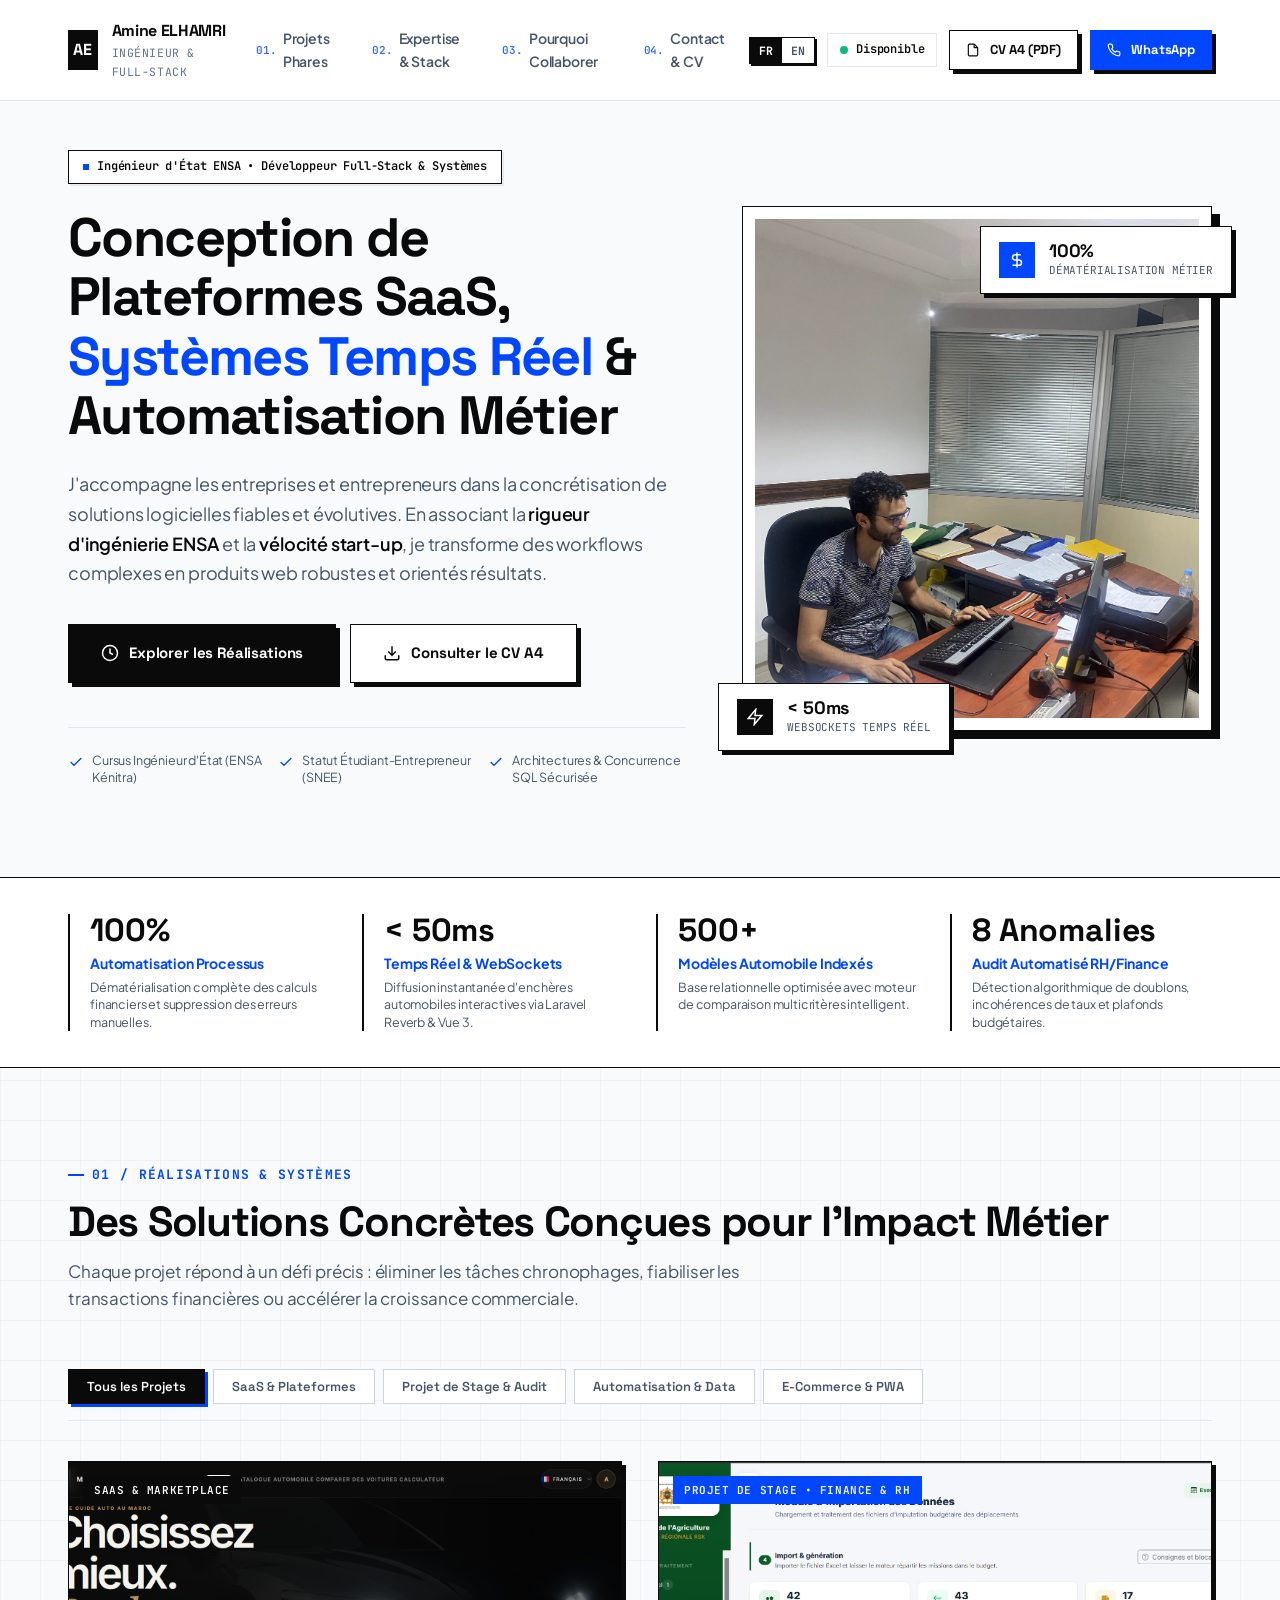
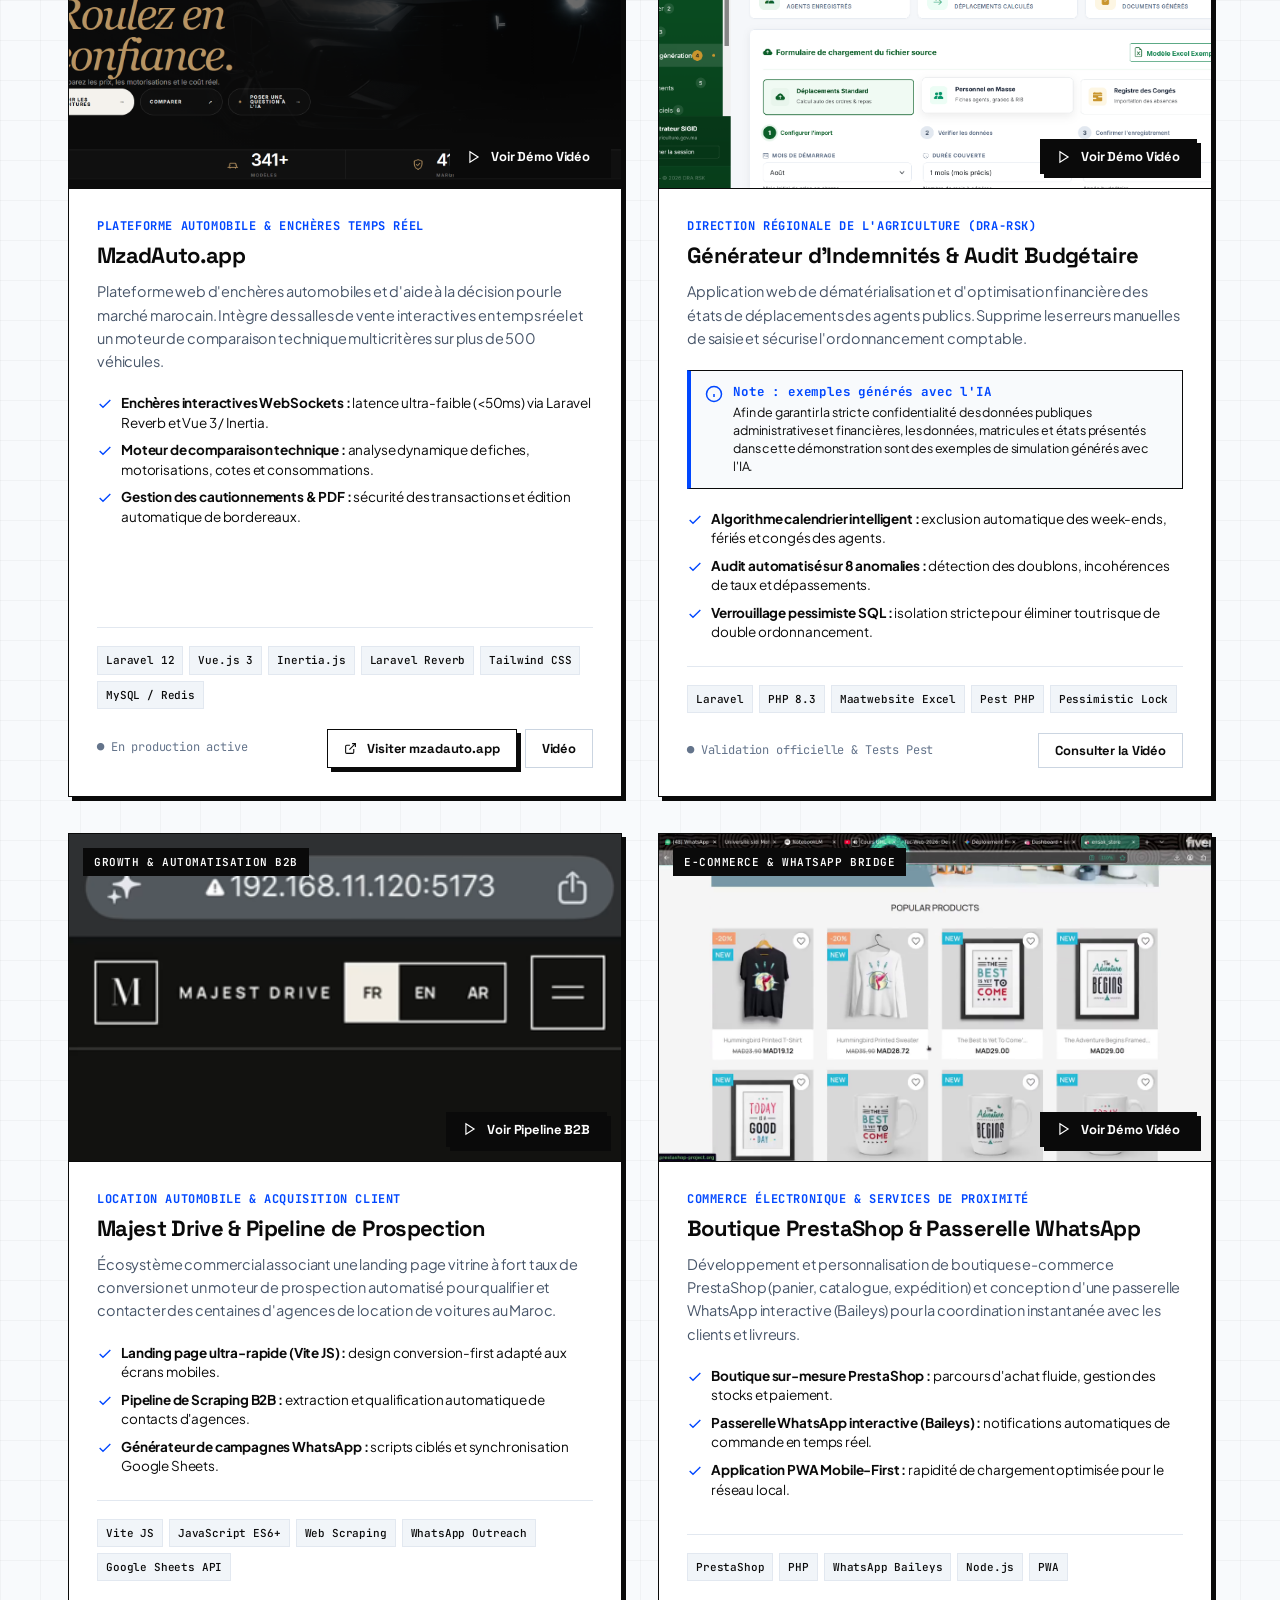
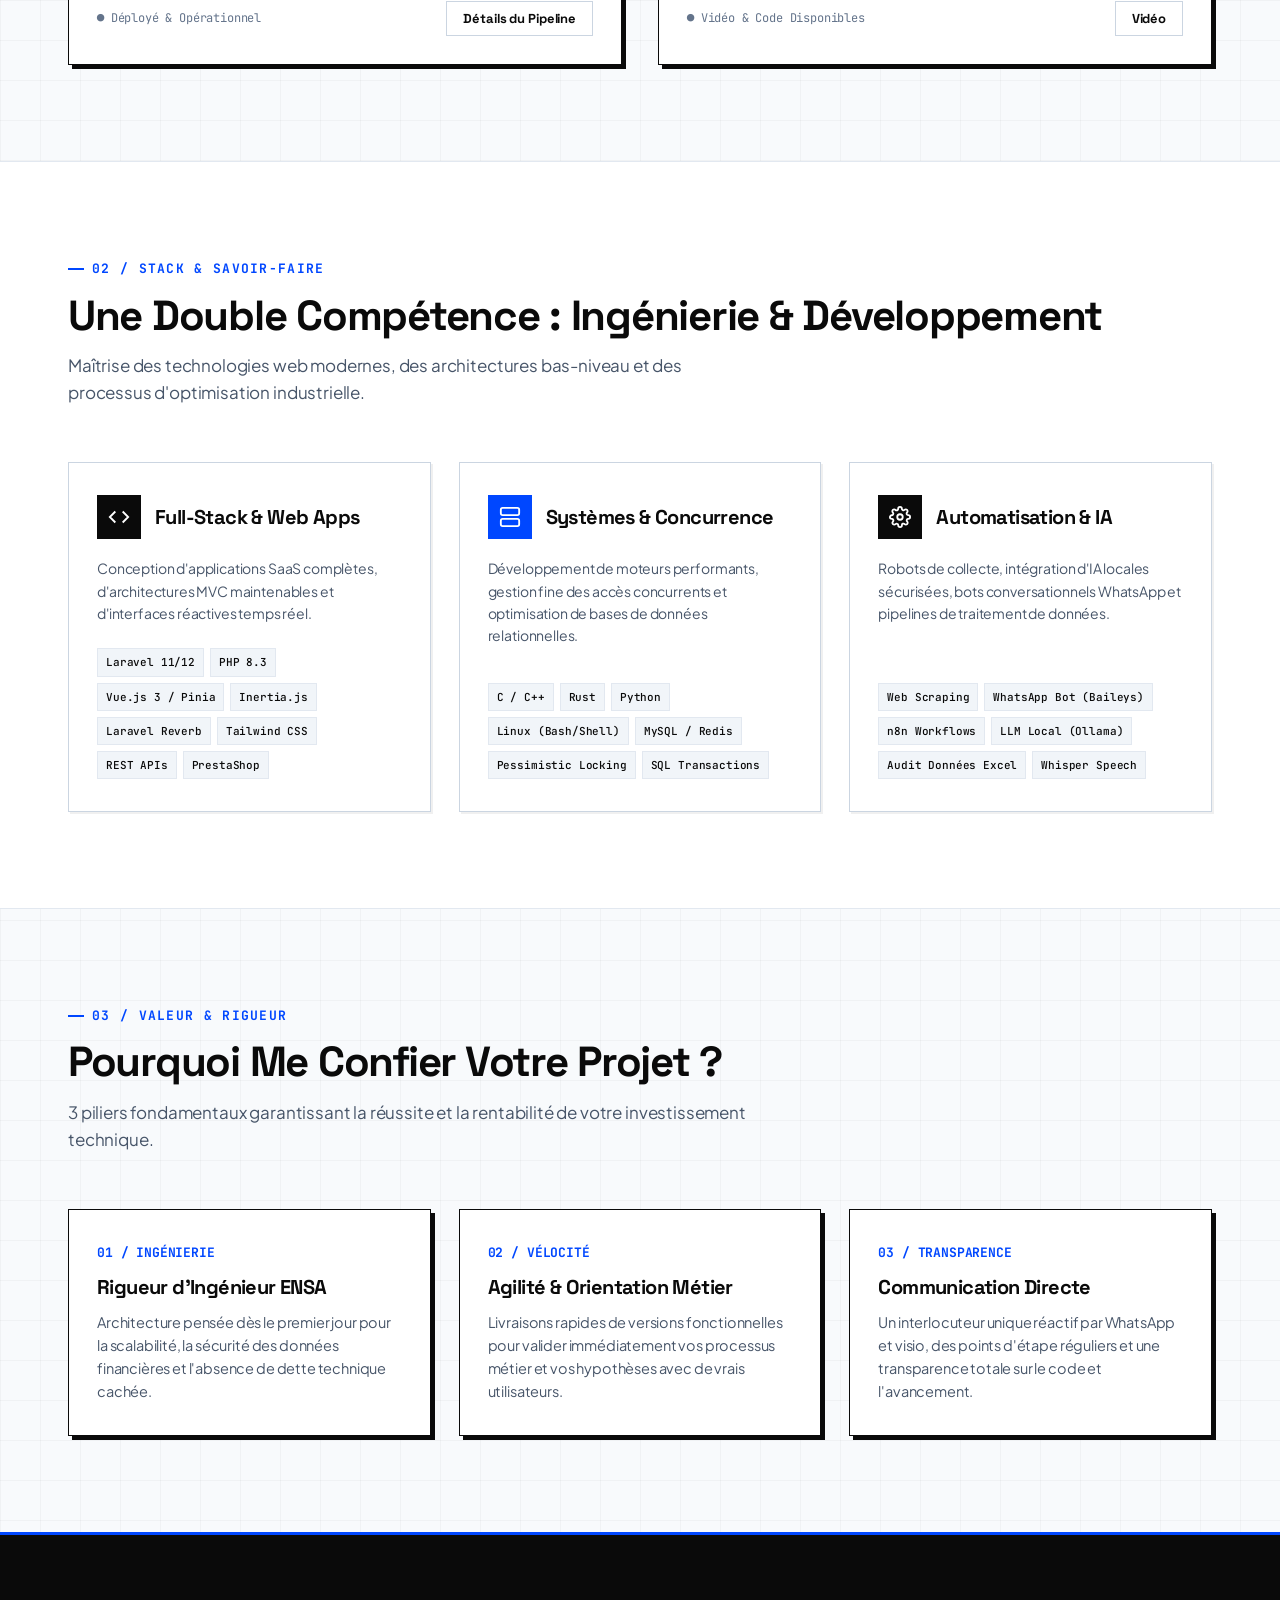
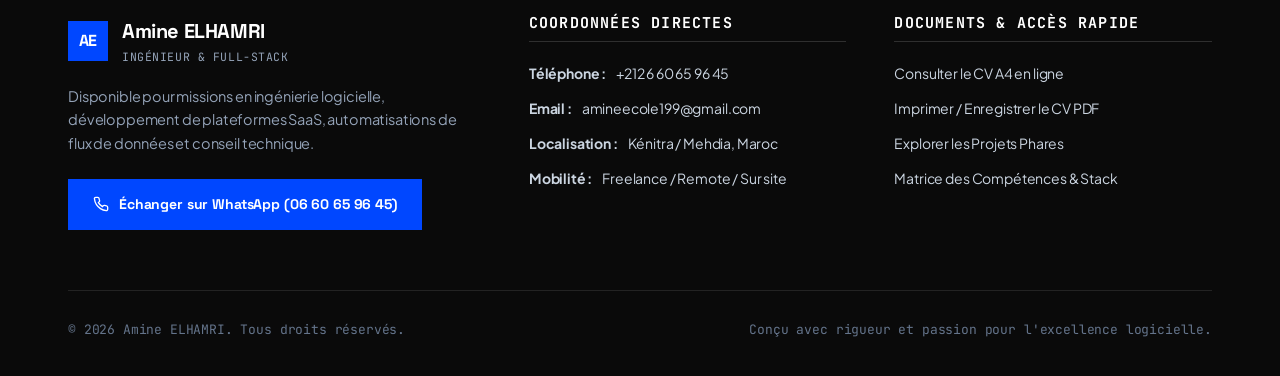
==== index.html @ a4103bb6 "feat: initial commit - Amine ELHAMRI modern light portfolio (90deg duotone, bilingual FR/EN)" ====
<!DOCTYPE html>
<html lang="fr" id="htmlRoot">
<head>
  <meta charset="UTF-8">
  <meta name="viewport" content="width=device-width, initial-scale=1.0">
  <title id="metaTitle">Amine ELHAMRI — Ingénieur d'État & Développeur Full-Stack</title>
  <meta name="description" id="metaDesc" content="Portfolio d'Amine ELHAMRI - Ingénieur en Génie Informatique & Industriel (ENSA). Conception de plateformes SaaS, architectures temps réel, applications web et automatisation de processus métier.">
  
  <!-- Typography -->
  <link rel="preconnect" href="https://fonts.googleapis.com">
  <link rel="preconnect" href="https://fonts.gstatic.com" crossorigin>
  <link href="https://fonts.googleapis.com/css2?family=JetBrains+Mono:wght@400;500;600;700&family=Plus+Jakarta+Sans:wght@300;400;500;600;700;800&family=Space+Grotesk:wght@500;600;700&display=swap" rel="stylesheet">
  
  <link rel="stylesheet" href="style.css?v=20260818">
</head>
<body class="grid-canvas">

  <!-- ==========================================================================
       NAVIGATION BAR (90° ARCHITECTURAL & BILINGUAL)
       ========================================================================== -->
  <header class="navbar" id="navbar">
    <div class="container nav-container">
      
      <!-- Brand Identity -->
      <a href="#" class="brand-logo">
        <div class="logo-symbol">AE</div>
        <div class="brand-info">
          <span class="brand-name">Amine ELHAMRI</span>
          <span class="brand-title" data-i18n="brand_title">Ingénieur & Full-Stack</span>
        </div>
      </a>

      <!-- Navigation Links -->
      <nav>
        <ul class="nav-menu">
          <li>
            <a href="#projets" class="nav-link">
              <span class="nav-num">01.</span> <span data-i18n="nav_projects">Projets Phares</span>
            </a>
          </li>
          <li>
            <a href="#expertise" class="nav-link">
              <span class="nav-num">02.</span> <span data-i18n="nav_skills">Expertise & Stack</span>
            </a>
          </li>
          <li>
            <a href="#valeur" class="nav-link">
              <span class="nav-num">03.</span> <span data-i18n="nav_why">Pourquoi Collaborer</span>
            </a>
          </li>
          <li>
            <a href="#contact" class="nav-link">
              <span class="nav-num">04.</span> <span data-i18n="nav_contact">Contact & CV</span>
            </a>
          </li>
        </ul>
      </nav>

      <!-- Nav Actions -->
      <div class="nav-actions">
        <!-- Language Switcher 90° -->
        <div class="lang-switcher-90" aria-label="Langue / Language Switcher">
          <button id="langFR" class="lang-btn active" title="Version Française">FR</button>
          <button id="langEN" class="lang-btn" title="English Version">EN</button>
        </div>

        <div class="status-indicator">
          <span class="status-dot"></span>
          <span data-i18n="status_avail">Disponible</span>
        </div>
        <a id="navCvLink" href="cv.html" class="btn btn-sm btn-outline">
          <svg width="14" height="14" viewBox="0 0 24 24" fill="none" stroke="currentColor" stroke-width="2"><path d="M14 2H6a2 2 0 0 0-2 2v16a2 2 0 0 0 2 2h12a2 2 0 0 0 2-2V8z"/><polyline points="14 2 14 8 20 8"/></svg>
          <span data-i18n="nav_cv_btn">CV A4 (PDF)</span>
        </a>
        <a href="https://wa.me/212660659645?text=Bonjour%20Amine,%20j'ai%20consulté%20votre%20portfolio%20et%20je%20souhaite%20échanger%20sur%20un%20projet." target="_blank" class="btn btn-sm btn-blue">
          <svg width="14" height="14" viewBox="0 0 24 24" fill="none" stroke="currentColor" stroke-width="2"><path d="M22 16.92v3a2 2 0 0 1-2.18 2 19.79 19.79 0 0 1-8.63-3.07 19.5 19.5 0 0 1-6-6 19.79 19.79 0 0 1-3.07-8.67A2 2 0 0 1 4.11 2h3a2 2 0 0 1 2 1.72 12.84 12.84 0 0 0 .7 2.81 2 2 0 0 1-.45 2.11L8.09 9.91a16 16 0 0 0 6 6l1.27-1.27a2 2 0 0 1 2.11-.45 12.84 12.84 0 0 0 2.81.7A2 2 0 0 1 22 16.92z"/></svg>
          <span>WhatsApp</span>
        </a>
      </div>

    </div>
  </header>

  <!-- ==========================================================================
       HERO SECTION (AIRY, IMPACTFUL, ARCHITECTURAL)
       ========================================================================== -->
  <section class="hero-section">
    <div class="container hero-grid">
      
      <div class="hero-text-col">
        <div class="hero-tag">
          <span class="dot"></span>
          <span data-i18n="hero_tag">Ingénieur d'État ENSA • Développeur Full-Stack & Systèmes</span>
        </div>

        <h1 class="hero-title" data-i18n="hero_title">
          Conception de Plateformes SaaS, <span class="highlight">Systèmes Temps Réel</span> & Automatisation Métier
        </h1>

        <p class="hero-description" data-i18n="hero_desc">
          J'accompagne les entreprises et entrepreneurs dans la concrétisation de solutions logicielles fiables et évolutives. En associant la <strong>rigueur d'ingénierie ENSA</strong> et la <strong>vélocité start-up</strong>, je transforme des workflows complexes en produits web robustes et orientés résultats.
        </p>

        <div class="hero-actions">
          <a href="#projets" class="btn btn-primary btn-lg">
            <svg width="18" height="18" viewBox="0 0 24 24" fill="none" stroke="currentColor" stroke-width="2"><circle cx="12" cy="12" r="10"/><polyline points="12 6 12 12 16 14"/></svg>
            <span data-i18n="hero_btn_projects">Explorer les Réalisations</span>
          </a>
          <a id="heroCvBtn" href="cv.html" class="btn btn-outline btn-lg">
            <svg width="18" height="18" viewBox="0 0 24 24" fill="none" stroke="currentColor" stroke-width="2"><path d="M21 15v4a2 2 0 0 1-2 2H5a2 2 0 0 1-2-2v-4"/><polyline points="7 10 12 15 17 10"/><line x1="12" y1="15" x2="12" y2="3"/></svg>
            <span data-i18n="hero_btn_cv">Consulter le CV A4</span>
          </a>
        </div>

        <div class="hero-credentials">
          <div class="credential-item">
            <svg width="16" height="16" viewBox="0 0 24 24" fill="none" stroke="currentColor" stroke-width="2"><polyline points="20 6 9 17 4 12"/></svg>
            <span data-i18n="cred_ensa">Cursus Ingénieur d'État (ENSA Kénitra)</span>
          </div>
          <div class="credential-item">
            <svg width="16" height="16" viewBox="0 0 24 24" fill="none" stroke="currentColor" stroke-width="2"><polyline points="20 6 9 17 4 12"/></svg>
            <span data-i18n="cred_snee">Statut Étudiant-Entrepreneur (SNEE)</span>
          </div>
          <div class="credential-item">
            <svg width="16" height="16" viewBox="0 0 24 24" fill="none" stroke="currentColor" stroke-width="2"><polyline points="20 6 9 17 4 12"/></svg>
            <span data-i18n="cred_sql">Architectures & Concurrence SQL Sécurisée</span>
          </div>
        </div>
      </div>

      <!-- Hero Visual / Sharp 90° Frame -->
      <div class="hero-visual">
        <div class="hero-portrait-card">
          
          <div class="portrait-frame-90">
            <div class="portrait-img-box">
              <img src="assets/img/photo_pro_web.webp" alt="Amine ELHAMRI" onerror="this.src='assets/img/photo_pro.png'">
            </div>
          </div>

          <!-- Floating Sharp Stat Badges -->
          <div class="hero-stat-badge badge-pos-1">
            <div class="stat-icon-square">
              <svg width="18" height="18" viewBox="0 0 24 24" fill="none" stroke="currentColor" stroke-width="2"><polygon points="13 2 3 14 12 14 11 22 21 10 12 10 13 2"/></svg>
            </div>
            <div>
              <div class="stat-val">&lt; 50ms</div>
              <div class="stat-lbl" data-i18n="stat_ws_lbl">WebSockets Temps Réel</div>
            </div>
          </div>

          <div class="hero-stat-badge badge-pos-2">
            <div class="stat-icon-square" style="background: var(--c-blue);">
              <svg width="18" height="18" viewBox="0 0 24 24" fill="none" stroke="currentColor" stroke-width="2"><path d="M12 2v20M17 5H9.5a3.5 3.5 0 0 0 0 7h5a3.5 3.5 0 0 1 0 7H6"/></svg>
            </div>
            <div>
              <div class="stat-val">100%</div>
              <div class="stat-lbl" data-i18n="stat_demat_lbl">Dématérialisation Métier</div>
            </div>
          </div>

        </div>
      </div>

    </div>
  </section>

  <!-- ==========================================================================
       METRICS & IMPACT STRIP
       ========================================================================== -->
  <section class="metrics-strip">
    <div class="container">
      <div class="metrics-row">
        
        <div class="metric-block">
          <div class="metric-figure">100%</div>
          <div class="metric-name" data-i18n="metric_1_title">Automatisation Processus</div>
          <div class="metric-explanation" data-i18n="metric_1_desc">Dématérialisation complète des calculs financiers et suppression des erreurs manuelles.</div>
        </div>

        <div class="metric-block">
          <div class="metric-figure">&lt; 50ms</div>
          <div class="metric-name" data-i18n="metric_2_title">Temps Réel & WebSockets</div>
          <div class="metric-explanation" data-i18n="metric_2_desc">Diffusion instantanée d'enchères automobiles interactives via Laravel Reverb & Vue 3.</div>
        </div>

        <div class="metric-block">
          <div class="metric-figure">500+</div>
          <div class="metric-name" data-i18n="metric_3_title">Modèles Automobile Indexés</div>
          <div class="metric-explanation" data-i18n="metric_3_desc">Base relationnelle optimisée avec moteur de comparaison multicritères intelligent.</div>
        </div>

        <div class="metric-block">
          <div class="metric-figure">8 Anomalies</div>
          <div class="metric-name" data-i18n="metric_4_title">Audit Automatisé RH/Finance</div>
          <div class="metric-explanation" data-i18n="metric_4_desc">Détection algorithmique de doublons, incohérences de taux et plafonds budgétaires.</div>
        </div>

      </div>
    </div>
  </section>

  <!-- ==========================================================================
       PROJECTS SHOWCASE SECTION (01)
       ========================================================================== -->
  <section id="projets" class="section">
    <div class="container">
      
      <div class="section-header">
        <span class="section-number" data-i18n="sec_proj_num">01 / Réalisations & Systèmes</span>
        <h2 class="section-title" data-i18n="sec_proj_title">Des Solutions Concrètes Conçues pour l'Impact Métier</h2>
        <p class="section-subtitle" data-i18n="sec_proj_sub">
          Chaque projet répond à un défi précis : éliminer les tâches chronophages, fiabiliser les transactions financières ou accélérer la croissance commerciale.
        </p>
      </div>

      <!-- Filter Controls -->
      <div class="filter-bar">
        <button class="filter-btn active" data-filter="all" data-i18n="filter_all">Tous les Projets</button>
        <button class="filter-btn" data-filter="saas" data-i18n="filter_saas">SaaS & Plateformes</button>
        <button class="filter-btn" data-filter="stage" data-i18n="filter_stage">Projet de Stage & Audit</button>
        <button class="filter-btn" data-filter="automation" data-i18n="filter_auto">Automatisation & Data</button>
        <button class="filter-btn" data-filter="ecommerce" data-i18n="filter_ecom">E-Commerce & PWA</button>
      </div>

      <!-- Projects Grid -->
      <div class="projects-grid">
        
        <!-- PROJET 1 : MzadAuto.app (LIVE ONLINE) -->
        <article class="project-card-90" data-category="saas">
          <div class="project-media-wrap">
            <img src="assets/img/mzadauto.png" alt="MzadAuto.app" onerror="this.src='assets/img/photo_pro_web.webp'">
            <div class="project-category-chip" data-i18n="p1_chip">SaaS & Marketplace</div>
            <div class="project-demo-btn-overlay">
              <button class="btn btn-sm btn-primary" data-demo="mzadauto" data-title="MzadAuto.app — Enchères en Direct & Comparateur">
                <svg width="14" height="14" viewBox="0 0 24 24" fill="none" stroke="currentColor" stroke-width="2"><polygon points="5 3 19 12 5 21 5 3"/></svg>
                <span data-i18n="btn_view_video">Voir Démo Vidéo</span>
              </button>
            </div>
          </div>

          <div class="project-content-body">
            <div class="project-context-label" data-i18n="p1_label">Plateforme Automobile & Enchères Temps Réel</div>
            <h3 class="project-card-title">MzadAuto.app</h3>
            <p class="project-card-desc" data-i18n="p1_desc">
              Plateforme web d'enchères automobiles et d'aide à la décision pour le marché marocain. Intègre des salles de vente interactives en temps réel et un moteur de comparaison technique multicritères sur plus de 500 véhicules.
            </p>

            <ul class="project-feature-list">
              <li class="project-feature-item">
                <svg width="16" height="16" viewBox="0 0 24 24" fill="none" stroke="currentColor" stroke-width="2"><polyline points="20 6 9 17 4 12"/></svg>
                <span data-i18n="p1_f1"><strong>Enchères interactives WebSockets :</strong> latence ultra-faible (&lt;50ms) via Laravel Reverb et Vue 3 / Inertia.</span>
              </li>
              <li class="project-feature-item">
                <svg width="16" height="16" viewBox="0 0 24 24" fill="none" stroke="currentColor" stroke-width="2"><polyline points="20 6 9 17 4 12"/></svg>
                <span data-i18n="p1_f2"><strong>Moteur de comparaison technique :</strong> analyse dynamique de fiches, motorisations, cotes et consommations.</span>
              </li>
              <li class="project-feature-item">
                <svg width="16" height="16" viewBox="0 0 24 24" fill="none" stroke="currentColor" stroke-width="2"><polyline points="20 6 9 17 4 12"/></svg>
                <span data-i18n="p1_f3"><strong>Gestion des cautionnements & PDF :</strong> sécurité des transactions et édition automatique de bordereaux.</span>
              </li>
            </ul>

            <div class="project-stack-chips">
              <span class="tech-tag-90">Laravel 12</span>
              <span class="tech-tag-90">Vue.js 3</span>
              <span class="tech-tag-90">Inertia.js</span>
              <span class="tech-tag-90">Laravel Reverb</span>
              <span class="tech-tag-90">Tailwind CSS</span>
              <span class="tech-tag-90">MySQL / Redis</span>
            </div>

            <div class="project-card-footer">
              <span class="project-status-text" data-i18n="p1_status">● En production active</span>
              <div style="display: flex; gap: 8px;">
                <a href="https://mzadauto.app" target="_blank" rel="noopener" class="btn btn-sm btn-outline" title="Accéder au site officiel">
                  <svg width="13" height="13" viewBox="0 0 24 24" fill="none" stroke="currentColor" stroke-width="2"><path d="M18 13v6a2 2 0 0 1-2 2H5a2 2 0 0 1-2-2V8a2 2 0 0 1 2-2h6"/><polyline points="15 3 21 3 21 9"/><line x1="10" y1="14" x2="21" y2="3"/></svg>
                  <span data-i18n="btn_live_site">Visiter mzadauto.app</span>
                </a>
                <button class="btn btn-sm btn-ghost" data-demo="mzadauto" data-title="MzadAuto.app — Démonstration Vidéo">
                  <span data-i18n="btn_launch_vid">Vidéo</span>
                </button>
              </div>
            </div>
          </div>
        </article>

        <!-- PROJET 2 : DRA RSK (PROJET DE STAGE) -->
        <article class="project-card-90" data-category="stage saas automation">
          <div class="project-media-wrap">
            <img src="assets/img/dashboard_sigid.png" alt="DRA RSK Indemnités" onerror="this.src='assets/img/screen_002.png'">
            <div class="project-category-chip" style="background: var(--c-blue); border-color: var(--c-blue);" data-i18n="p2_chip">Projet de Stage • Finance & RH</div>
            <div class="project-demo-btn-overlay">
              <button class="btn btn-sm btn-primary" data-demo="dra-video" data-title="DRA-RSK — Dématérialisation Budgétaire & Audit">
                <svg width="14" height="14" viewBox="0 0 24 24" fill="none" stroke="currentColor" stroke-width="2"><polygon points="5 3 19 12 5 21 5 3"/></svg>
                <span data-i18n="btn_view_video">Voir Démo Vidéo</span>
              </button>
            </div>
          </div>

          <div class="project-content-body">
            <div class="project-context-label" data-i18n="p2_label">Direction Régionale de l'Agriculture (DRA-RSK)</div>
            <h3 class="project-card-title" data-i18n="p2_title">Générateur d'Indemnités & Audit Budgétaire</h3>
            <p class="project-card-desc" data-i18n="p2_desc">
              Application web de dématérialisation et d'optimisation financière des états de déplacements des agents publics. Supprime les erreurs manuelles de saisie et sécurise l'ordonnancement comptable.
            </p>

            <!-- MANDATORY STAGE NOTE AS REQUESTED BY USER -->
            <div class="stage-note-box">
              <svg class="stage-note-icon" width="18" height="18" viewBox="0 0 24 24" fill="none" stroke="currentColor" stroke-width="2"><circle cx="12" cy="12" r="10"/><line x1="12" y1="16" x2="12" y2="12"/><line x1="12" y1="8" x2="12.01" y2="8"/></svg>
              <div class="stage-note-text">
                <strong data-i18n="stage_note_title">Note : exemples générés avec l'IA</strong>
                <span data-i18n="stage_note_body">Afin de garantir la stricte confidentialité des données publiques administratives et financières, les données, matricules et états présentés dans cette démonstration sont des exemples de simulation générés avec l'IA.</span>
              </div>
            </div>

            <ul class="project-feature-list">
              <li class="project-feature-item">
                <svg width="16" height="16" viewBox="0 0 24 24" fill="none" stroke="currentColor" stroke-width="2"><polyline points="20 6 9 17 4 12"/></svg>
                <span data-i18n="p2_f1"><strong>Algorithme calendrier intelligent :</strong> exclusion automatique des week-ends, fériés et congés des agents.</span>
              </li>
              <li class="project-feature-item">
                <svg width="16" height="16" viewBox="0 0 24 24" fill="none" stroke="currentColor" stroke-width="2"><polyline points="20 6 9 17 4 12"/></svg>
                <span data-i18n="p2_f2"><strong>Audit automatisé sur 8 anomalies :</strong> détection des doublons, incohérences de taux et dépassements.</span>
              </li>
              <li class="project-feature-item">
                <svg width="16" height="16" viewBox="0 0 24 24" fill="none" stroke="currentColor" stroke-width="2"><polyline points="20 6 9 17 4 12"/></svg>
                <span data-i18n="p2_f3"><strong>Verrouillage pessimiste SQL :</strong> isolation stricte pour éliminer tout risque de double ordonnancement.</span>
              </li>
            </ul>

            <div class="project-stack-chips">
              <span class="tech-tag-90">Laravel</span>
              <span class="tech-tag-90">PHP 8.3</span>
              <span class="tech-tag-90">Maatwebsite Excel</span>
              <span class="tech-tag-90">Pest PHP</span>
              <span class="tech-tag-90">Pessimistic Lock</span>
            </div>

            <div class="project-card-footer">
              <span class="project-status-text" data-i18n="p2_status">● Validation officielle & Tests Pest</span>
              <button class="btn btn-sm btn-ghost" data-demo="dra-video" data-title="DRA-RSK — Démonstration des États Officiels">
                <span data-i18n="btn_consult_vid">Consulter la Vidéo</span>
              </button>
            </div>
          </div>
        </article>

        <!-- PROJET 3 : Majest Drive (LOCATION DE VOITURES - ASSET: location.png) -->
        <article class="project-card-90" data-category="automation saas">
          <div class="project-media-wrap">
            <img src="assets/img/location.png" alt="Majest Drive Location" onerror="this.src='assets/img/photo_pro_web.webp'">
            <div class="project-category-chip" data-i18n="p3_chip">Growth & Automatisation B2B</div>
            <div class="project-demo-btn-overlay">
              <button class="btn btn-sm btn-primary" data-demo="majest-details" data-title="Majest Drive — Architecture & Pipeline B2B">
                <svg width="14" height="14" viewBox="0 0 24 24" fill="none" stroke="currentColor" stroke-width="2"><polygon points="5 3 19 12 5 21 5 3"/></svg>
                <span data-i18n="btn_view_pipeline">Voir Pipeline B2B</span>
              </button>
            </div>
          </div>

          <div class="project-content-body">
            <div class="project-context-label" data-i18n="p3_label">Location Automobile & Acquisition Client</div>
            <h3 class="project-card-title" data-i18n="p3_title">Majest Drive & Pipeline de Prospection</h3>
            <p class="project-card-desc" data-i18n="p3_desc">
              Écosystème commercial associant une landing page vitrine à fort taux de conversion et un moteur de prospection automatisé pour qualifier et contacter des centaines d'agences de location de voitures au Maroc.
            </p>

            <ul class="project-feature-list">
              <li class="project-feature-item">
                <svg width="16" height="16" viewBox="0 0 24 24" fill="none" stroke="currentColor" stroke-width="2"><polyline points="20 6 9 17 4 12"/></svg>
                <span data-i18n="p3_f1"><strong>Landing page ultra-rapide (Vite JS) :</strong> design conversion-first adapté aux écrans mobiles.</span>
              </li>
              <li class="project-feature-item">
                <svg width="16" height="16" viewBox="0 0 24 24" fill="none" stroke="currentColor" stroke-width="2"><polyline points="20 6 9 17 4 12"/></svg>
                <span data-i18n="p3_f2"><strong>Pipeline de Scraping B2B :</strong> extraction et qualification automatique de contacts d'agences.</span>
              </li>
              <li class="project-feature-item">
                <svg width="16" height="16" viewBox="0 0 24 24" fill="none" stroke="currentColor" stroke-width="2"><polyline points="20 6 9 17 4 12"/></svg>
                <span data-i18n="p3_f3"><strong>Générateur de campagnes WhatsApp :</strong> scripts ciblés et synchronisation Google Sheets.</span>
              </li>
            </ul>

            <div class="project-stack-chips">
              <span class="tech-tag-90">Vite JS</span>
              <span class="tech-tag-90">JavaScript ES6+</span>
              <span class="tech-tag-90">Web Scraping</span>
              <span class="tech-tag-90">WhatsApp Outreach</span>
              <span class="tech-tag-90">Google Sheets API</span>
            </div>

            <div class="project-card-footer">
              <span class="project-status-text" data-i18n="p3_status">● Déployé & Opérationnel</span>
              <button class="btn btn-sm btn-ghost" data-demo="majest-details" data-title="Majest Drive — Détails du Pipeline">
                <span data-i18n="btn_pipeline_details">Détails du Pipeline</span>
              </button>
            </div>
          </div>
        </article>

        <!-- PROJET 4 : Boutique PrestaShop & 3andiBricole -->
        <article class="project-card-90" data-category="ecommerce automation">
          <div class="project-media-wrap">
            <img src="assets/img/presta_002.png" alt="PrestaShop Store" onerror="this.src='assets/img/photo_pro_web.webp'">
            <div class="project-category-chip" data-i18n="p4_chip">E-Commerce & WhatsApp Bridge</div>
            <div class="project-demo-btn-overlay">
              <button class="btn btn-sm btn-primary" data-demo="prestashop-video" data-title="Boutique PrestaShop & Parcours d'Achat">
                <svg width="14" height="14" viewBox="0 0 24 24" fill="none" stroke="currentColor" stroke-width="2"><polygon points="5 3 19 12 5 21 5 3"/></svg>
                <span data-i18n="btn_view_video">Voir Démo Vidéo</span>
              </button>
            </div>
          </div>

          <div class="project-content-body">
            <div class="project-context-label" data-i18n="p4_label">Commerce Électronique & Services de Proximité</div>
            <h3 class="project-card-title" data-i18n="p4_title">Boutique PrestaShop & Passerelle WhatsApp</h3>
            <p class="project-card-desc" data-i18n="p4_desc">
              Développement et personnalisation de boutiques e-commerce PrestaShop (panier, catalogue, expédition) et conception d'une passerelle WhatsApp interactive (Baileys) pour la coordination instantanée avec les clients et livreurs.
            </p>

            <ul class="project-feature-list">
              <li class="project-feature-item">
                <svg width="16" height="16" viewBox="0 0 24 24" fill="none" stroke="currentColor" stroke-width="2"><polyline points="20 6 9 17 4 12"/></svg>
                <span data-i18n="p4_f1"><strong>Boutique sur-mesure PrestaShop :</strong> parcours d'achat fluide, gestion des stocks et paiement.</span>
              </li>
              <li class="project-feature-item">
                <svg width="16" height="16" viewBox="0 0 24 24" fill="none" stroke="currentColor" stroke-width="2"><polyline points="20 6 9 17 4 12"/></svg>
                <span data-i18n="p4_f2"><strong>Passerelle WhatsApp interactive (Baileys) :</strong> notifications automatiques de commande en temps réel.</span>
              </li>
              <li class="project-feature-item">
                <svg width="16" height="16" viewBox="0 0 24 24" fill="none" stroke="currentColor" stroke-width="2"><polyline points="20 6 9 17 4 12"/></svg>
                <span data-i18n="p4_f3"><strong>Application PWA Mobile-First :</strong> rapidité de chargement optimisée pour le réseau local.</span>
              </li>
            </ul>

            <div class="project-stack-chips">
              <span class="tech-tag-90">PrestaShop</span>
              <span class="tech-tag-90">PHP</span>
              <span class="tech-tag-90">WhatsApp Baileys</span>
              <span class="tech-tag-90">Node.js</span>
              <span class="tech-tag-90">PWA</span>
            </div>

            <div class="project-card-footer">
              <span class="project-status-text" data-i18n="p4_status">● Vidéo & Code Disponibles</span>
              <button class="btn btn-sm btn-ghost" data-demo="prestashop-video" data-title="Boutique PrestaShop">
                <span data-i18n="btn_launch_vid">Lancer la Vidéo</span>
              </button>
            </div>
          </div>
        </article>

      </div>

    </div>
  </section>

  <!-- ==========================================================================
       EXPERTISE & TECH MATRIX SECTION (02)
       ========================================================================== -->
  <section id="expertise" class="section section-alt">
    <div class="container">
      
      <div class="section-header">
        <span class="section-number" data-i18n="sec_skill_num">02 / Stack & Savoir-Faire</span>
        <h2 class="section-title" data-i18n="sec_skill_title">Une Double Compétence : Ingénierie & Développement</h2>
        <p class="section-subtitle" data-i18n="sec_skill_sub">
          Maîtrise des technologies web modernes, des architectures bas-niveau et des processus d'optimisation industrielle.
        </p>
      </div>

      <div class="skills-grid-3">
        
        <!-- Pôle 1 : Full-Stack Web -->
        <div class="skill-card-90">
          <div class="skill-header">
            <div class="skill-icon-box">
              <svg width="22" height="22" viewBox="0 0 24 24" fill="none" stroke="currentColor" stroke-width="2"><polyline points="16 18 22 12 16 6"/><polyline points="8 6 2 12 8 18"/></svg>
            </div>
            <h3 class="skill-title" data-i18n="skill_1_title">Full-Stack & Web Apps</h3>
          </div>
          <p class="skill-description" data-i18n="skill_1_desc">
            Conception d'applications SaaS complètes, d'architectures MVC maintenables et d'interfaces réactives temps réel.
          </p>
          <div class="skill-tags-group">
            <span class="tech-tag-90">Laravel 11/12</span>
            <span class="tech-tag-90">PHP 8.3</span>
            <span class="tech-tag-90">Vue.js 3 / Pinia</span>
            <span class="tech-tag-90">Inertia.js</span>
            <span class="tech-tag-90">Laravel Reverb</span>
            <span class="tech-tag-90">Tailwind CSS</span>
            <span class="tech-tag-90">REST APIs</span>
            <span class="tech-tag-90">PrestaShop</span>
          </div>
        </div>

        <!-- Pôle 2 : Systèmes & Concurrence -->
        <div class="skill-card-90">
          <div class="skill-header">
            <div class="skill-icon-box" style="background: var(--c-blue);">
              <svg width="22" height="22" viewBox="0 0 24 24" fill="none" stroke="currentColor" stroke-width="2"><rect x="2" y="2" width="20" height="8" rx="2" ry="2"/><rect x="2" y="14" width="20" height="8" rx="2" ry="2"/><line x1="6" y1="6" x2="6.01" y2="6"/><line x1="6" y1="18" x2="6.01" y2="18"/></svg>
            </div>
            <h3 class="skill-title" data-i18n="skill_2_title">Systèmes & Concurrence</h3>
          </div>
          <p class="skill-description" data-i18n="skill_2_desc">
            Développement de moteurs performants, gestion fine des accès concurrents et optimisation de bases de données relationnelles.
          </p>
          <div class="skill-tags-group">
            <span class="tech-tag-90">C / C++</span>
            <span class="tech-tag-90">Rust</span>
            <span class="tech-tag-90">Python</span>
            <span class="tech-tag-90">Linux (Bash/Shell)</span>
            <span class="tech-tag-90">MySQL / Redis</span>
            <span class="tech-tag-90">Pessimistic Locking</span>
            <span class="tech-tag-90">SQL Transactions</span>
          </div>
        </div>

        <!-- Pôle 3 : Automatisation & IA -->
        <div class="skill-card-90">
          <div class="skill-header">
            <div class="skill-icon-box">
              <svg width="22" height="22" viewBox="0 0 24 24" fill="none" stroke="currentColor" stroke-width="2"><circle cx="12" cy="12" r="3"/><path d="M19.4 15a1.65 1.65 0 0 0 .33 1.82l.06.06a2 2 0 0 1 0 2.83 2 2 0 0 1-2.83 0l-.06-.06a1.65 1.65 0 0 0-1.82-.33 1.65 1.65 0 0 0-1 1.51V21a2 2 0 0 1-2 2 2 2 0 0 1-2-2v-.09A1.65 1.65 0 0 0 9 19.4a1.65 1.65 0 0 0-1.82.33l-.06.06a2 2 0 0 1-2.83 0 2 2 0 0 1 0-2.83l.06-.06a1.65 1.65 0 0 0 .33-1.82 1.65 1.65 0 0 0-1.51-1H3a2 2 0 0 1-2-2 2 2 0 0 1 2-2h.09A1.65 1.65 0 0 0 4.6 9a1.65 1.65 0 0 0-.33-1.82l-.06-.06a2 2 0 0 1 0-2.83 2 2 0 0 1 2.83 0l.06.06a1.65 1.65 0 0 0 1.82.33H9a1.65 1.65 0 0 0 1-1.51V3a2 2 0 0 1 2-2 2 2 0 0 1 2 2v.09a1.65 1.65 0 0 0 1 1.51 1.65 1.65 0 0 0 1.82-.33l.06-.06a2 2 0 0 1 2.83 0 2 2 0 0 1 0 2.83l-.06.06a1.65 1.65 0 0 0-.33 1.82V9a1.65 1.65 0 0 0 1.51 1H21a2 2 0 0 1 2 2 2 2 0 0 1-2 2h-.09a1.65 1.65 0 0 0-1.51 1z"/></svg>
            </div>
            <h3 class="skill-title" data-i18n="skill_3_title">Automatisation & IA</h3>
          </div>
          <p class="skill-description" data-i18n="skill_3_desc">
            Robots de collecte, intégration d'IA locales sécurisées, bots conversationnels WhatsApp et pipelines de traitement de données.
          </p>
          <div class="skill-tags-group">
            <span class="tech-tag-90">Web Scraping</span>
            <span class="tech-tag-90">WhatsApp Bot (Baileys)</span>
            <span class="tech-tag-90">n8n Workflows</span>
            <span class="tech-tag-90">LLM Local (Ollama)</span>
            <span class="tech-tag-90">Audit Données Excel</span>
            <span class="tech-tag-90">Whisper Speech</span>
          </div>
        </div>

      </div>

    </div>
  </section>

  <!-- ==========================================================================
       WHY COLLABORATE (VALEUR AJOUTÉE & ENGAGEMENTS) (03)
       ========================================================================== -->
  <section id="valeur" class="section">
    <div class="container">
      
      <div class="section-header">
        <span class="section-number" data-i18n="sec_val_num">03 / Valeur & Rigueur</span>
        <h2 class="section-title" data-i18n="sec_val_title">Pourquoi Me Confier Votre Projet ?</h2>
        <p class="section-subtitle" data-i18n="sec_val_sub">
          3 piliers fondamentaux garantissant la réussite et la rentabilité de votre investissement technique.
        </p>
      </div>

      <div class="value-grid-3">
        
        <div class="value-card-90">
          <div class="value-num" data-i18n="val_1_num">01 / INGÉNIERIE</div>
          <h3 class="value-heading" data-i18n="val_1_title">Rigueur d'Ingénieur ENSA</h3>
          <p class="value-text" data-i18n="val_1_desc">
            Architecture pensée dès le premier jour pour la scalabilité, la sécurité des données financières et l'absence de dette technique cachée.
          </p>
        </div>

        <div class="value-card-90">
          <div class="value-num" data-i18n="val_2_num">02 / VÉLOCITÉ</div>
          <h3 class="value-heading" data-i18n="val_2_title">Agilité & Orientation Métier</h3>
          <p class="value-text" data-i18n="val_2_desc">
            Livraisons rapides de versions fonctionnelles pour valider immédiatement vos processus métier et vos hypothèses avec de vrais utilisateurs.
          </p>
        </div>

        <div class="value-card-90">
          <div class="value-num" data-i18n="val_3_num">03 / TRANSPARENCE</div>
          <h3 class="value-heading" data-i18n="val_3_title">Communication Directe</h3>
          <p class="value-text" data-i18n="val_3_desc">
            Un interlocuteur unique réactif par WhatsApp et visio, des points d'étape réguliers et une transparence totale sur le code et l'avancement.
          </p>
        </div>

      </div>

    </div>
  </section>

  <!-- ==========================================================================
       CONTACT & FOOTER (04)
       ========================================================================== -->
  <footer id="contact" class="footer-section">
    <div class="container">
      
      <div class="footer-top-grid">
        
        <div class="footer-brand">
          <a href="#" class="brand-logo" style="margin-bottom: 12px;">
            <div class="logo-symbol">AE</div>
            <div class="brand-info">
              <span class="brand-name">Amine ELHAMRI</span>
              <span class="brand-title" data-i18n="brand_title">Ingénieur d'État & Full-Stack</span>
            </div>
          </a>
          <p class="footer-bio" data-i18n="footer_bio">
            Disponible pour missions en ingénierie logicielle, développement de plateformes SaaS, automatisations de flux de données et conseil technique.
          </p>
          <a href="https://wa.me/212660659645" target="_blank" class="btn btn-blue">
            <svg width="16" height="16" viewBox="0 0 24 24" fill="none" stroke="currentColor" stroke-width="2"><path d="M22 16.92v3a2 2 0 0 1-2.18 2 19.79 19.79 0 0 1-8.63-3.07 19.5 19.5 0 0 1-6-6 19.79 19.79 0 0 1-3.07-8.67A2 2 0 0 1 4.11 2h3a2 2 0 0 1 2 1.72 12.84 12.84 0 0 0 .7 2.81 2 2 0 0 1-.45 2.11L8.09 9.91a16 16 0 0 0 6 6l1.27-1.27a2 2 0 0 1 2.11-.45 12.84 12.84 0 0 0 2.81.7A2 2 0 0 1 22 16.92z"/></svg>
            <span data-i18n="footer_wa_btn">Échanger sur WhatsApp (06 60 65 96 45)</span>
          </a>
        </div>

        <div>
          <h4 class="footer-title" data-i18n="footer_contact_title">Coordonnées Directes</h4>
          <ul class="footer-contact-list">
            <li>
              <strong data-i18n="footer_phone_lbl">Téléphone :</strong> 
              <a href="tel:+212660659645">+212 6 60 65 96 45</a>
            </li>
            <li>
              <strong data-i18n="footer_email_lbl">Email :</strong> 
              <a href="mailto:amineecole199@gmail.com">amineecole199@gmail.com</a>
            </li>
            <li>
              <strong data-i18n="footer_loc_lbl">Localisation :</strong> 
              <span data-i18n="footer_loc_val">Kénitra / Mehdia, Maroc</span>
            </li>
            <li>
              <strong data-i18n="footer_mob_lbl">Mobilité :</strong> 
              <span data-i18n="footer_mob_val">Freelance / Remote / Sur site</span>
            </li>
          </ul>
        </div>

        <div>
          <h4 class="footer-title" data-i18n="footer_links_title">Documents & Accès Rapide</h4>
          <ul class="footer-nav-list">
            <li><a id="footerCvLink" href="cv.html" data-i18n="footer_cv_link">Consulter le CV A4 en ligne</a></li>
            <li><a id="footerPrintLink" href="cv.html" onclick="window.open(this.getAttribute('href')); setTimeout(()=>{window.print()},500);" data-i18n="footer_pdf_link">Imprimer / Enregistrer le CV PDF</a></li>
            <li><a href="#projets" data-i18n="footer_proj_link">Explorer les Projets Phares</a></li>
            <li><a href="#expertise" data-i18n="footer_stack_link">Matrice des Compétences & Stack</a></li>
          </ul>
        </div>

      </div>

      <div class="footer-bottom-bar">
        <span data-i18n="footer_rights">© 2026 Amine ELHAMRI. Tous droits réservés.</span>
        <span data-i18n="footer_tagline">Conçu avec rigueur et passion pour l'excellence logicielle.</span>
      </div>

    </div>
  </footer>

  <!-- ==========================================================================
       MEDIA MODAL (VIDEO PLAYER & ARCHITECTURE DETAILS)
       ========================================================================== -->
  <div id="mediaModal" class="modal-overlay" aria-hidden="true" role="dialog">
    <div class="modal-card-90">
      
      <div class="modal-header-bar">
        <span id="modalTitle" class="modal-title-text">Démonstration Technique</span>
        <button id="modalClose" class="modal-close-btn" aria-label="Fermer la fenêtre">✕</button>
      </div>

      <div id="modalContent" class="modal-inner-content">
        <!-- Content will be injected dynamically via JavaScript -->
      </div>

    </div>
  </div>

  <script src="app.js?v=20260818_1803"></script>
</body>
</html>
---- style.css ----
/* ==========================================================================
   PORTFOLIO AMINE ELHAMRI - LIGHT ARCHITECTURAL DESIGN SYSTEM (90° DUOTONE)
   ========================================================================== */

@import url('https://fonts.googleapis.com/css2?family=JetBrains+Mono:wght@400;500;600;700&family=Plus+Jakarta+Sans:ital,wght@0,300;0,400;0,500;0,600;0,700;0,800;1,400&family=Space+Grotesk:wght@400;500;600;700&display=swap');

:root {
  /* DUOTONE COLOR SYSTEM */
  --c-dark: #0a0a0a;          /* Color 1: Ink Black / Onyx */
  --c-blue: #0047ff;          /* Color 2: Electric Cobalt Accent */
  
  /* NEUTRAL LIGHT CANVAS & SURFACES */
  --bg-page: #f8fafc;
  --bg-white: #ffffff;
  --bg-subtle: #f1f5f9;
  --bg-alt: #eceff4;
  
  /* TEXT HIERARCHY (derived from dark onyx) */
  --text-main: #0a0a0a;
  --text-muted: #475569;
  --text-light: #64748b;
  --text-white: #ffffff;
  
  /* ARCHITECTURAL BORDERS (100% SHARP 90 DEGREES) */
  --border-light: #e2e8f0;
  --border-medium: #cbd5e1;
  --border-dark: #0a0a0a;
  --border-blue: #0047ff;
  
  /* NO ROUNDED CORNERS: STRICT 90° */
  --radius-none: 0px;
  
  /* SHADOWS (Sharp, offset architectural shadows) */
  --shadow-sm: 2px 2px 0px rgba(10, 10, 10, 0.06);
  --shadow-card: 4px 4px 0px #0a0a0a;
  --shadow-card-blue: 4px 4px 0px #0047ff;
  --shadow-hover: 6px 6px 0px #0047ff;
  --shadow-flat: 3px 3px 0px #e2e8f0;
  
  /* TRANSITIONS */
  --transition: 0.2s cubic-bezier(0.16, 1, 0.3, 1);
}

/* Base reset with strict 90-degree corners */
*, *::before, *::after {
  box-sizing: border-box;
  margin: 0;
  padding: 0;
  border-radius: 0 !important; /* Enforces 90° sharp corners everywhere */
}

html {
  scroll-behavior: smooth;
  color-scheme: light;
}

body {
  font-family: 'Plus Jakarta Sans', -apple-system, BlinkMacSystemFont, 'Segoe UI', Roboto, sans-serif;
  background-color: var(--bg-page);
  color: var(--text-main);
  line-height: 1.65;
  font-size: 16px;
  overflow-x: hidden;
  letter-spacing: -0.01em;
  -webkit-font-smoothing: antialiased;
}

/* Subtle architectural grid pattern on light canvas */
.grid-canvas {
  background-image: 
    linear-gradient(to right, rgba(0, 0, 0, 0.03) 1px, transparent 1px),
    linear-gradient(to bottom, rgba(0, 0, 0, 0.03) 1px, transparent 1px);
  background-size: 40px 40px;
}

/* Typography Headings */
h1, h2, h3, h4, h5, h6, .font-display {
  font-family: 'Space Grotesk', -apple-system, sans-serif;
  font-weight: 700;
  letter-spacing: -0.03em;
  color: var(--text-main);
  line-height: 1.15;
}

.font-mono {
  font-family: 'JetBrains Mono', monospace;
}

/* Layout Containers */
.container {
  width: 100%;
  max-width: 1200px;
  margin: 0 auto;
  padding: 0 28px;
}

.container-lg {
  max-width: 1320px;
}

/* Section Spacing (Aéré / Breathable) */
.section {
  padding: 96px 0;
  position: relative;
}

.section-alt {
  background-color: var(--bg-white);
  border-top: 1px solid var(--border-light);
  border-bottom: 1px solid var(--border-light);
}

.section-header {
  margin-bottom: 56px;
  display: flex;
  flex-direction: column;
  align-items: flex-start;
  gap: 12px;
}

.section-number {
  font-family: 'JetBrains Mono', monospace;
  font-size: 13px;
  font-weight: 700;
  color: var(--c-blue);
  letter-spacing: 0.1em;
  text-transform: uppercase;
  display: inline-flex;
  align-items: center;
  gap: 8px;
}

.section-number::before {
  content: '';
  display: inline-block;
  width: 16px;
  height: 2px;
  background-color: var(--c-blue);
}

.section-title {
  font-size: clamp(28px, 4vw, 42px);
  color: var(--c-dark);
}

.section-subtitle {
  font-size: 17px;
  color: var(--text-muted);
  max-width: 680px;
  line-height: 1.6;
}

/* ==========================================================================
   NAVIGATION BAR (90°, LIGHT, MINIMAL)
   ========================================================================== */
.navbar {
  position: fixed;
  top: 0;
  left: 0;
  right: 0;
  z-index: 1000;
  background: rgba(255, 255, 255, 0.92);
  backdrop-filter: blur(12px);
  -webkit-backdrop-filter: blur(12px);
  border-bottom: 1px solid var(--border-light);
  padding: 18px 0;
  transition: var(--transition);
}

.navbar.scrolled {
  background: rgba(255, 255, 255, 0.98);
  border-bottom-color: var(--c-dark);
  box-shadow: 0 4px 12px rgba(0, 0, 0, 0.04);
}

.nav-container {
  display: flex;
  align-items: center;
  justify-content: space-between;
  gap: 24px;
}

.brand-logo {
  display: flex;
  align-items: center;
  gap: 14px;
  text-decoration: none;
  color: var(--c-dark);
}

.logo-symbol {
  width: 40px;
  height: 40px;
  background: var(--c-dark);
  color: var(--text-white);
  display: flex;
  align-items: center;
  justify-content: center;
  font-family: 'Space Grotesk', sans-serif;
  font-weight: 700;
  font-size: 16px;
  border: 1px solid var(--c-dark);
  transition: var(--transition);
}

.brand-logo:hover .logo-symbol {
  background: var(--c-blue);
  border-color: var(--c-blue);
}

.brand-info {
  display: flex;
  flex-direction: column;
}

.brand-name {
  font-family: 'Space Grotesk', sans-serif;
  font-weight: 700;
  font-size: 16px;
  letter-spacing: -0.02em;
  color: var(--c-dark);
}

.brand-title {
  font-size: 11.5px;
  color: var(--text-light);
  font-family: 'JetBrains Mono', monospace;
  text-transform: uppercase;
  letter-spacing: 0.05em;
}

/* Nav Menu Links */
.nav-menu {
  display: flex;
  list-style: none;
  gap: 32px;
  align-items: center;
}

.nav-link {
  text-decoration: none;
  color: var(--text-muted);
  font-size: 14px;
  font-weight: 600;
  display: inline-flex;
  align-items: center;
  gap: 6px;
  transition: var(--transition);
  padding: 4px 0;
  position: relative;
}

.nav-link .nav-num {
  font-family: 'JetBrains Mono', monospace;
  font-size: 11px;
  color: var(--c-blue);
  opacity: 0.8;
}

.nav-link:hover, .nav-link.active {
  color: var(--c-blue);
}

.nav-link::after {
  content: '';
  position: absolute;
  bottom: 0;
  left: 0;
  width: 0;
  height: 2px;
  background-color: var(--c-blue);
  transition: width 0.2s ease;
}

.nav-link:hover::after, .nav-link.active::after {
  width: 100%;
}

/* Nav Actions */
.nav-actions {
  display: flex;
  align-items: center;
  gap: 12px;
}

/* 90° BILINGUAL LANGUAGE SWITCHER */
.lang-switcher-90 {
  display: flex;
  align-items: center;
  border: 1px solid var(--c-dark);
  background: var(--bg-white);
  box-shadow: 2px 2px 0px var(--c-dark);
}

.lang-btn {
  background: transparent;
  border: none;
  padding: 5px 9px;
  font-family: 'JetBrains Mono', monospace;
  font-size: 11.5px;
  font-weight: 700;
  color: var(--text-muted);
  cursor: pointer;
  transition: var(--transition);
}

.lang-btn:hover {
  color: var(--c-dark);
  background: var(--bg-subtle);
}

.lang-btn.active {
  background: var(--c-dark);
  color: var(--text-white);
}

.status-indicator {
  display: inline-flex;
  align-items: center;
  gap: 8px;
  padding: 6px 12px;
  background: var(--bg-white);
  border: 1px solid var(--border-light);
  font-size: 12px;
  font-weight: 600;
  color: var(--text-main);
  font-family: 'JetBrains Mono', monospace;
}

.status-dot {
  width: 8px;
  height: 8px;
  background-color: #10b981;
  border-radius: 50% !important; /* standard indicator exception or keep square */
  display: inline-block;
  animation: pulseDot 2s infinite;
}

@keyframes pulseDot {
  0% { opacity: 1; transform: scale(1); }
  50% { opacity: 0.4; transform: scale(0.85); }
  100% { opacity: 1; transform: scale(1); }
}

/* ==========================================================================
   BUTTON SYSTEM (90° ARCHITECTURAL & SOLID)
   ========================================================================== */
.btn {
  display: inline-flex;
  align-items: center;
  justify-content: center;
  gap: 10px;
  padding: 13px 24px;
  font-size: 14px;
  font-weight: 700;
  font-family: 'Space Grotesk', sans-serif;
  text-decoration: none;
  cursor: pointer;
  border: 1px solid transparent;
  transition: var(--transition);
  letter-spacing: -0.01em;
  white-space: nowrap;
}

.btn-primary {
  background-color: var(--c-dark);
  color: var(--text-white);
  border-color: var(--c-dark);
  box-shadow: var(--shadow-card);
}

.btn-primary:hover {
  background-color: var(--c-blue);
  border-color: var(--c-blue);
  color: var(--text-white);
  transform: translate(-2px, -2px);
  box-shadow: 6px 6px 0px var(--c-dark);
}

.btn-blue {
  background-color: var(--c-blue);
  color: var(--text-white);
  border-color: var(--c-blue);
  box-shadow: var(--shadow-card);
}

.btn-blue:hover {
  background-color: var(--c-dark);
  border-color: var(--c-dark);
  transform: translate(-2px, -2px);
  box-shadow: 6px 6px 0px var(--c-blue);
}

.btn-outline {
  background-color: var(--bg-white);
  color: var(--c-dark);
  border: 1px solid var(--c-dark);
  box-shadow: var(--shadow-card);
}

.btn-outline:hover {
  background-color: var(--c-dark);
  color: var(--text-white);
  transform: translate(-2px, -2px);
  box-shadow: 6px 6px 0px var(--c-blue);
}

.btn-ghost {
  background-color: var(--bg-white);
  color: var(--text-main);
  border: 1px solid var(--border-medium);
}

.btn-ghost:hover {
  border-color: var(--c-dark);
  color: var(--c-dark);
  background-color: var(--bg-subtle);
}

.btn-sm {
  padding: 8px 16px;
  font-size: 13px;
}

.btn-lg {
  padding: 16px 32px;
  font-size: 15px;
}

/* ==========================================================================
   HERO SECTION (AIRY, ARCHITECTURAL, IMPACTFUL)
   ========================================================================== */
.hero-section {
  padding-top: 150px;
  padding-bottom: 90px;
  position: relative;
  background-color: var(--bg-page);
}

.hero-grid {
  display: grid;
  grid-template-columns: 1.25fr 0.95fr;
  gap: 56px;
  align-items: center;
}

.hero-tag {
  display: inline-flex;
  align-items: center;
  gap: 8px;
  padding: 6px 14px;
  background: var(--bg-white);
  border: 1px solid var(--border-dark);
  font-family: 'JetBrains Mono', monospace;
  font-size: 12px;
  font-weight: 600;
  color: var(--c-dark);
  margin-bottom: 24px;
  box-shadow: var(--shadow-sm);
}

.hero-tag .dot {
  width: 6px;
  height: 6px;
  background: var(--c-blue);
}

.hero-title {
  font-size: clamp(34px, 4.8vw, 54px);
  color: var(--c-dark);
  line-height: 1.1;
  margin-bottom: 24px;
  font-weight: 700;
}

.hero-title .highlight {
  color: var(--c-blue);
  position: relative;
  display: inline-block;
}

.hero-description {
  font-size: 18px;
  color: var(--text-muted);
  line-height: 1.65;
  margin-bottom: 36px;
  max-width: 620px;
}

.hero-description strong {
  color: var(--c-dark);
  font-weight: 600;
}

.hero-actions {
  display: flex;
  flex-wrap: wrap;
  gap: 14px;
  margin-bottom: 44px;
}

/* Hero Credentials / Trust Strip */
.hero-credentials {
  display: grid;
  grid-template-columns: repeat(3, 1fr);
  gap: 12px;
  padding-top: 24px;
  border-top: 1px solid var(--border-light);
}

.credential-item {
  display: flex;
  align-items: flex-start;
  gap: 8px;
  font-size: 12.5px;
  color: var(--text-muted);
  line-height: 1.4;
}

.credential-item svg {
  color: var(--c-blue);
  flex-shrink: 0;
  margin-top: 2px;
}

/* Hero Portrait / Visual Frame */
.hero-portrait-card {
  position: relative;
}

.portrait-frame-90 {
  background: var(--bg-white);
  border: 1px solid var(--c-dark);
  padding: 12px;
  box-shadow: 8px 8px 0px var(--c-dark);
  position: relative;
  transition: var(--transition);
}

.portrait-frame-90:hover {
  box-shadow: 10px 10px 0px var(--c-blue);
  transform: translate(-2px, -2px);
}

.portrait-img-box {
  width: 100%;
  aspect-ratio: 4/4.5;
  overflow: hidden;
  background-color: var(--bg-alt);
  position: relative;
}

.portrait-img-box img {
  width: 100%;
  height: 100%;
  object-fit: cover;
  object-position: center top;
  filter: contrast(1.03);
}

/* Floating Sharp Stat Badges */
.hero-stat-badge {
  position: absolute;
  background: var(--bg-white);
  border: 1px solid var(--c-dark);
  padding: 14px 18px;
  box-shadow: 4px 4px 0px var(--c-dark);
  display: flex;
  align-items: center;
  gap: 14px;
  z-index: 2;
  transition: var(--transition);
}

.hero-stat-badge:hover {
  transform: translateY(-3px);
  box-shadow: 6px 6px 0px var(--c-blue);
}

.badge-pos-1 {
  bottom: -20px;
  left: -24px;
}

.badge-pos-2 {
  top: 20px;
  right: -20px;
}

.stat-icon-square {
  width: 36px;
  height: 36px;
  background: var(--c-dark);
  color: var(--text-white);
  display: flex;
  align-items: center;
  justify-content: center;
  flex-shrink: 0;
}

.stat-val {
  font-family: 'Space Grotesk', sans-serif;
  font-weight: 700;
  font-size: 18px;
  color: var(--c-dark);
  line-height: 1.1;
}

.stat-lbl {
  font-size: 11px;
  color: var(--text-muted);
  font-family: 'JetBrains Mono', monospace;
  text-transform: uppercase;
}

/* ==========================================================================
   METRICS BAR SECTION
   ========================================================================== */
.metrics-strip {
  background-color: var(--bg-white);
  border-top: 1px solid var(--c-dark);
  border-bottom: 1px solid var(--c-dark);
  padding: 36px 0;
}

.metrics-row {
  display: grid;
  grid-template-columns: repeat(4, 1fr);
  gap: 32px;
}

.metric-block {
  padding-left: 20px;
  border-left: 2px solid var(--c-dark);
  transition: var(--transition);
}

.metric-block:hover {
  border-left-color: var(--c-blue);
}

.metric-figure {
  font-family: 'Space Grotesk', sans-serif;
  font-size: 32px;
  font-weight: 700;
  color: var(--c-dark);
  line-height: 1;
  margin-bottom: 6px;
}

.metric-name {
  font-weight: 700;
  font-size: 14px;
  color: var(--c-blue);
  margin-bottom: 4px;
}

.metric-explanation {
  font-size: 12.5px;
  color: var(--text-muted);
  line-height: 1.4;
}

/* ==========================================================================
   PROJECTS SHOWCASE (AIRY & 90° BESPOKE CARDS)
   ========================================================================== */
.filter-bar {
  display: flex;
  flex-wrap: wrap;
  gap: 8px;
  margin-bottom: 40px;
  border-bottom: 1px solid var(--border-light);
  padding-bottom: 16px;
}

.filter-btn {
  background: var(--bg-white);
  border: 1px solid var(--border-medium);
  padding: 8px 18px;
  font-size: 13px;
  font-weight: 600;
  color: var(--text-muted);
  font-family: 'Space Grotesk', sans-serif;
  cursor: pointer;
  transition: var(--transition);
}

.filter-btn:hover {
  border-color: var(--c-dark);
  color: var(--c-dark);
}

.filter-btn.active {
  background: var(--c-dark);
  color: var(--text-white);
  border-color: var(--c-dark);
  box-shadow: 3px 3px 0px var(--c-blue);
}

/* Projects Grid */
.projects-grid {
  display: grid;
  grid-template-columns: repeat(2, 1fr);
  gap: 36px;
}

.project-card-90 {
  background: var(--bg-white);
  border: 1px solid var(--c-dark);
  box-shadow: var(--shadow-card);
  display: flex;
  flex-direction: column;
  transition: var(--transition);
  position: relative;
}

.project-card-90:hover {
  transform: translate(-3px, -3px);
  box-shadow: 8px 8px 0px var(--c-blue);
}

/* Project Visual Header */
.project-media-wrap {
  position: relative;
  width: 100%;
  aspect-ratio: 16/9.5;
  background-color: var(--bg-alt);
  overflow: hidden;
  border-bottom: 1px solid var(--c-dark);
}

.project-media-wrap img {
  width: 100%;
  height: 100%;
  object-fit: cover;
  object-position: center top;
  transition: transform 0.4s ease;
}

.project-card-90:hover .project-media-wrap img {
  transform: scale(1.03);
}

.project-category-chip {
  position: absolute;
  top: 14px;
  left: 14px;
  background: var(--c-dark);
  color: var(--text-white);
  padding: 4px 10px;
  font-family: 'JetBrains Mono', monospace;
  font-size: 11px;
  font-weight: 600;
  text-transform: uppercase;
  letter-spacing: 0.05em;
  border: 1px solid var(--c-dark);
  z-index: 2;
}

.project-demo-btn-overlay {
  position: absolute;
  bottom: 14px;
  right: 14px;
  z-index: 2;
}

/* Project Body */
.project-content-body {
  padding: 28px;
  display: flex;
  flex-direction: column;
  flex-grow: 1;
}

.project-context-label {
  font-size: 12px;
  font-family: 'JetBrains Mono', monospace;
  font-weight: 700;
  color: var(--c-blue);
  text-transform: uppercase;
  letter-spacing: 0.05em;
  margin-bottom: 6px;
}

.project-card-title {
  font-size: 22px;
  font-weight: 700;
  color: var(--c-dark);
  margin-bottom: 12px;
}

.project-card-desc {
  font-size: 14.5px;
  color: var(--text-muted);
  line-height: 1.6;
  margin-bottom: 20px;
}

/* SPECIFIC STAGE PROJECT NOTE (HIGHLIGHTED AS REQUESTED) */
.stage-note-box {
  background-color: var(--bg-page);
  border: 1px solid var(--c-dark);
  border-left: 4px solid var(--c-blue);
  padding: 12px 14px;
  margin-bottom: 20px;
  display: flex;
  align-items: flex-start;
  gap: 10px;
}

.stage-note-icon {
  color: var(--c-blue);
  flex-shrink: 0;
  margin-top: 2px;
}

.stage-note-text {
  font-size: 12.5px;
  color: var(--text-main);
  line-height: 1.45;
}

.stage-note-text strong {
  color: var(--c-blue);
  font-family: 'JetBrains Mono', monospace;
  font-weight: 700;
  display: block;
  margin-bottom: 2px;
}

/* Feature bullets */
.project-feature-list {
  list-style: none;
  display: flex;
  flex-direction: column;
  gap: 8px;
  margin-bottom: 24px;
}

.project-feature-item {
  display: flex;
  align-items: flex-start;
  gap: 8px;
  font-size: 13.5px;
  color: var(--text-main);
  line-height: 1.45;
}

.project-feature-item svg {
  color: var(--c-blue);
  flex-shrink: 0;
  margin-top: 3px;
}

/* Tech Chips */
.project-stack-chips {
  display: flex;
  flex-wrap: wrap;
  gap: 6px;
  margin-top: auto;
  padding-top: 18px;
  border-top: 1px solid var(--border-light);
  margin-bottom: 20px;
}

.tech-tag-90 {
  background: var(--bg-subtle);
  border: 1px solid var(--border-light);
  padding: 4px 8px;
  font-family: 'JetBrains Mono', monospace;
  font-size: 11px;
  font-weight: 500;
  color: var(--c-dark);
  transition: var(--transition);
}

.tech-tag-90:hover {
  background: var(--c-dark);
  color: var(--text-white);
  border-color: var(--c-dark);
}

/* Project Footer Action */
.project-card-footer {
  display: flex;
  align-items: center;
  justify-content: space-between;
  gap: 12px;
}

.project-status-text {
  font-size: 12px;
  font-family: 'JetBrains Mono', monospace;
  color: var(--text-light);
}

/* ==========================================================================
   EXPERTISE & TECH MATRIX (ENGINEERING FOCUS)
   ========================================================================== */
.skills-grid-3 {
  display: grid;
  grid-template-columns: repeat(3, 1fr);
  gap: 28px;
}

.skill-card-90 {
  background: var(--bg-white);
  border: 1px solid var(--border-medium);
  padding: 32px 28px;
  box-shadow: var(--shadow-sm);
  display: flex;
  flex-direction: column;
  transition: var(--transition);
}

.skill-card-90:hover {
  border-color: var(--c-dark);
  box-shadow: var(--shadow-card-blue);
  transform: translateY(-4px);
}

.skill-header {
  display: flex;
  align-items: center;
  gap: 14px;
  margin-bottom: 18px;
}

.skill-icon-box {
  width: 44px;
  height: 44px;
  background: var(--c-dark);
  color: var(--text-white);
  display: flex;
  align-items: center;
  justify-content: center;
  flex-shrink: 0;
  transition: var(--transition);
}

.skill-card-90:hover .skill-icon-box {
  background: var(--c-blue);
}

.skill-title {
  font-size: 20px;
  font-weight: 700;
  color: var(--c-dark);
}

.skill-description {
  font-size: 14px;
  color: var(--text-muted);
  line-height: 1.6;
  margin-bottom: 24px;
}

.skill-tags-group {
  display: flex;
  flex-wrap: wrap;
  gap: 6px;
  margin-top: auto;
}

/* ==========================================================================
   WHY COLLABORATE (VALUE PROPOSITION / GUARANTEES)
   ========================================================================== */
.value-grid-3 {
  display: grid;
  grid-template-columns: repeat(3, 1fr);
  gap: 28px;
}

.value-card-90 {
  background: var(--bg-white);
  border: 1px solid var(--c-dark);
  padding: 32px 28px;
  box-shadow: var(--shadow-card);
  transition: var(--transition);
}

.value-card-90:hover {
  transform: translate(-3px, -3px);
  box-shadow: 6px 6px 0px var(--c-blue);
}

.value-num {
  font-family: 'JetBrains Mono', monospace;
  font-size: 13px;
  font-weight: 700;
  color: var(--c-blue);
  margin-bottom: 12px;
}

.value-heading {
  font-size: 20px;
  font-weight: 700;
  color: var(--c-dark);
  margin-bottom: 12px;
}

.value-text {
  font-size: 14.5px;
  color: var(--text-muted);
  line-height: 1.6;
}

/* ==========================================================================
   CONTACT & FOOTER (CLEAN, DIRECT, ARCHITECTURAL)
   ========================================================================== */
.footer-section {
  background-color: var(--c-dark);
  color: var(--text-white);
  padding: 80px 0 36px 0;
  border-top: 3px solid var(--c-blue);
}

.footer-top-grid {
  display: grid;
  grid-template-columns: 1.3fr 1fr 1fr;
  gap: 48px;
  margin-bottom: 60px;
}

.footer-brand .brand-name {
  color: var(--text-white);
  font-size: 20px;
}

.footer-brand .brand-title {
  color: #94a3b8;
}

.footer-brand .logo-symbol {
  background: var(--c-blue);
  border-color: var(--c-blue);
}

.footer-bio {
  font-size: 14.5px;
  color: #94a3b8;
  line-height: 1.6;
  margin-top: 18px;
  margin-bottom: 24px;
}

.footer-title {
  font-size: 15px;
  font-family: 'JetBrains Mono', monospace;
  text-transform: uppercase;
  letter-spacing: 0.08em;
  color: var(--text-white);
  margin-bottom: 20px;
  position: relative;
  padding-bottom: 8px;
  border-bottom: 1px solid rgba(255, 255, 255, 0.15);
}

.footer-contact-list, .footer-nav-list {
  list-style: none;
  display: flex;
  flex-direction: column;
  gap: 12px;
}

.footer-contact-list li, .footer-nav-list li {
  font-size: 14px;
  color: #cbd5e1;
  display: flex;
  align-items: center;
  gap: 10px;
}

.footer-contact-list a, .footer-nav-list a {
  color: #cbd5e1;
  text-decoration: none;
  transition: var(--transition);
}

.footer-contact-list a:hover, .footer-nav-list a:hover {
  color: #60a5fa;
  padding-left: 4px;
}

.footer-bottom-bar {
  padding-top: 28px;
  border-top: 1px solid rgba(255, 255, 255, 0.1);
  display: flex;
  justify-content: space-between;
  align-items: center;
  font-size: 13px;
  color: #64748b;
  font-family: 'JetBrains Mono', monospace;
}

/* ==========================================================================
   INTERACTIVE MEDIA MODAL (VIDEO & DEMO VIEWER)
   ========================================================================== */
.modal-overlay {
  position: fixed;
  top: 0;
  left: 0;
  right: 0;
  bottom: 0;
  background-color: rgba(10, 10, 10, 0.85);
  backdrop-filter: blur(8px);
  -webkit-backdrop-filter: blur(8px);
  z-index: 2000;
  display: flex;
  align-items: center;
  justify-content: center;
  padding: 24px;
  opacity: 0;
  pointer-events: none;
  transition: opacity 0.25s ease;
}

.modal-overlay.open {
  opacity: 1;
  pointer-events: auto;
}

.modal-card-90 {
  background: var(--bg-white);
  border: 2px solid var(--c-dark);
  box-shadow: 12px 12px 0px var(--c-blue);
  width: 100%;
  max-width: 820px;
  max-height: 90vh;
  overflow-y: auto;
  position: relative;
  display: flex;
  flex-direction: column;
  transform: translateY(20px);
  transition: transform 0.25s cubic-bezier(0.16, 1, 0.3, 1);
}

.modal-overlay.open .modal-card-90 {
  transform: translateY(0);
}

.modal-header-bar {
  background: var(--c-dark);
  color: var(--text-white);
  padding: 14px 20px;
  display: flex;
  align-items: center;
  justify-content: space-between;
}

.modal-title-text {
  font-family: 'Space Grotesk', sans-serif;
  font-size: 16px;
  font-weight: 700;
  letter-spacing: -0.01em;
}

.modal-close-btn {
  background: transparent;
  border: none;
  color: var(--text-white);
  font-size: 24px;
  font-weight: 300;
  cursor: pointer;
  line-height: 1;
  padding: 0 4px;
  transition: var(--transition);
}

.modal-close-btn:hover {
  color: #ef4444;
  transform: scale(1.15);
}

.modal-inner-content {
  padding: 28px;
}

/* ==========================================================================
   RESPONSIVE DESIGN BREAKPOINTS
   ========================================================================== */
@media (max-width: 1024px) {
  .hero-grid {
    grid-template-columns: 1fr;
    gap: 48px;
  }

  .hero-visual {
    max-width: 500px;
    margin: 0 auto;
  }

  .projects-grid {
    grid-template-columns: 1fr;
  }

  .skills-grid-3, .value-grid-3 {
    grid-template-columns: 1fr;
  }

  .metrics-row {
    grid-template-columns: repeat(2, 1fr);
    gap: 24px;
  }

  .footer-top-grid {
    grid-template-columns: 1fr;
    gap: 36px;
  }
}

@media (max-width: 768px) {
  .section {
    padding: 64px 0;
  }

  .nav-menu {
    display: none; /* Can be toggled or kept minimal on mobile */
  }

  .hero-section {
    padding-top: 110px;
    padding-bottom: 60px;
  }

  .hero-credentials {
    grid-template-columns: 1fr;
  }

  .hero-stat-badge {
    position: static;
    margin-top: 14px;
    box-shadow: 4px 4px 0px var(--c-dark);
  }

  .badge-pos-1, .badge-pos-2 {
    position: static;
  }

  .metrics-row {
    grid-template-columns: 1fr;
  }

  .footer-bottom-bar {
    flex-direction: column;
    gap: 12px;
    text-align: center;
  }
}
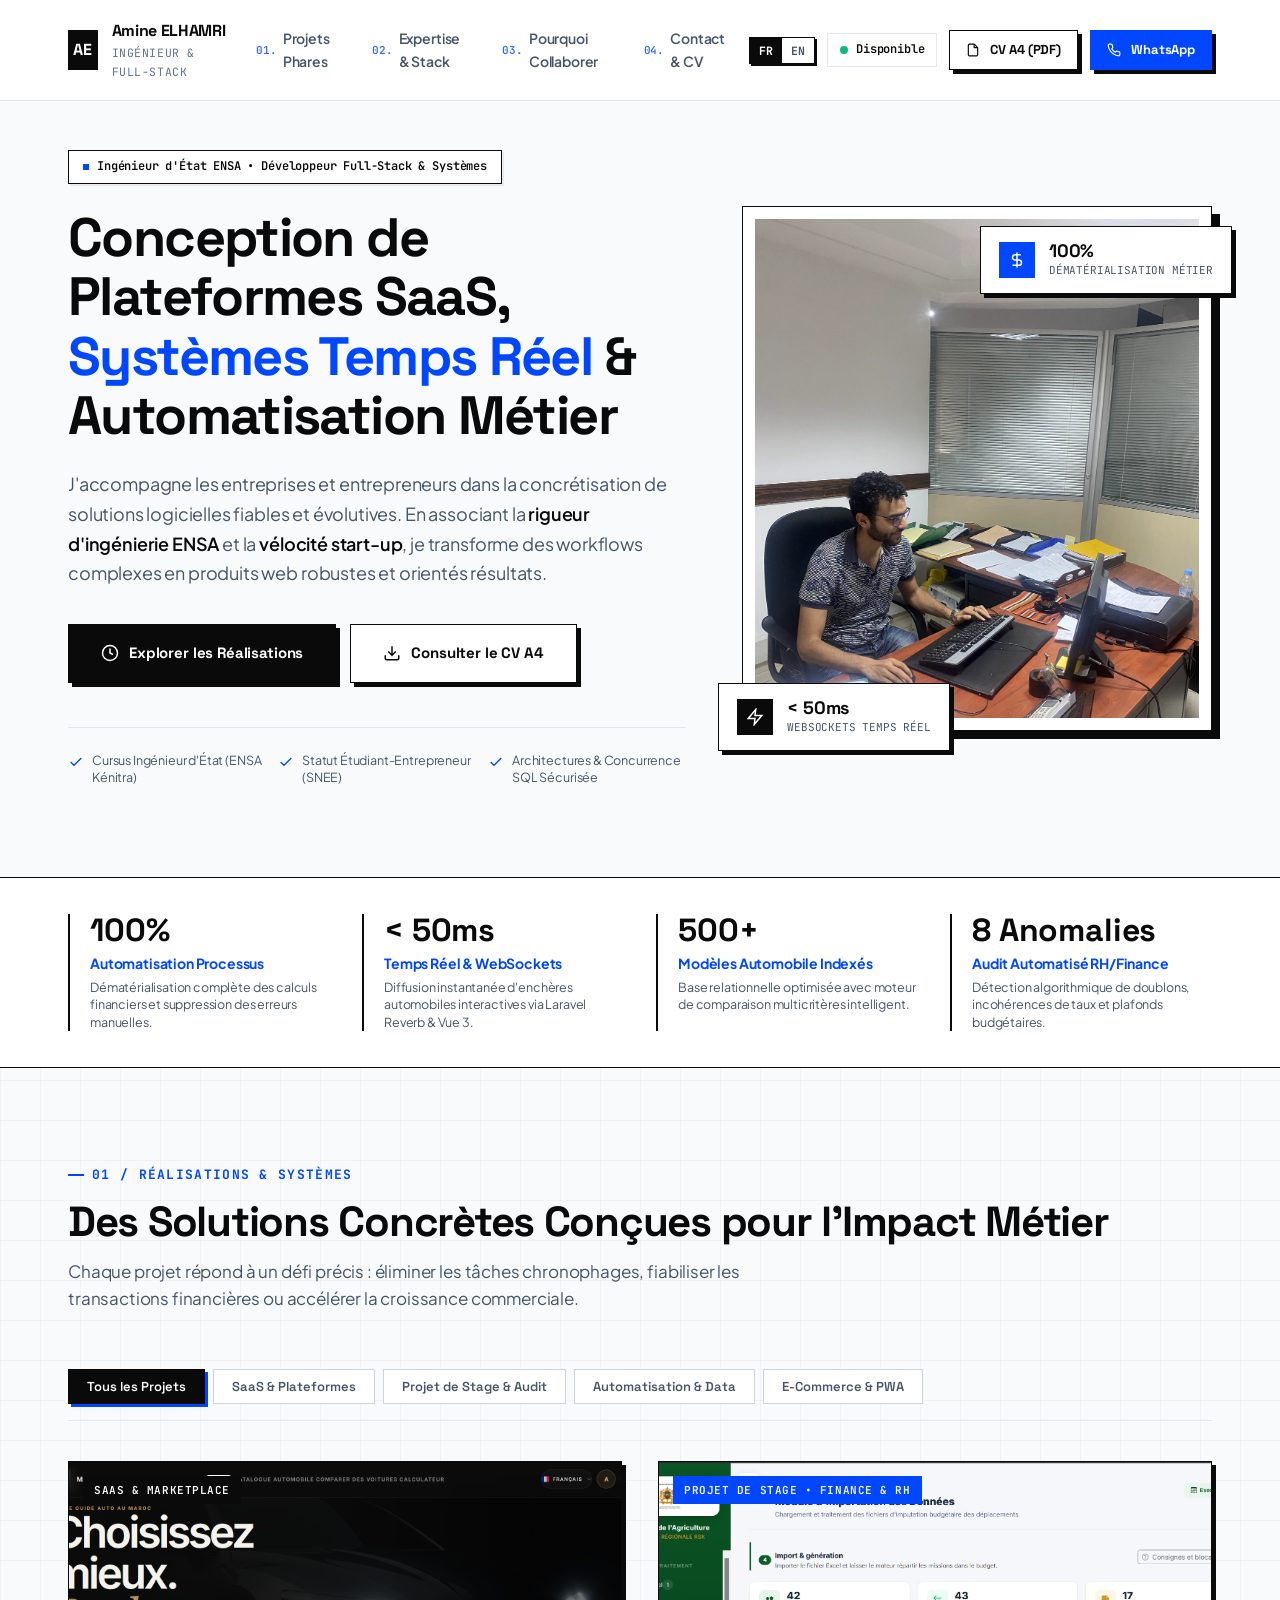
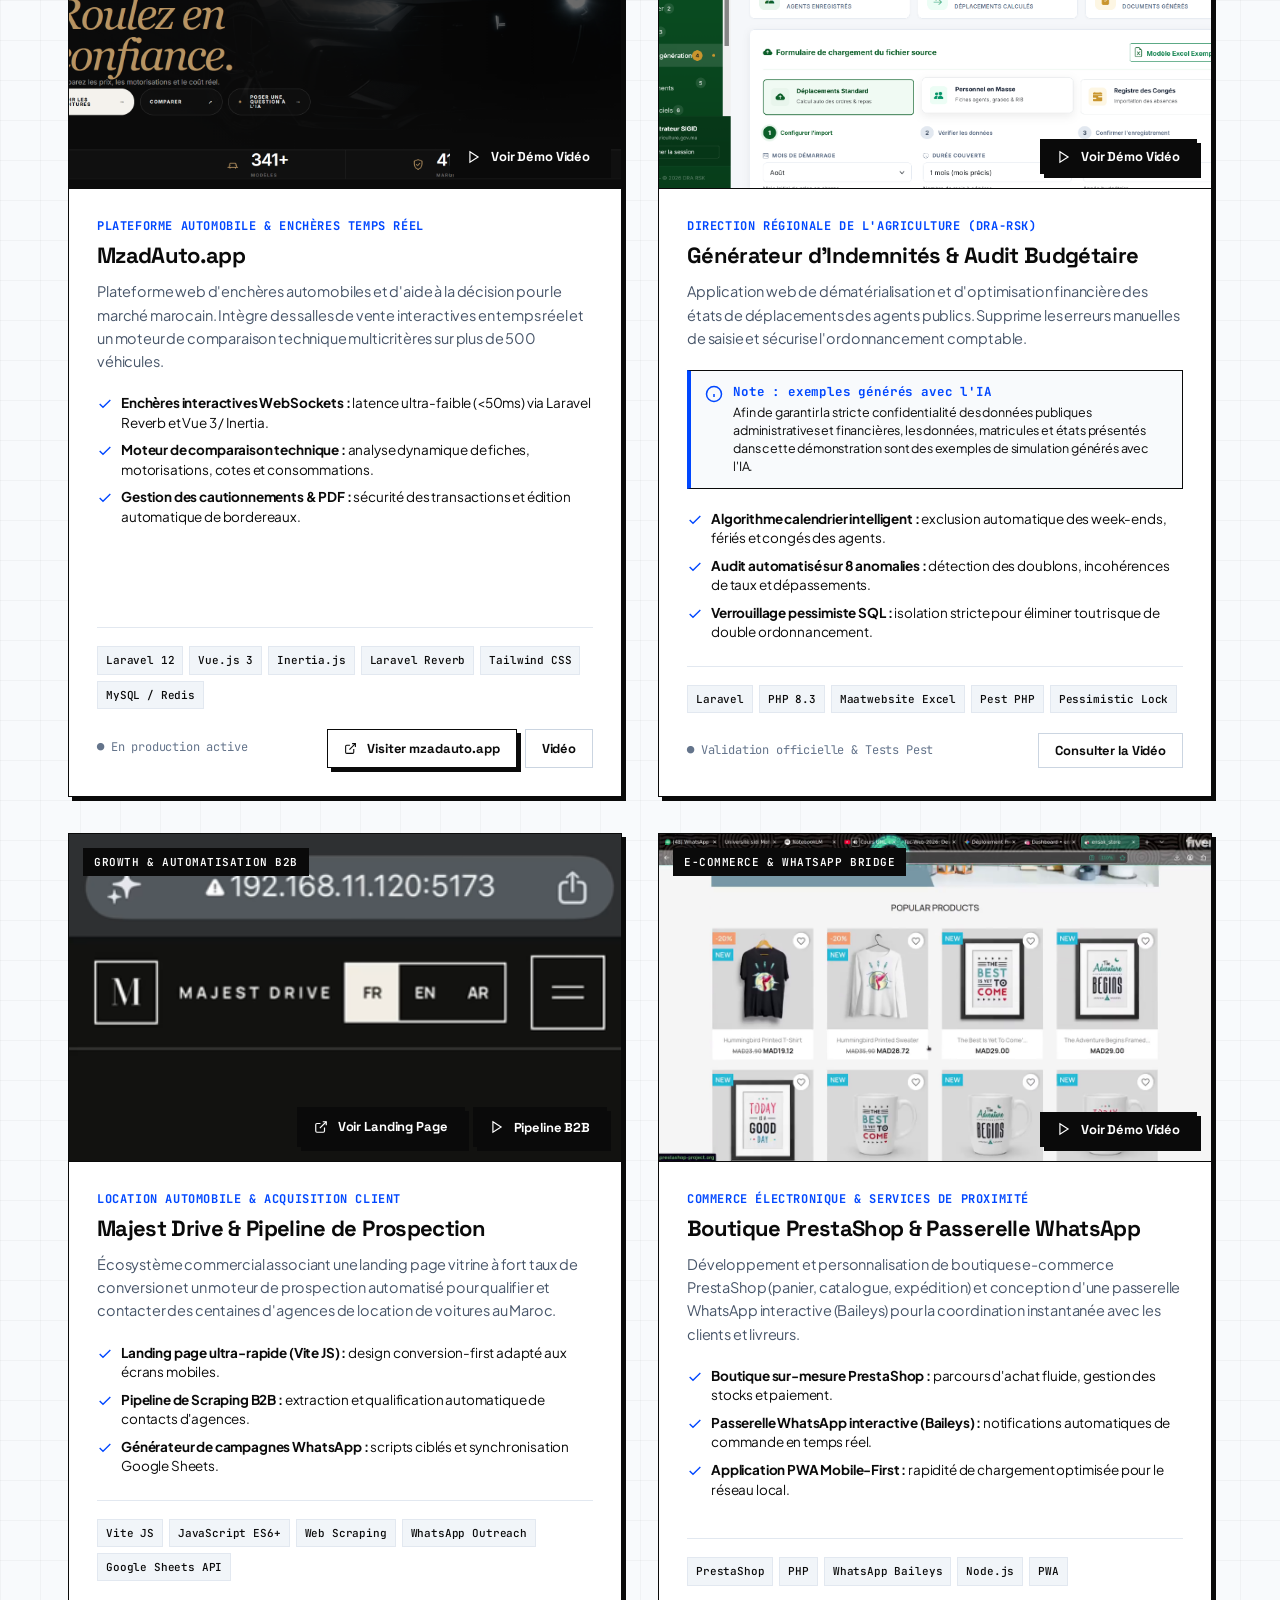
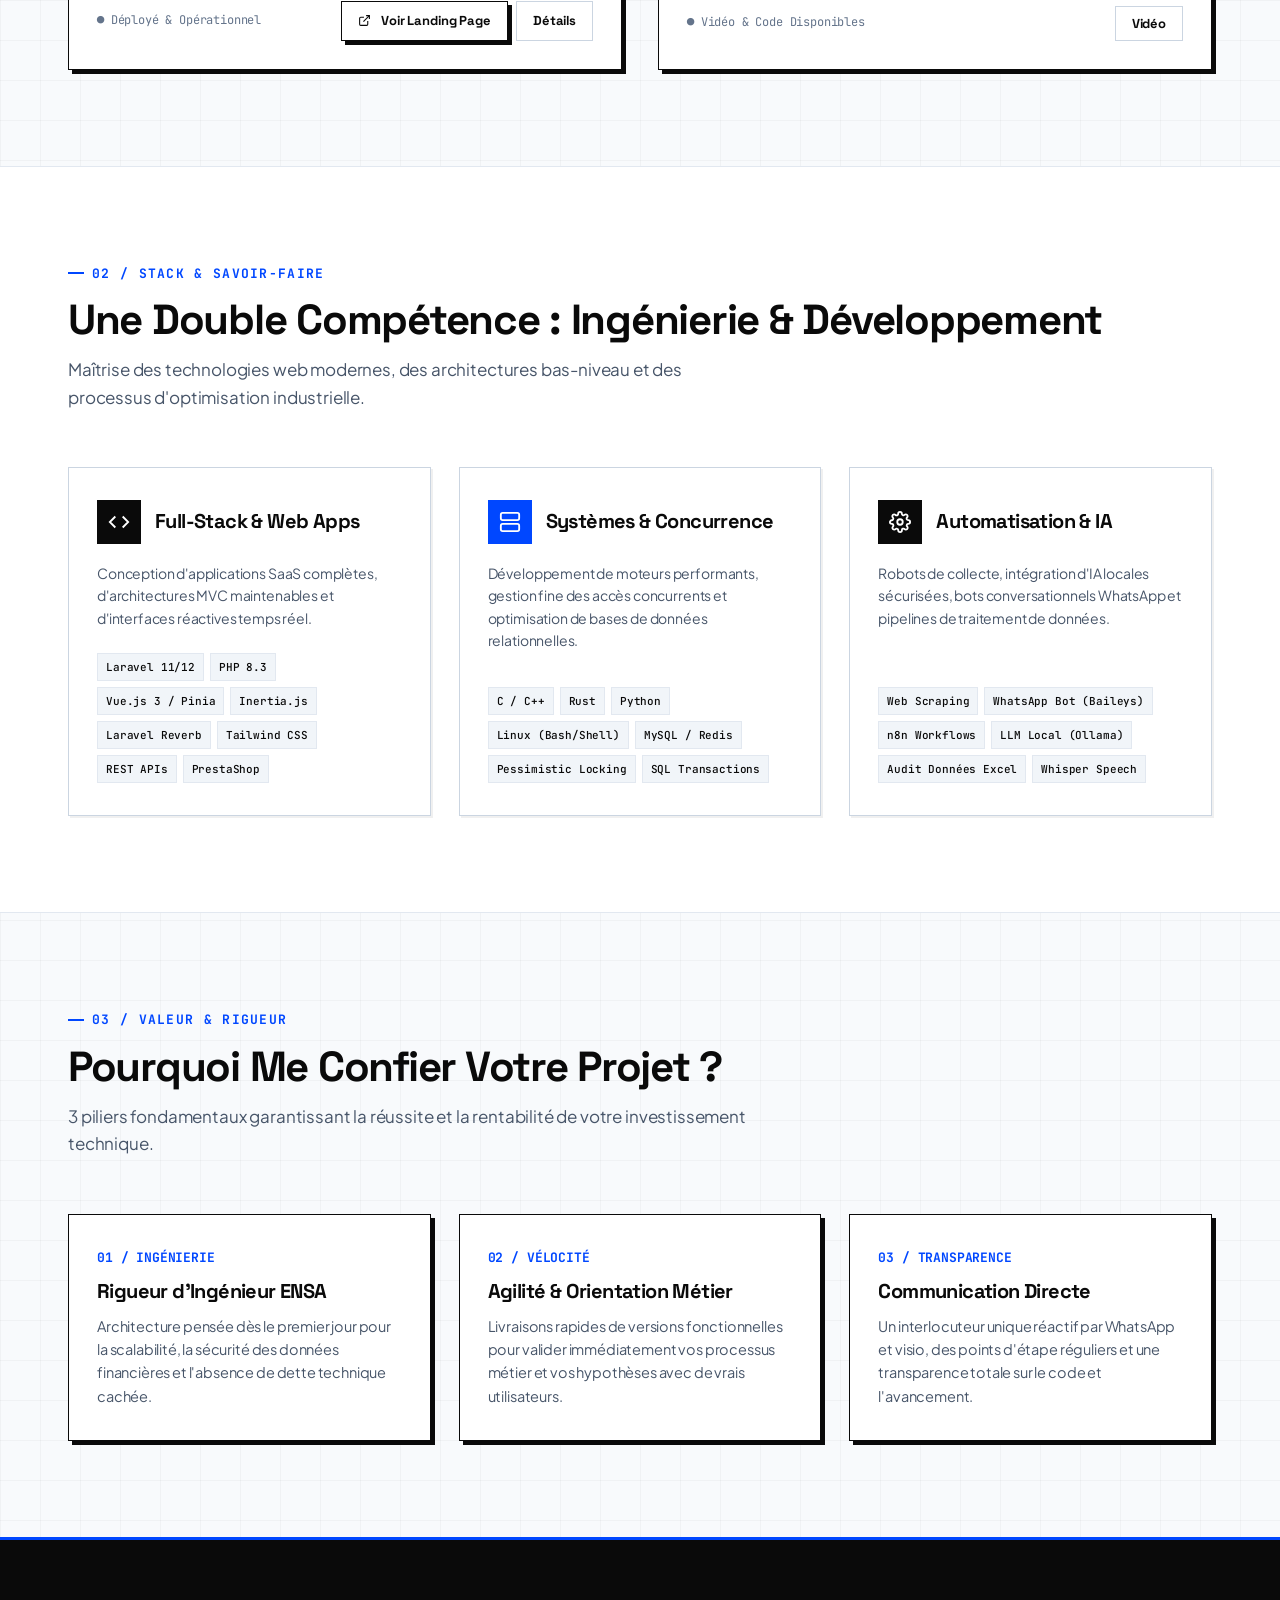
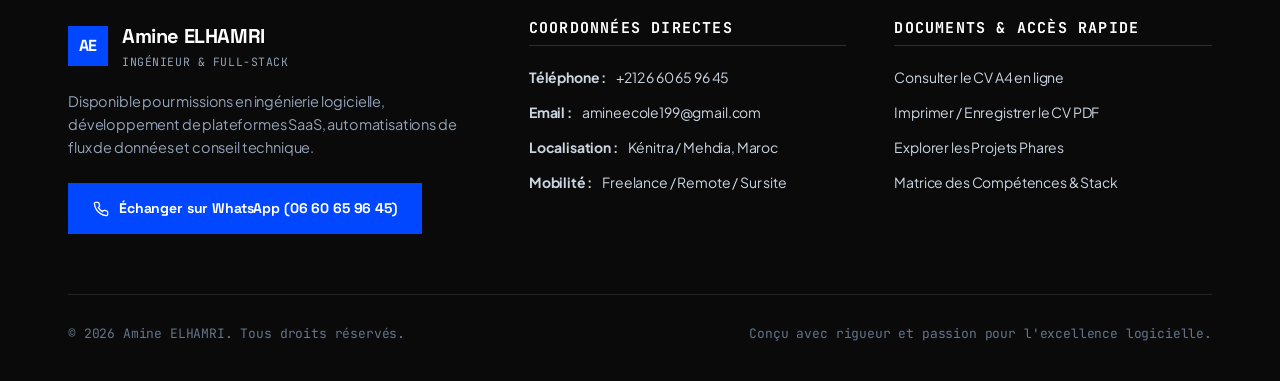
==== commit 4f3f43bc: "feat: import Majest Drive landing page and add live demo link" ====
--- a/index.html
+++ b/index.html
@@ -351,10 +351,14 @@
           <div class="project-media-wrap">
             <img src="assets/img/location.png" alt="Majest Drive Location" onerror="this.src='assets/img/photo_pro_web.webp'">
             <div class="project-category-chip" data-i18n="p3_chip">Growth & Automatisation B2B</div>
-            <div class="project-demo-btn-overlay">
+            <div class="project-demo-btn-overlay" style="display: flex; gap: 8px; flex-wrap: wrap; justify-content: center;">
+              <a href="location/index.html" target="_blank" rel="noopener" class="btn btn-sm btn-primary">
+                <svg width="14" height="14" viewBox="0 0 24 24" fill="none" stroke="currentColor" stroke-width="2"><path d="M18 13v6a2 2 0 0 1-2 2H5a2 2 0 0 1-2-2V8a2 2 0 0 1 2-2h6"/><polyline points="15 3 21 3 21 9"/><line x1="10" y1="14" x2="21" y2="3"/></svg>
+                <span data-i18n="btn_view_live_location">Voir Landing Page</span>
+              </a>
               <button class="btn btn-sm btn-primary" data-demo="majest-details" data-title="Majest Drive — Architecture & Pipeline B2B">
                 <svg width="14" height="14" viewBox="0 0 24 24" fill="none" stroke="currentColor" stroke-width="2"><polygon points="5 3 19 12 5 21 5 3"/></svg>
-                <span data-i18n="btn_view_pipeline">Voir Pipeline B2B</span>
+                <span data-i18n="btn_view_pipeline">Pipeline B2B</span>
               </button>
             </div>
           </div>
@@ -391,9 +395,15 @@
 
             <div class="project-card-footer">
               <span class="project-status-text" data-i18n="p3_status">● Déployé & Opérationnel</span>
-              <button class="btn btn-sm btn-ghost" data-demo="majest-details" data-title="Majest Drive — Détails du Pipeline">
-                <span data-i18n="btn_pipeline_details">Détails du Pipeline</span>
-              </button>
+              <div style="display: flex; gap: 8px;">
+                <a href="location/index.html" target="_blank" rel="noopener" class="btn btn-sm btn-outline" title="Explorer la Landing Page">
+                  <svg width="13" height="13" viewBox="0 0 24 24" fill="none" stroke="currentColor" stroke-width="2"><path d="M18 13v6a2 2 0 0 1-2 2H5a2 2 0 0 1-2-2V8a2 2 0 0 1 2-2h6"/><polyline points="15 3 21 3 21 9"/><line x1="10" y1="14" x2="21" y2="3"/></svg>
+                  <span data-i18n="btn_live_location">Voir Landing Page</span>
+                </a>
+                <button class="btn btn-sm btn-ghost" data-demo="majest-details" data-title="Majest Drive — Détails du Pipeline">
+                  <span data-i18n="btn_pipeline_details">Détails</span>
+                </button>
+              </div>
             </div>
           </div>
         </article>
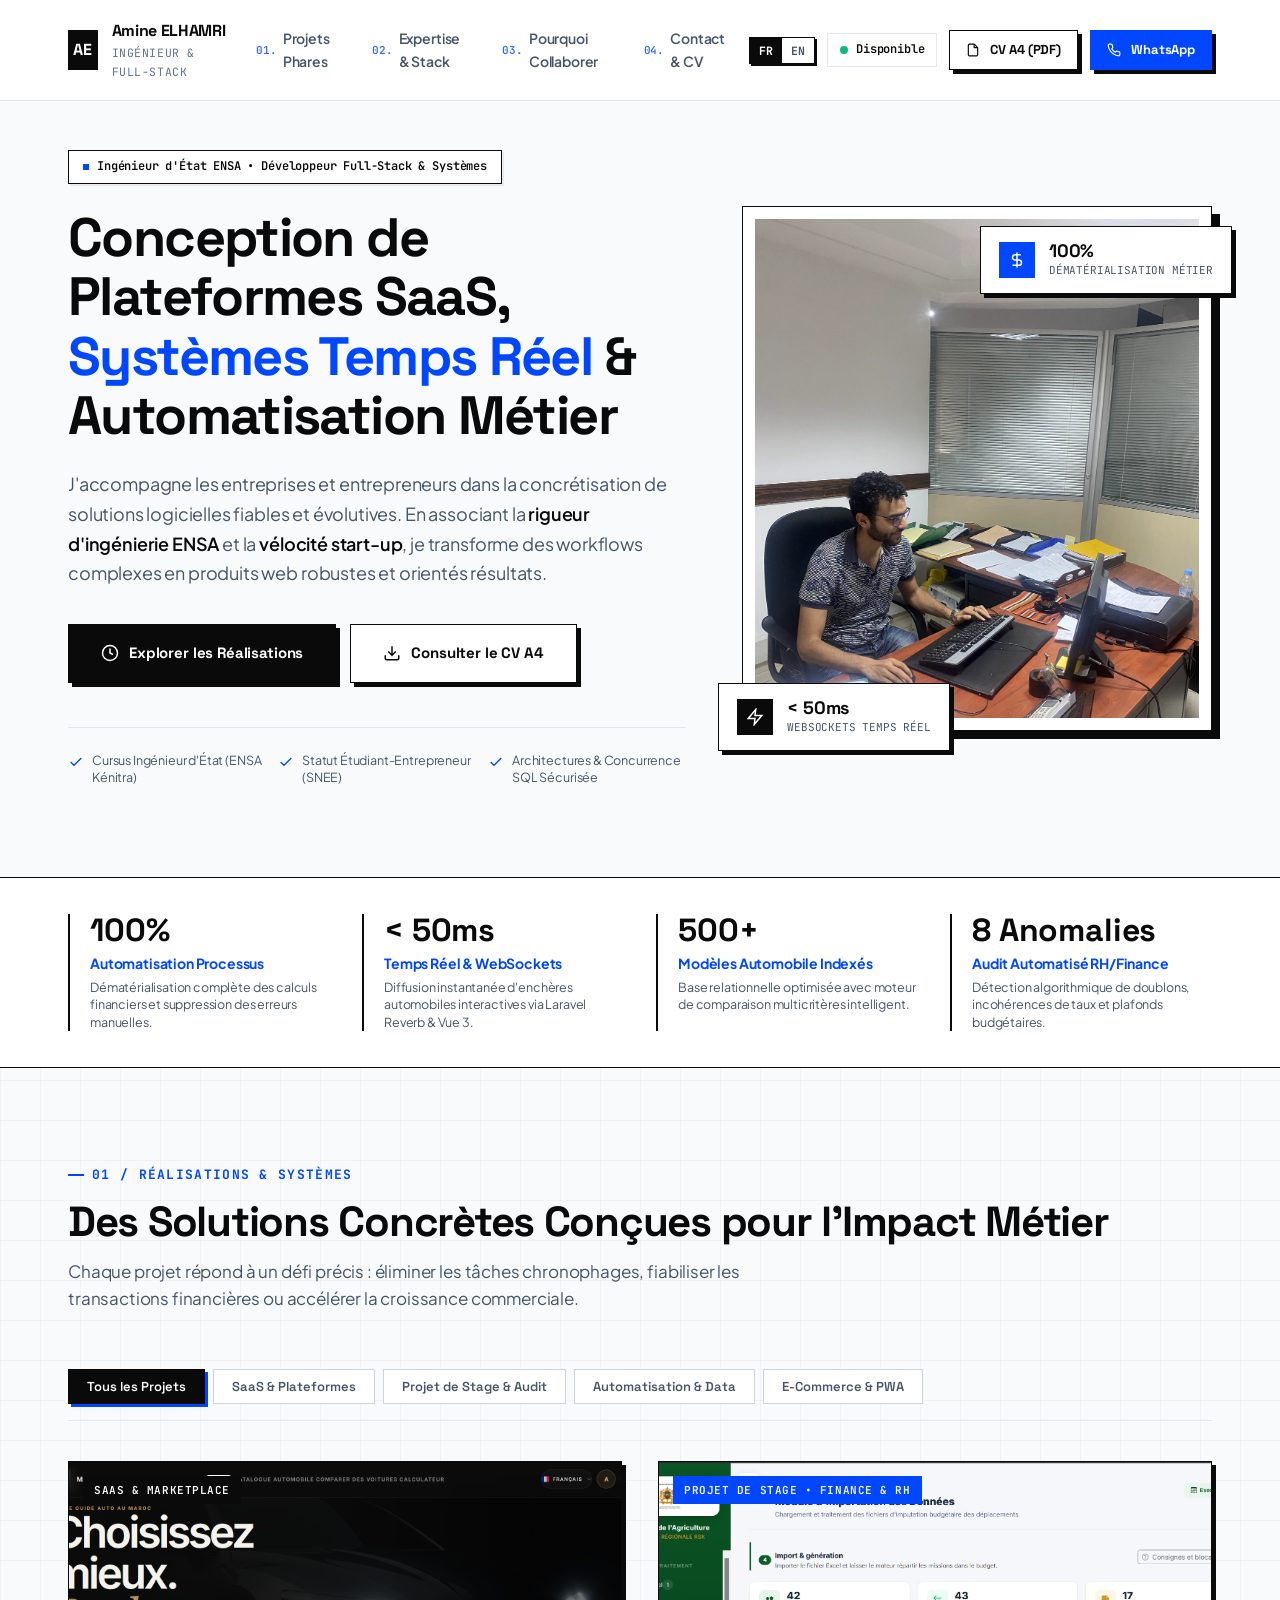
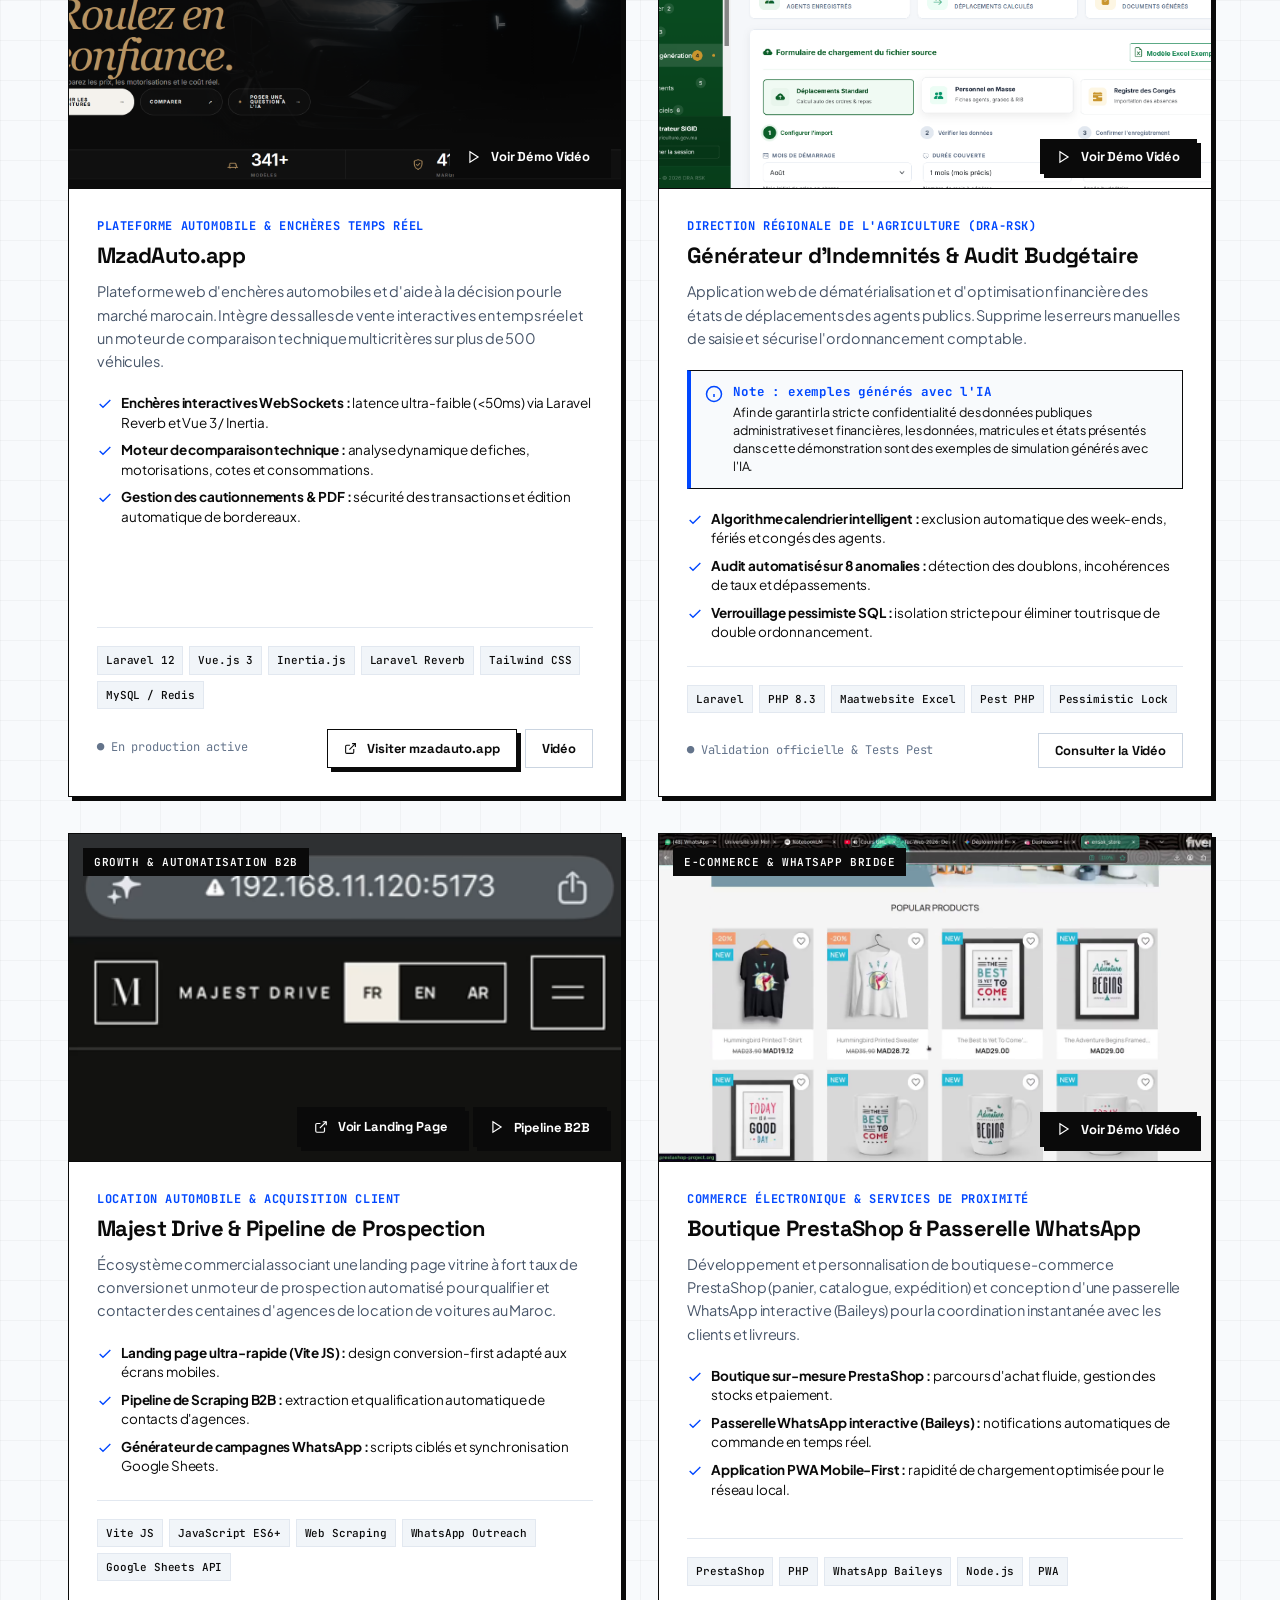
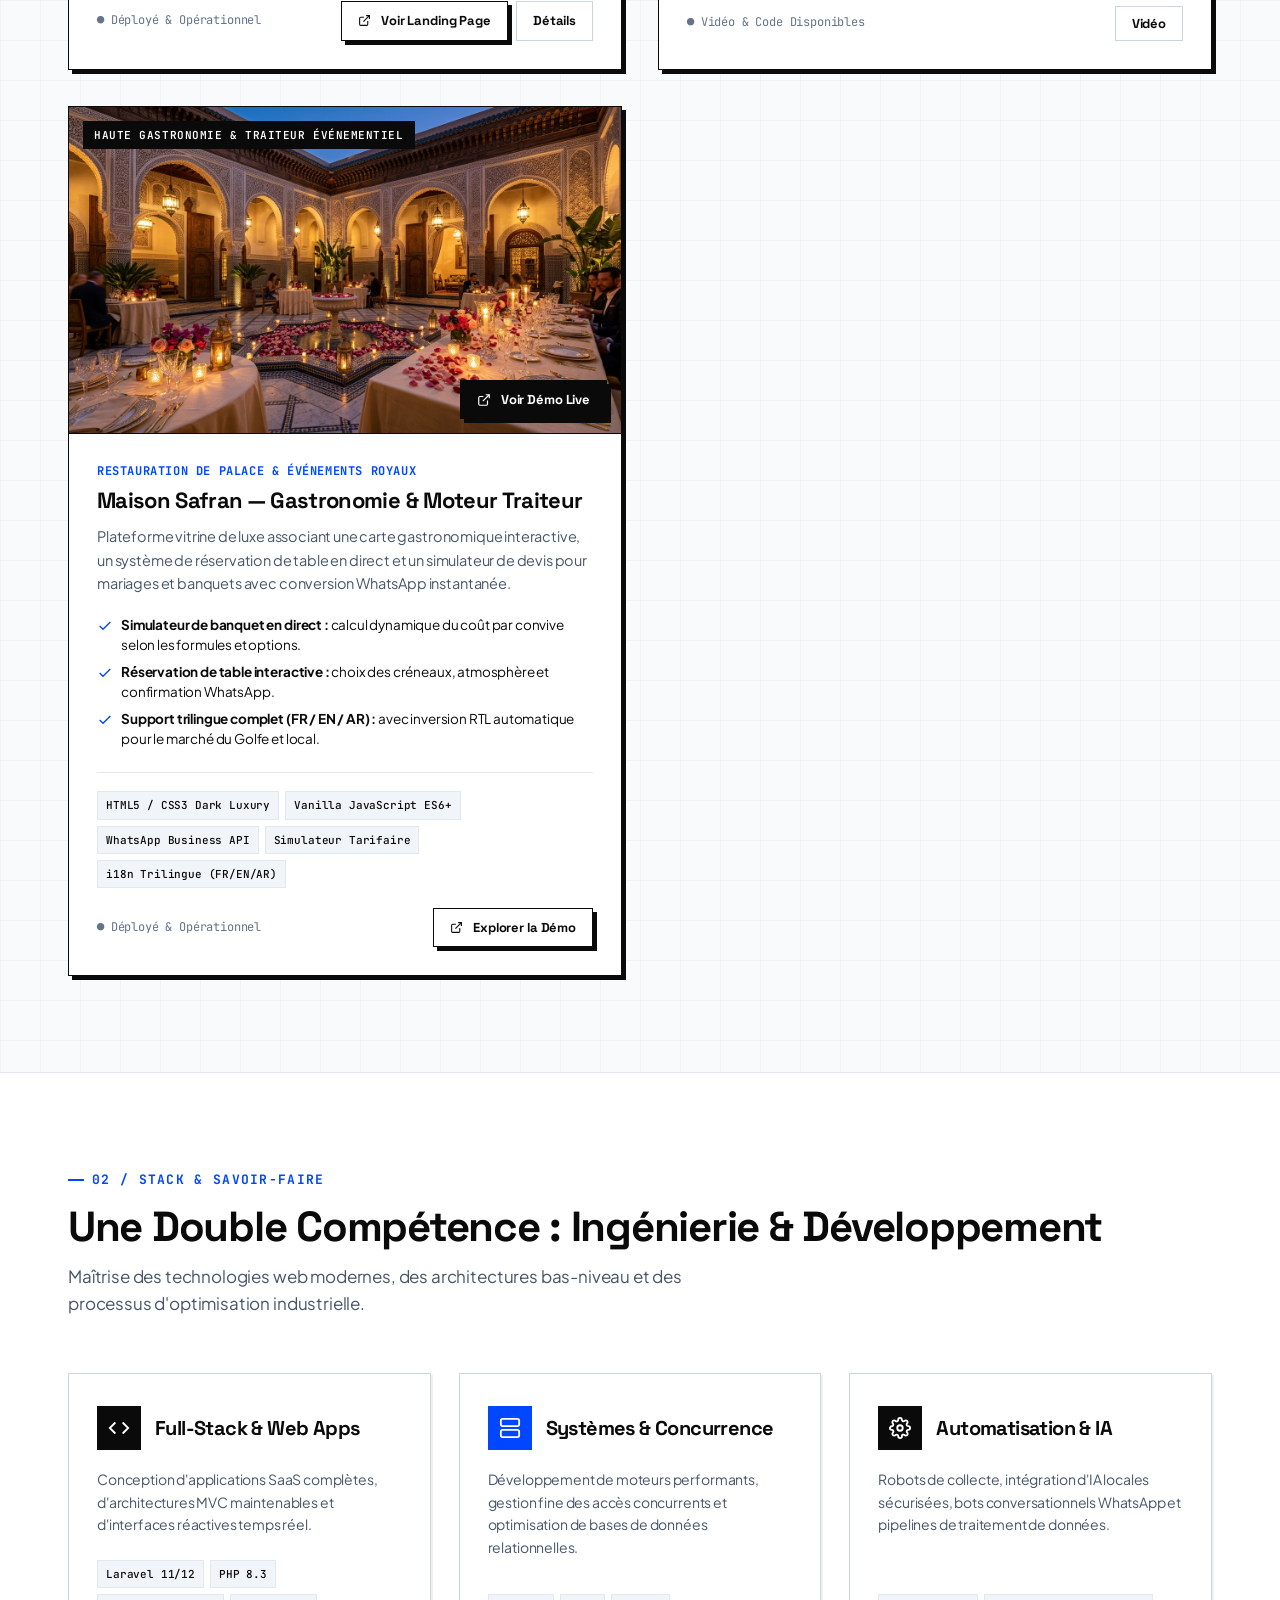
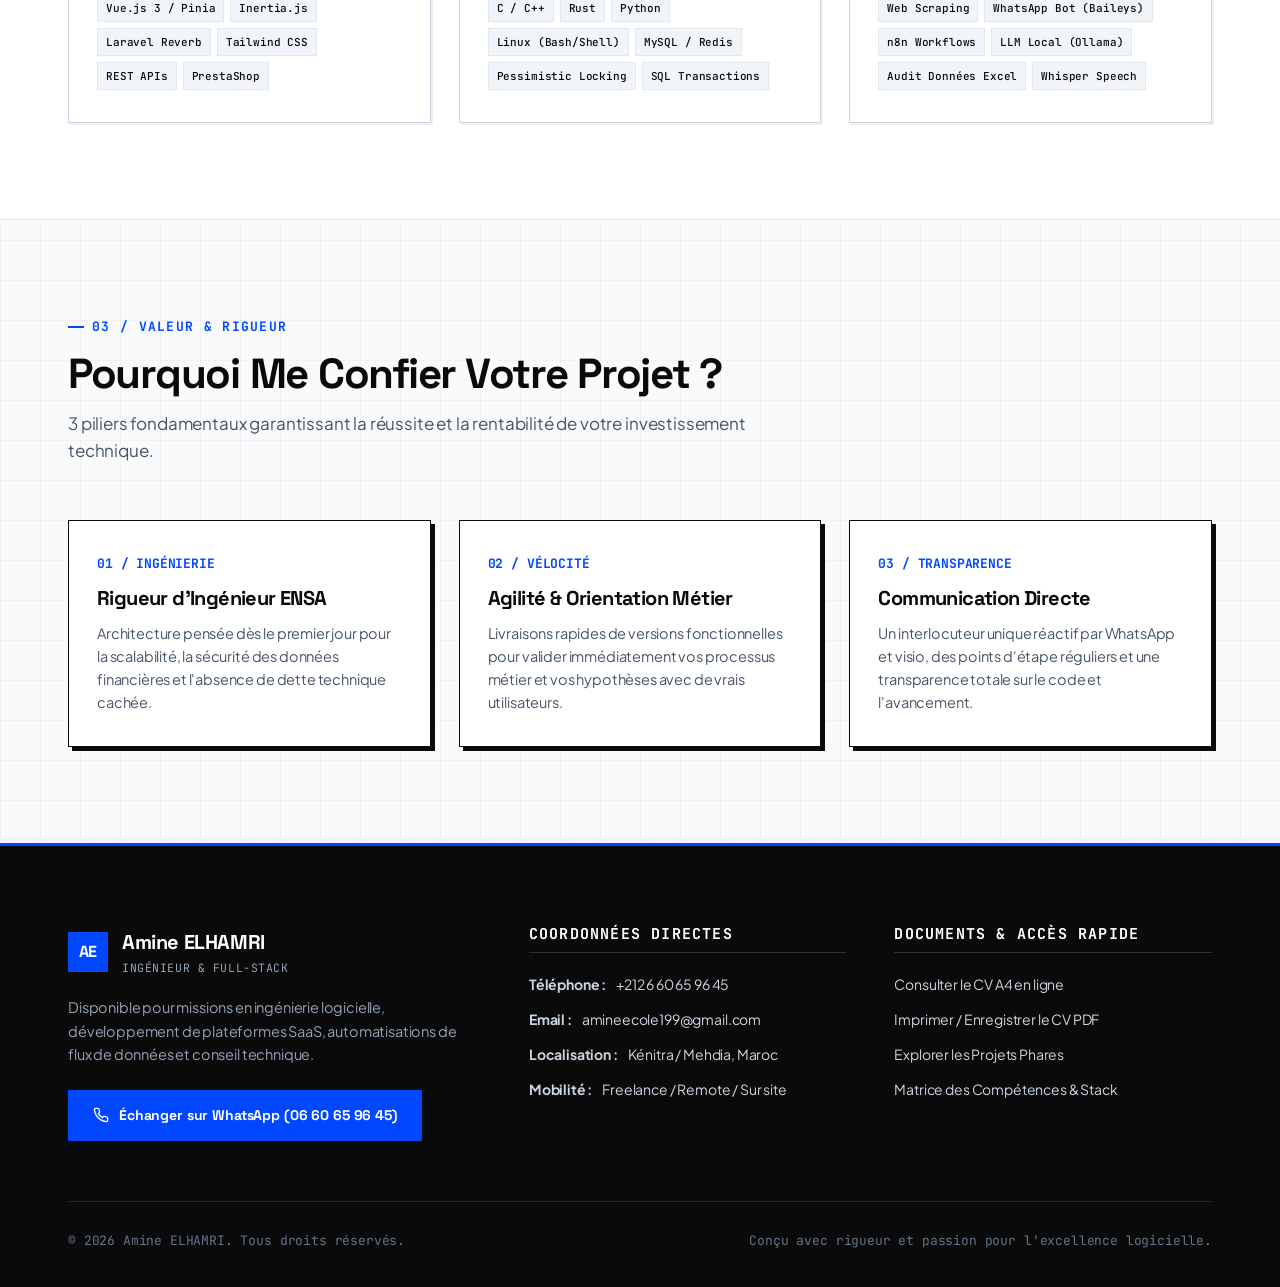
==== commit 96ab14a0: "feat: add Maison Safran luxury gastronomy & catering landing page showcase" ====
--- a/index.html
+++ b/index.html
@@ -460,6 +460,62 @@
           </div>
         </article>
 
+        <!-- PROJET 5 : Maison Safran (HAUTE GASTRONOMIE & TRAITEUR DE PRESTIGE) -->
+        <article class="project-card-90" data-category="ecommerce automation saas">
+          <div class="project-media-wrap">
+            <img src="assets/img/gastronomie.jpg" alt="Maison Safran Gastronomie & Traiteur" onerror="this.src='assets/img/photo_pro_web.webp'">
+            <div class="project-category-chip" data-i18n="p5_chip">Haute Gastronomie & Traiteur Événementiel</div>
+            <div class="project-demo-btn-overlay" style="display: flex; gap: 8px; flex-wrap: wrap; justify-content: center;">
+              <a href="gastronomie/index.html" target="_blank" rel="noopener" class="btn btn-sm btn-primary">
+                <svg width="14" height="14" viewBox="0 0 24 24" fill="none" stroke="currentColor" stroke-width="2"><path d="M18 13v6a2 2 0 0 1-2 2H5a2 2 0 0 1-2-2V8a2 2 0 0 1 2-2h6"/><polyline points="15 3 21 3 21 9"/><line x1="10" y1="14" x2="21" y2="3"/></svg>
+                <span data-i18n="btn_view_live_gastronomie">Voir Démo Live</span>
+              </a>
+            </div>
+          </div>
+
+          <div class="project-content-body">
+            <div class="project-context-label" data-i18n="p5_label">Restauration de Palace & Événements Royaux</div>
+            <h3 class="project-card-title" data-i18n="p5_title">Maison Safran — Gastronomie & Moteur Traiteur</h3>
+            <p class="project-card-desc" data-i18n="p5_desc">
+              Plateforme vitrine de luxe associant une carte gastronomique interactive, un système de réservation de table en direct et un simulateur de devis pour mariages et banquets avec conversion WhatsApp instantanée.
+            </p>
+
+            <ul class="project-feature-list">
+              <li class="project-feature-item">
+                <svg width="16" height="16" viewBox="0 0 24 24" fill="none" stroke="currentColor" stroke-width="2"><polyline points="20 6 9 17 4 12"/></svg>
+                <span data-i18n="p5_f1"><strong>Simulateur de banquet en direct :</strong> calcul dynamique du coût par convive selon les formules et options.</span>
+              </li>
+              <li class="project-feature-item">
+                <svg width="16" height="16" viewBox="0 0 24 24" fill="none" stroke="currentColor" stroke-width="2"><polyline points="20 6 9 17 4 12"/></svg>
+                <span data-i18n="p5_f2"><strong>Réservation de table interactive :</strong> choix des créneaux, atmosphère et confirmation WhatsApp.</span>
+              </li>
+              <li class="project-feature-item">
+                <svg width="16" height="16" viewBox="0 0 24 24" fill="none" stroke="currentColor" stroke-width="2"><polyline points="20 6 9 17 4 12"/></svg>
+                <span data-i18n="p5_f3"><strong>Support trilingue complet (FR / EN / AR) :</strong> avec inversion RTL automatique pour le marché du Golfe et local.</span>
+              </li>
+            </ul>
+
+            <div class="project-stack-chips">
+              <span class="tech-tag-90">HTML5 / CSS3 Dark Luxury</span>
+              <span class="tech-tag-90">Vanilla JavaScript ES6+</span>
+              <span class="tech-tag-90">WhatsApp Business API</span>
+              <span class="tech-tag-90">Simulateur Tarifaire</span>
+              <span class="tech-tag-90">i18n Trilingue (FR/EN/AR)</span>
+            </div>
+
+            <div class="project-card-footer">
+              <span class="project-status-text" data-i18n="p5_status">● Déployé & Opérationnel</span>
+              <div style="display: flex; gap: 8px;">
+                <a href="gastronomie/index.html" target="_blank" rel="noopener" class="btn btn-sm btn-outline" title="Explorer la Démo Live">
+                  <svg width="13" height="13" viewBox="0 0 24 24" fill="none" stroke="currentColor" stroke-width="2"><path d="M18 13v6a2 2 0 0 1-2 2H5a2 2 0 0 1-2-2V8a2 2 0 0 1 2-2h6"/><polyline points="15 3 21 3 21 9"/><line x1="10" y1="14" x2="21" y2="3"/></svg>
+                  <span data-i18n="btn_live_gastronomie">Explorer la Démo</span>
+                </a>
+              </div>
+            </div>
+          </div>
+        </article>
+
+
       </div>
 
     </div>
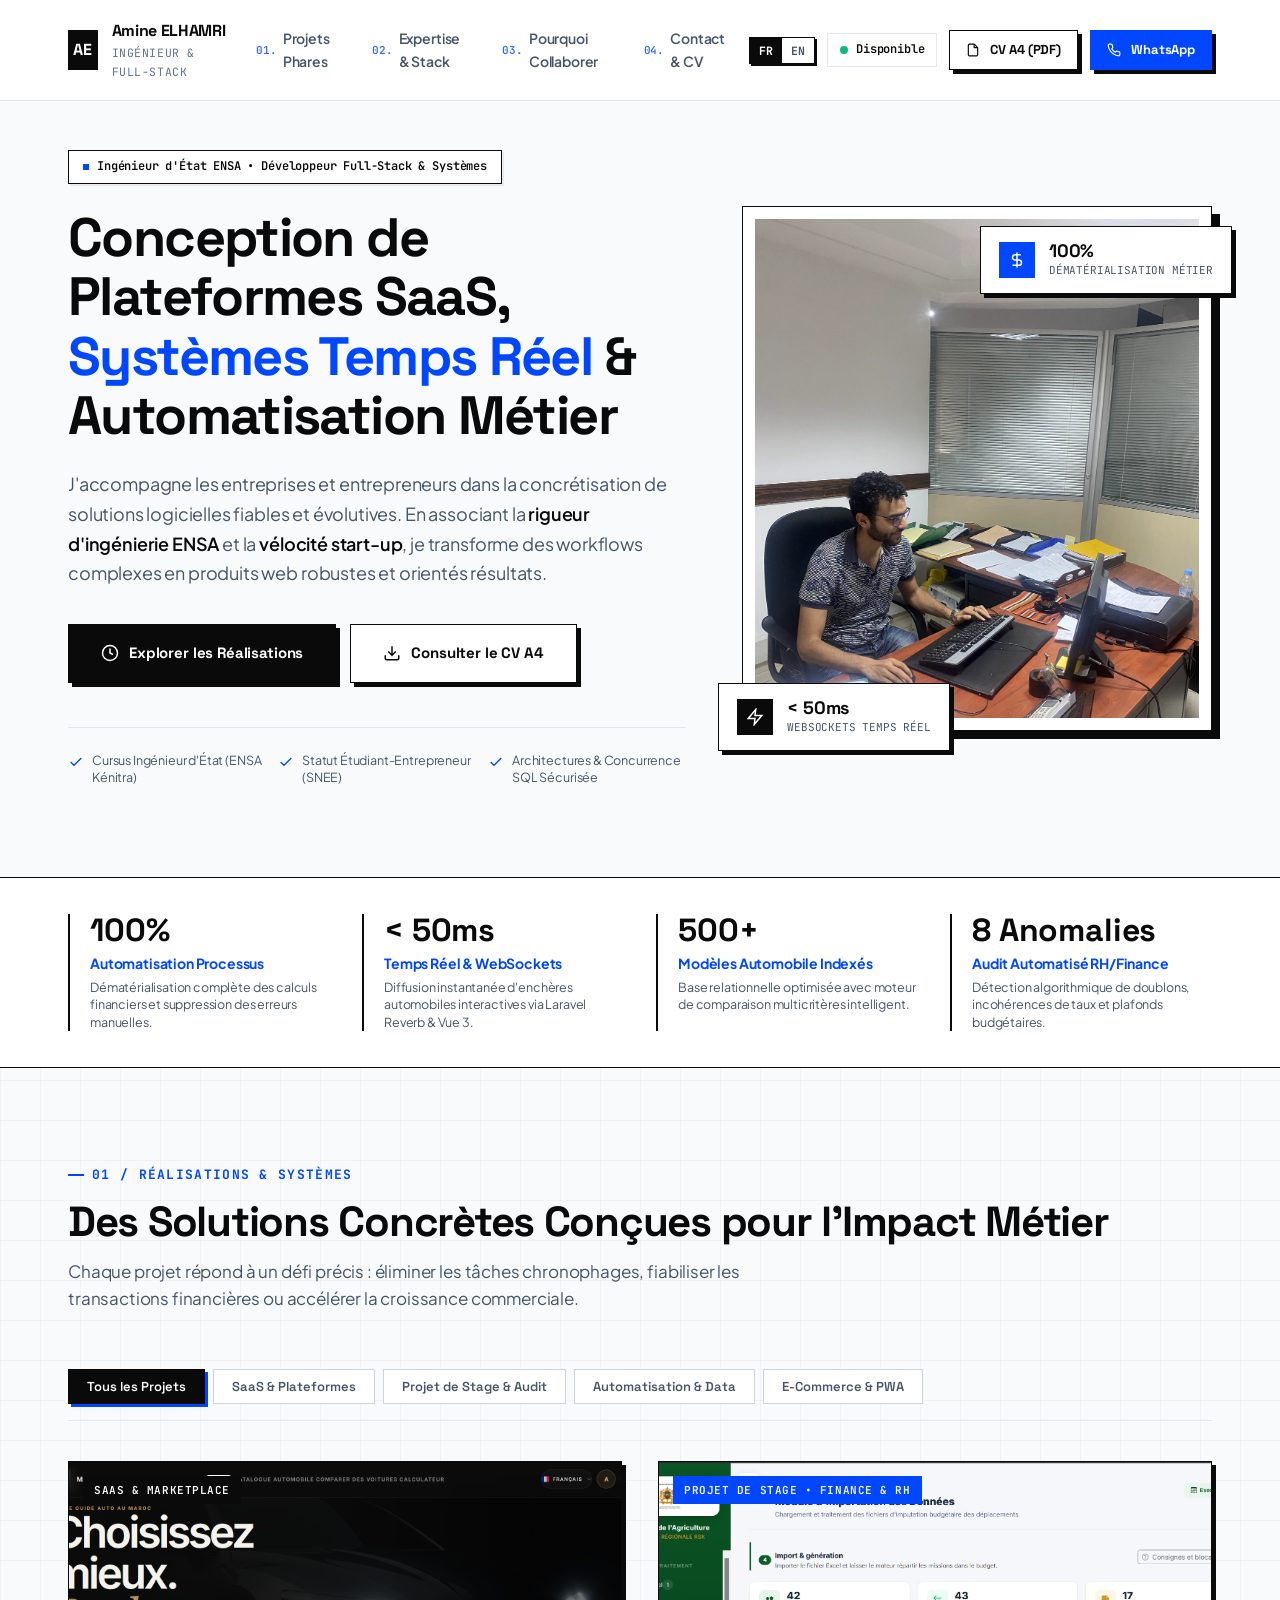
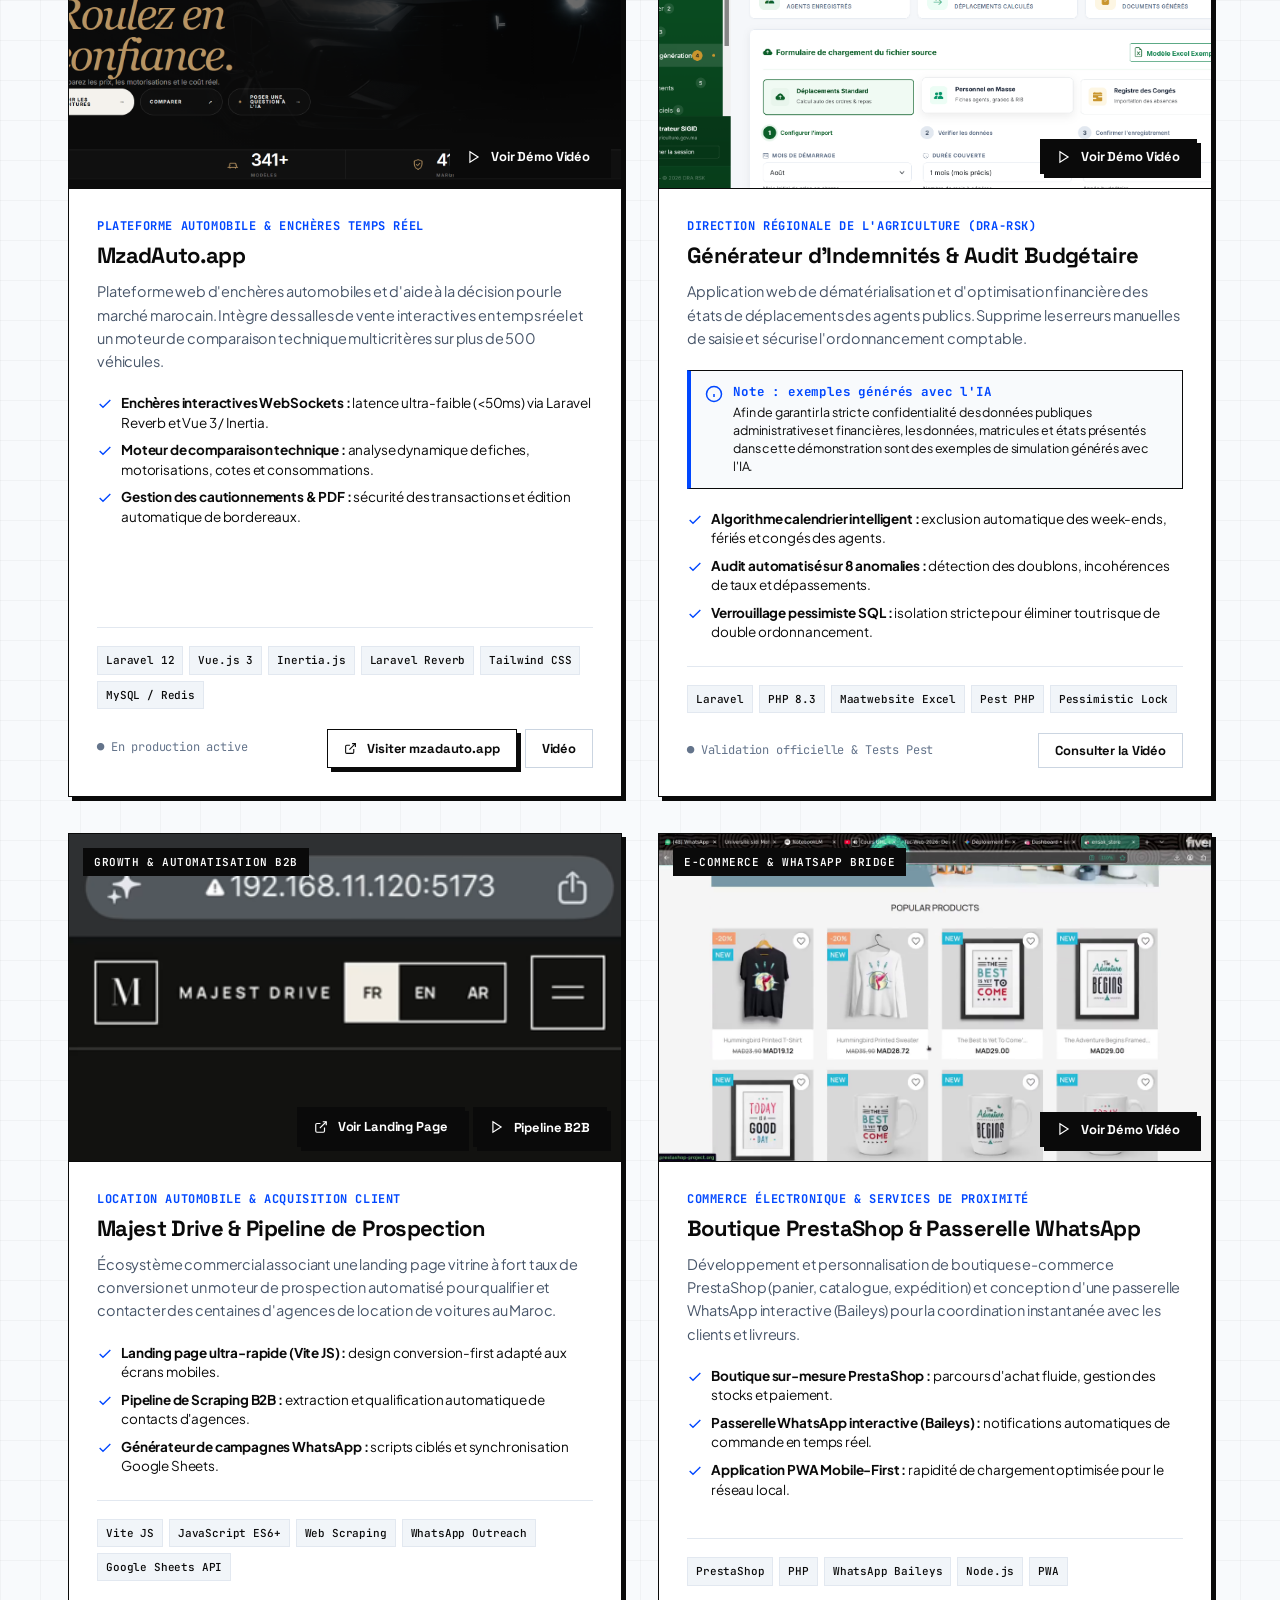
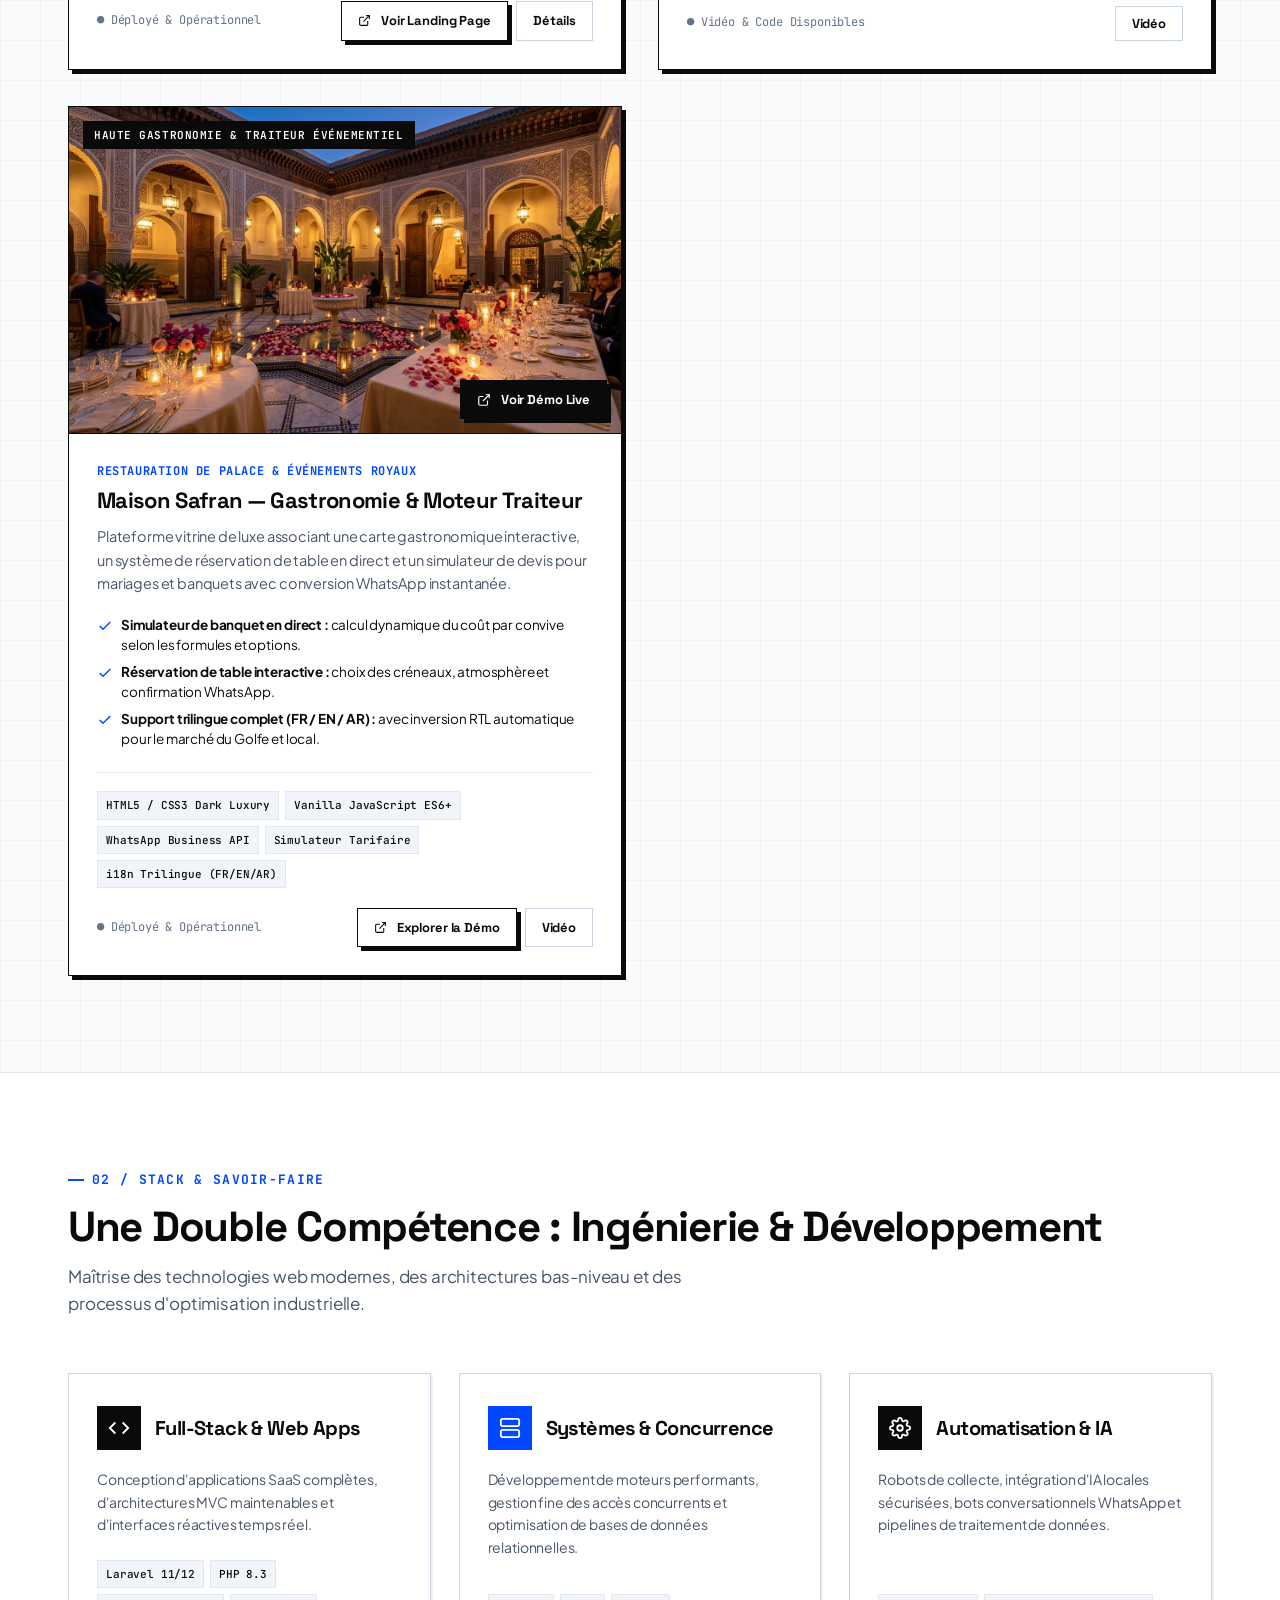
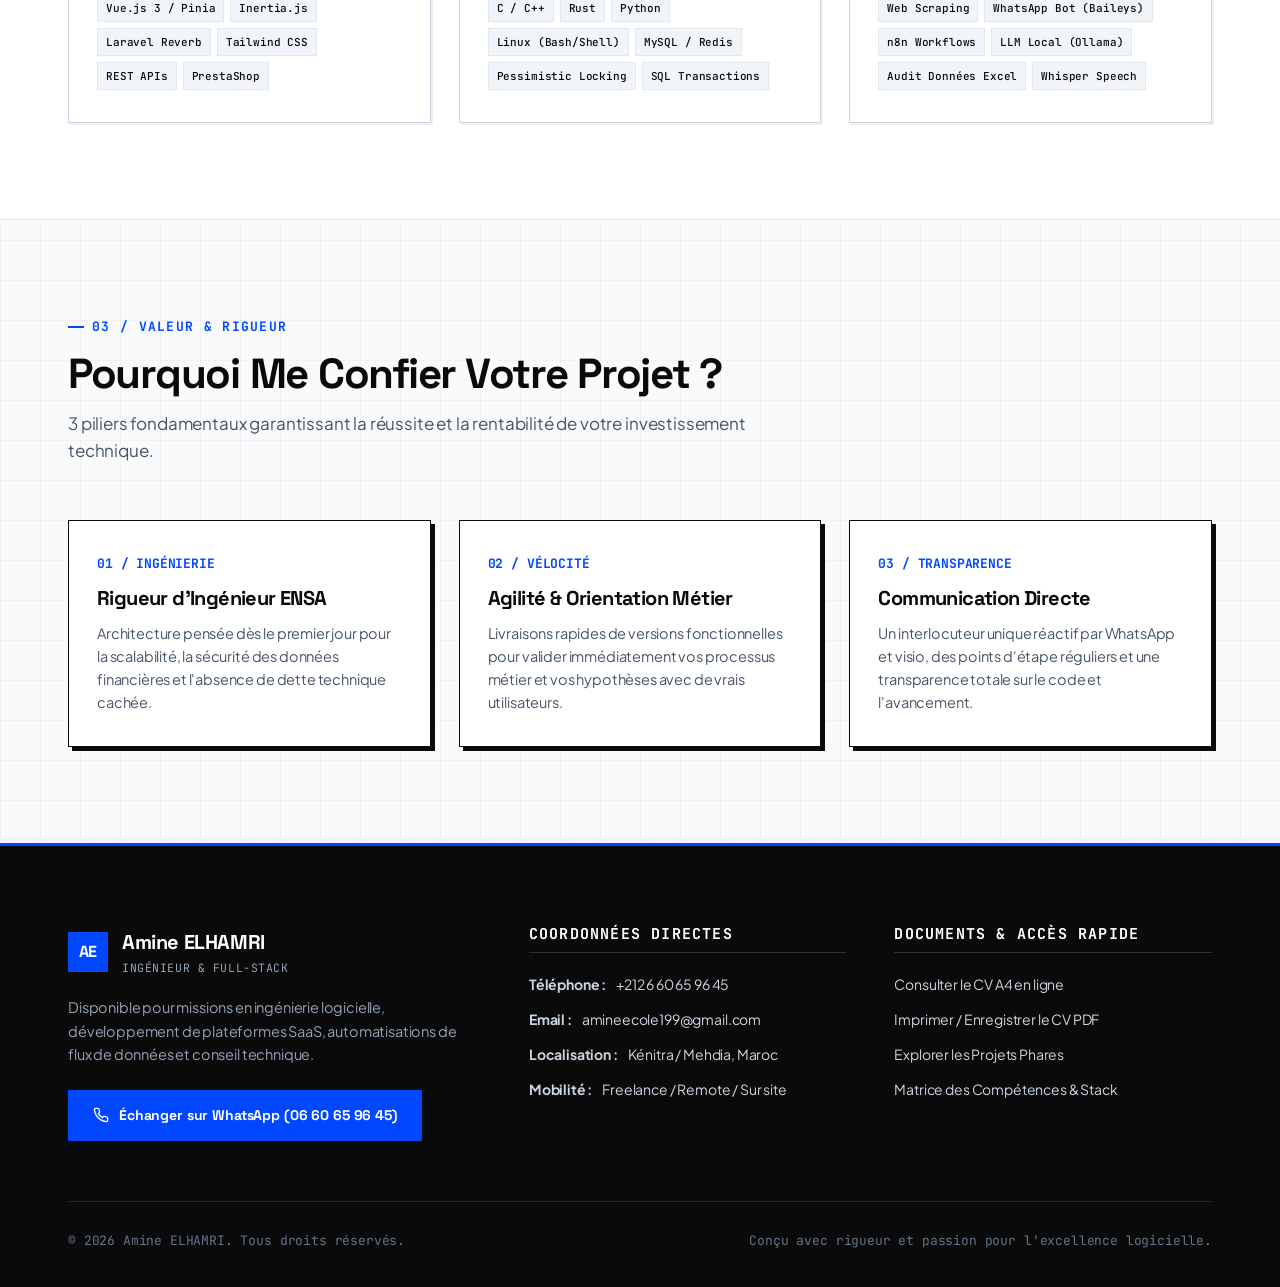
==== commit 32a23747: "feat: update H.264 video demos for location and gastronomie projects" ====
--- a/index.html
+++ b/index.html
@@ -510,6 +510,9 @@
                   <svg width="13" height="13" viewBox="0 0 24 24" fill="none" stroke="currentColor" stroke-width="2"><path d="M18 13v6a2 2 0 0 1-2 2H5a2 2 0 0 1-2-2V8a2 2 0 0 1 2-2h6"/><polyline points="15 3 21 3 21 9"/><line x1="10" y1="14" x2="21" y2="3"/></svg>
                   <span data-i18n="btn_live_gastronomie">Explorer la Démo</span>
                 </a>
+                <button class="btn btn-sm btn-ghost" data-demo="gastronomie-video" data-title="Maison Safran — Démonstration Plateforme">
+                  <span data-i18n="btn_launch_vid">Vidéo</span>
+                </button>
               </div>
             </div>
           </div>
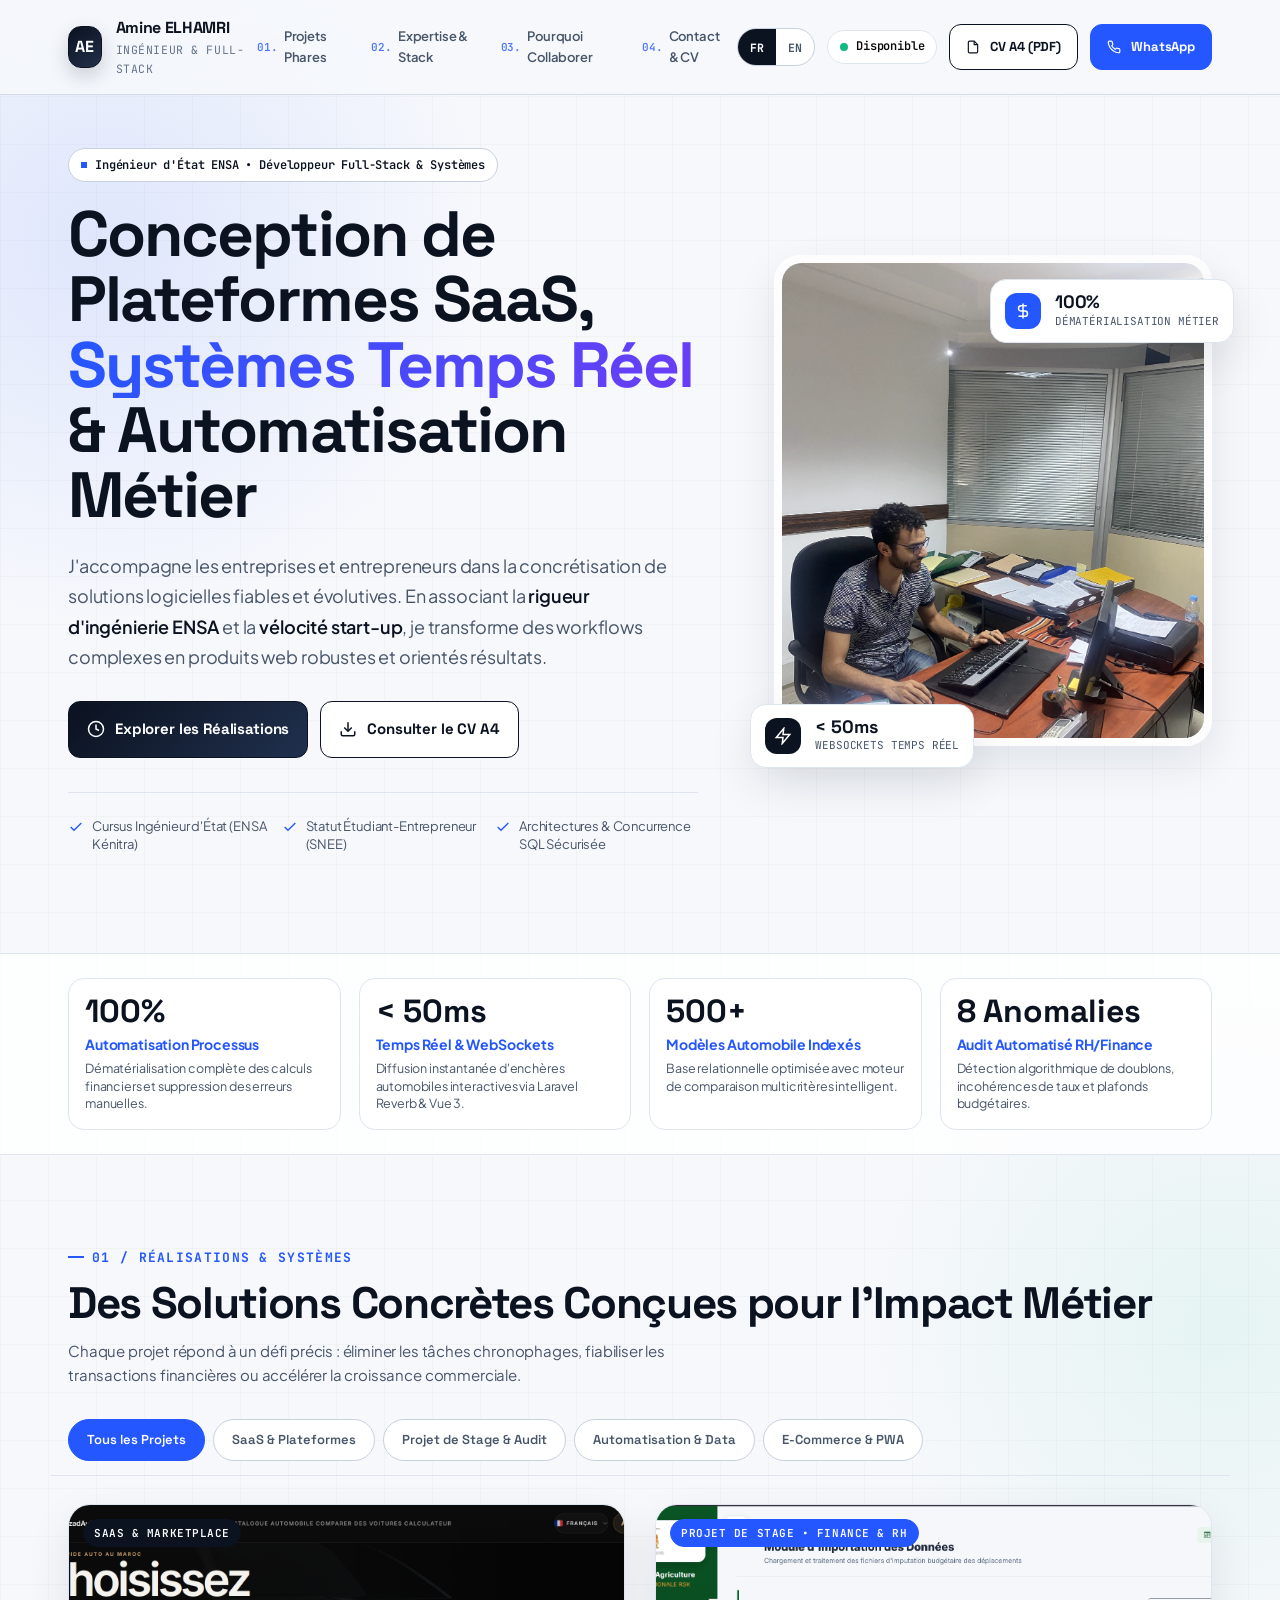
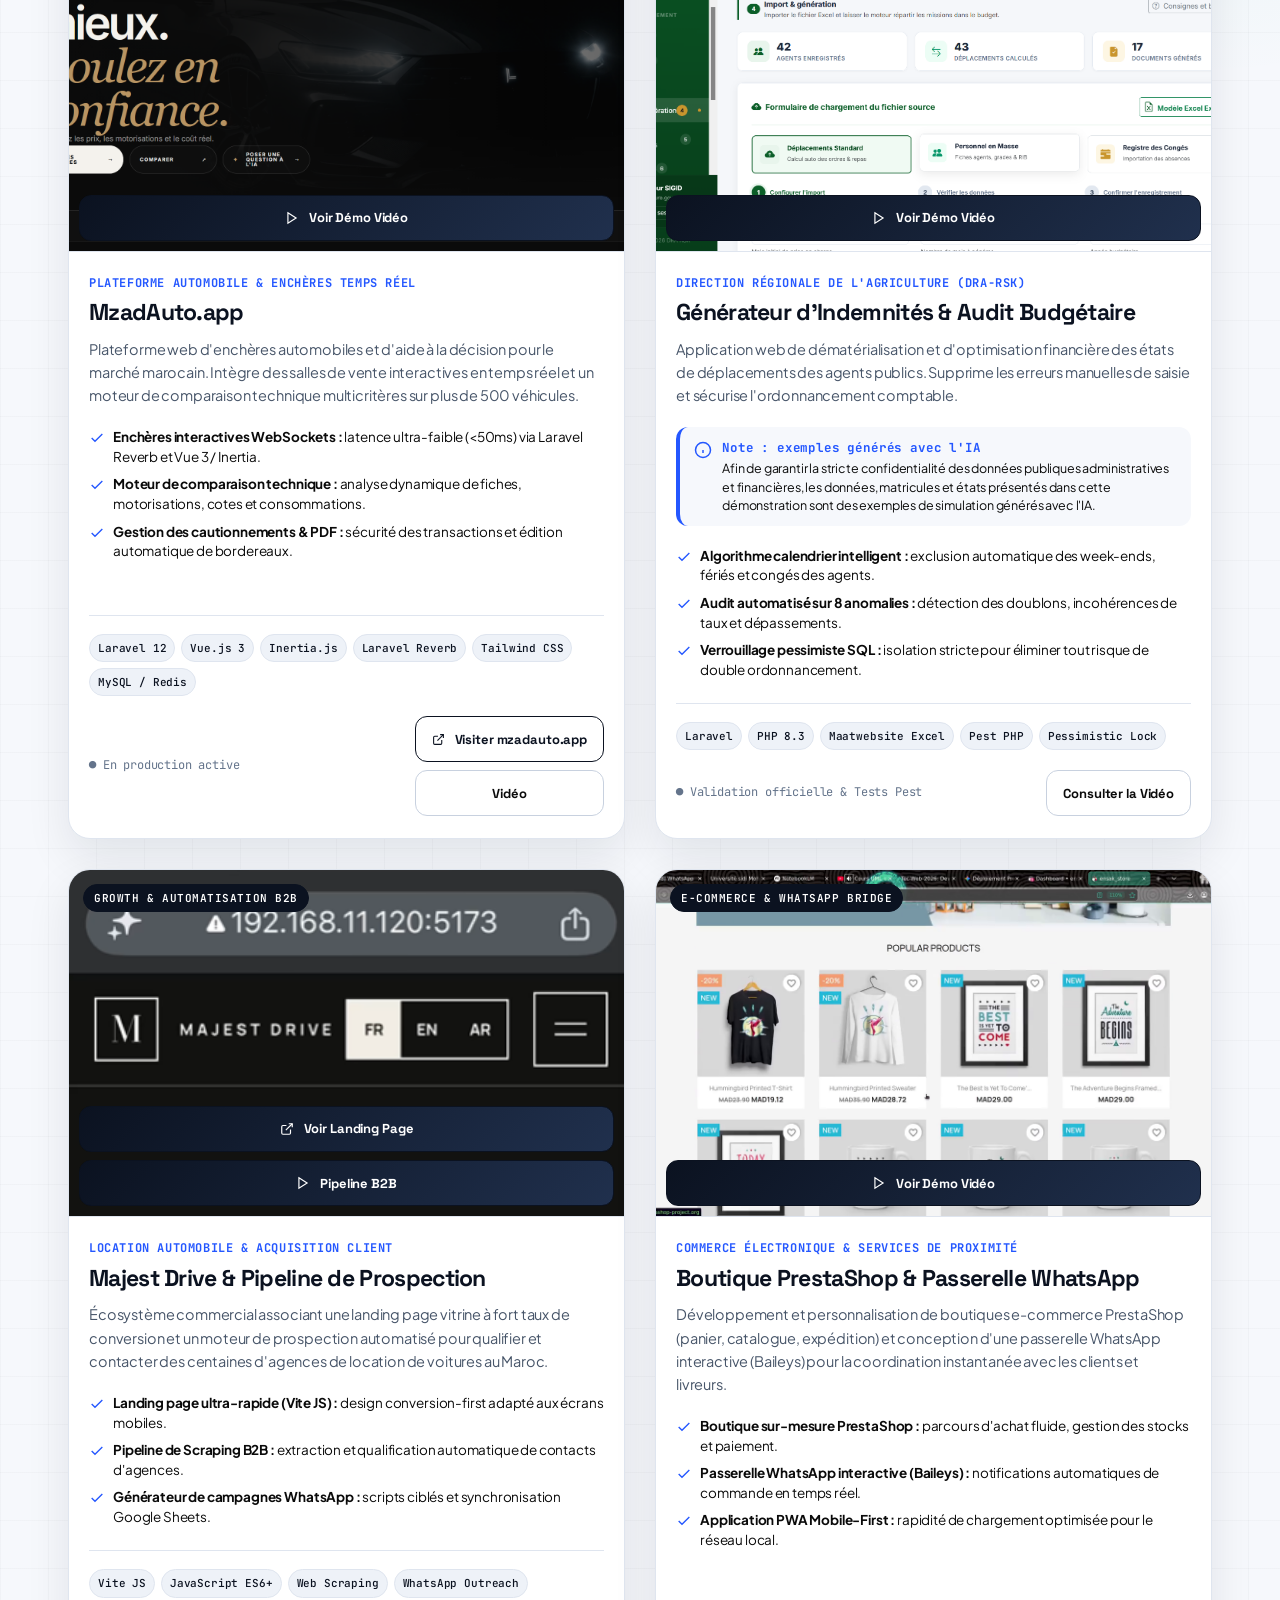
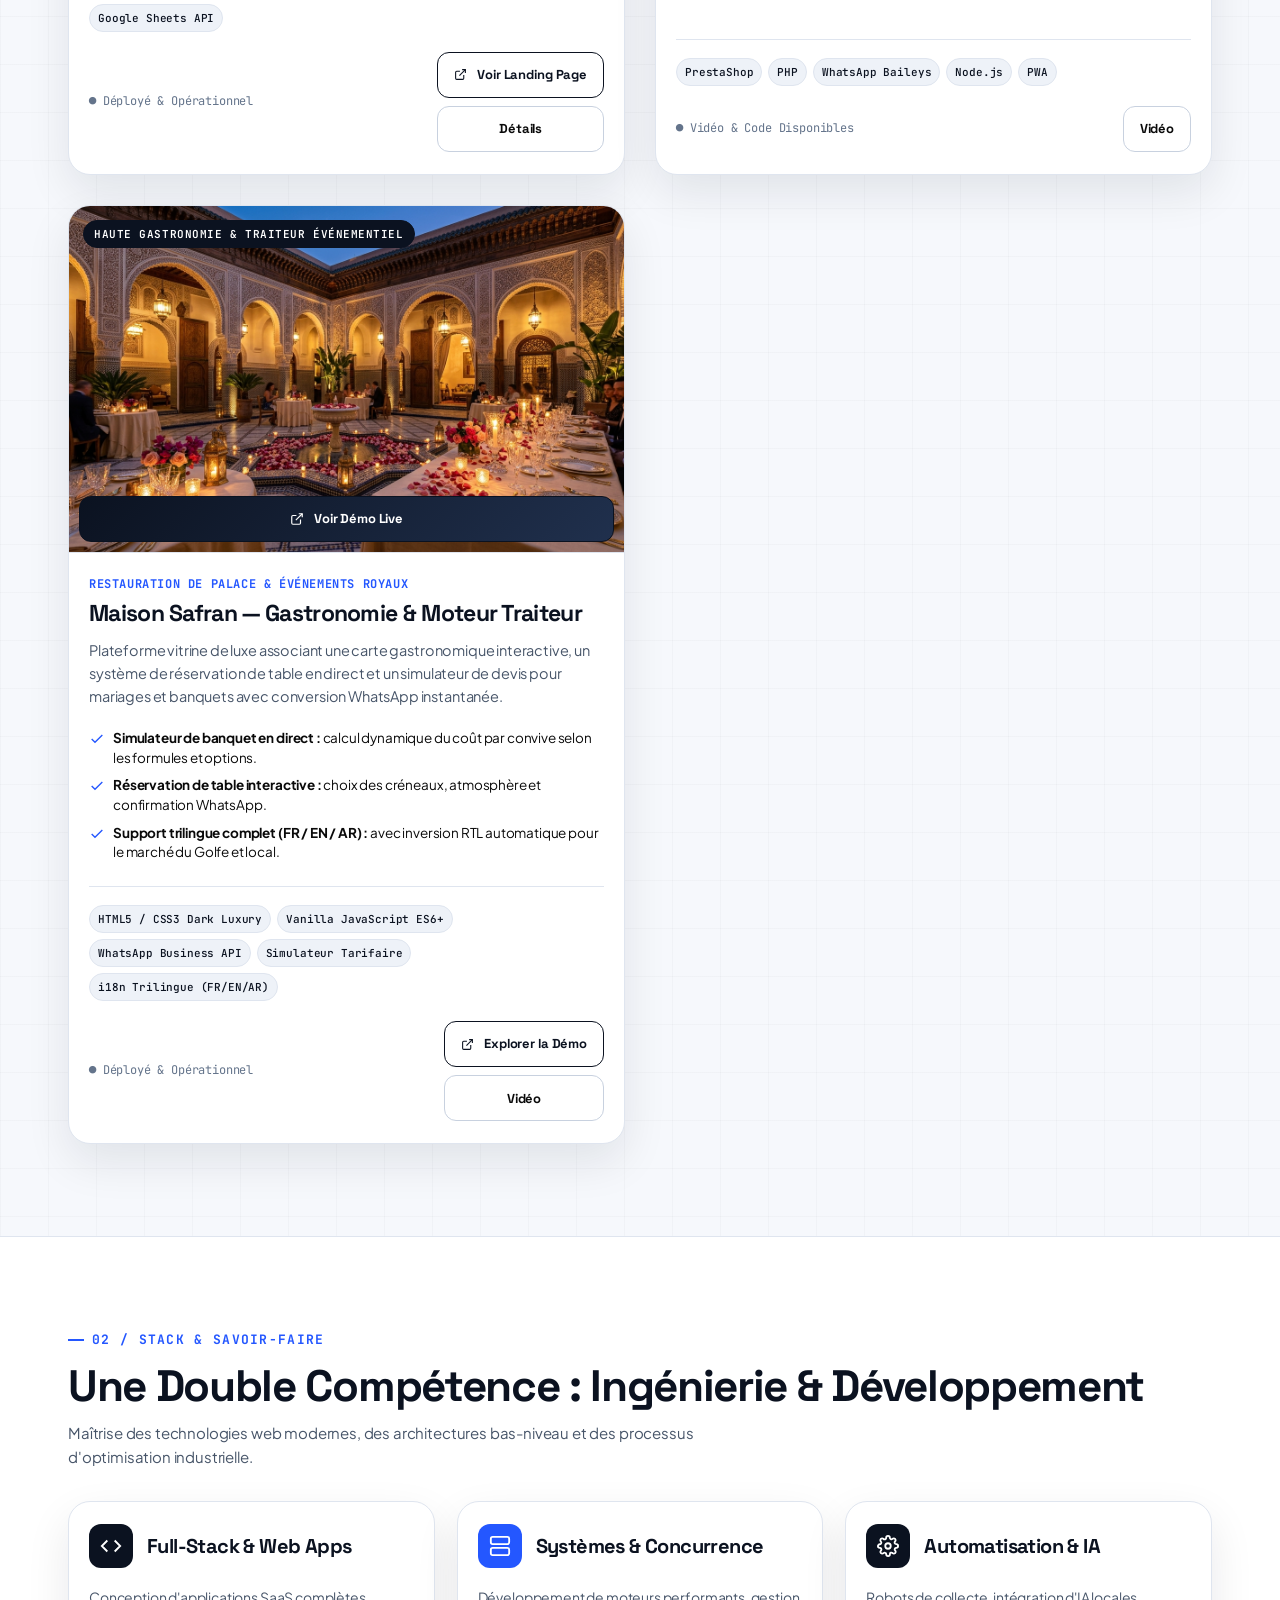
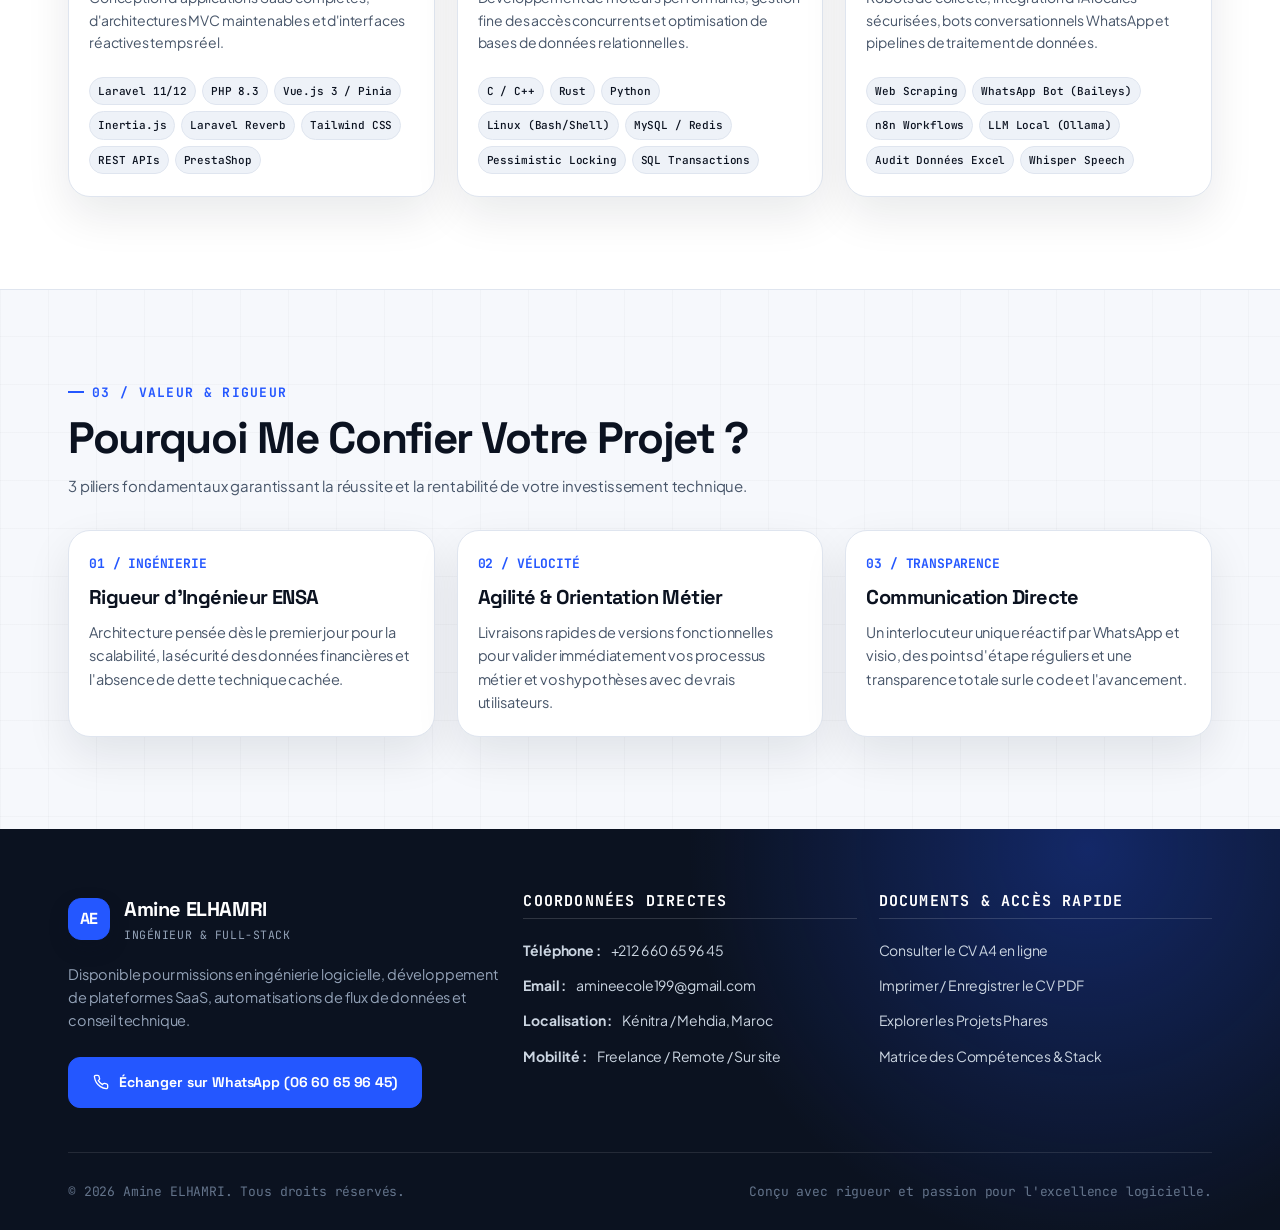
==== commit f6783b4f: "feat: refresh portfolio with mobile-first design" ====
--- a/index.html
+++ b/index.html
@@ -5,6 +5,7 @@
   <meta name="viewport" content="width=device-width, initial-scale=1.0">
   <title id="metaTitle">Amine ELHAMRI — Ingénieur d'État & Développeur Full-Stack</title>
   <meta name="description" id="metaDesc" content="Portfolio d'Amine ELHAMRI - Ingénieur en Génie Informatique & Industriel (ENSA). Conception de plateformes SaaS, architectures temps réel, applications web et automatisation de processus métier.">
+  <meta name="theme-color" content="#f6f8fc">
   
   <!-- Typography -->
   <link rel="preconnect" href="https://fonts.googleapis.com">
@@ -31,7 +32,7 @@
       </a>
 
       <!-- Navigation Links -->
-      <nav>
+      <nav id="mainNav" aria-label="Navigation principale">
         <ul class="nav-menu">
           <li>
             <a href="#projets" class="nav-link">
@@ -56,6 +57,12 @@
         </ul>
       </nav>
 
+      <button class="menu-toggle" id="menuToggle" type="button" aria-label="Ouvrir le menu" aria-controls="mainNav" aria-expanded="false">
+        <span></span>
+        <span></span>
+        <span></span>
+      </button>
+
       <!-- Nav Actions -->
       <div class="nav-actions">
         <!-- Language Switcher 90° -->
@@ -80,6 +87,11 @@
 
     </div>
   </header>
+
+  <a class="mobile-contact-fab" href="https://wa.me/212660659645?text=Bonjour%20Amine,%20j'ai%20consulté%20votre%20portfolio%20et%20je%20souhaite%20échanger%20sur%20un%20projet." target="_blank" rel="noopener" aria-label="Contacter Amine sur WhatsApp">
+    <svg width="20" height="20" viewBox="0 0 24 24" fill="none" stroke="currentColor" stroke-width="2"><path d="M22 16.92v3a2 2 0 0 1-2.18 2 19.79 19.79 0 0 1-8.63-3.07 19.5 19.5 0 0 1-6-6 19.79 19.79 0 0 1-3.07-8.67A2 2 0 0 1 4.11 2h3a2 2 0 0 1 2 1.72 12.84 12.84 0 0 0 .7 2.81 2 2 0 0 1-.45 2.11L8.09 9.91a16 16 0 0 0 6 6l1.27-1.27a2 2 0 0 1 2.11-.45 12.84 12.84 0 0 0 2.81.7A2 2 0 0 1 22 16.92z"/></svg>
+    <span>Discutons</span>
+  </a>
 
   <!-- ==========================================================================
        HERO SECTION (AIRY, IMPACTFUL, ARCHITECTURAL)
@@ -134,7 +146,7 @@
           
           <div class="portrait-frame-90">
             <div class="portrait-img-box">
-              <img src="assets/img/photo_pro_web.webp" alt="Amine ELHAMRI" onerror="this.src='assets/img/photo_pro.png'">
+              <img src="assets/img/photo_pro_web.webp" alt="Amine ELHAMRI" fetchpriority="high" decoding="async" onerror="this.src='assets/img/photo_pro.png'">
             </div>
           </div>
 
@@ -229,7 +241,7 @@
         <!-- PROJET 1 : MzadAuto.app (LIVE ONLINE) -->
         <article class="project-card-90" data-category="saas">
           <div class="project-media-wrap">
-            <img src="assets/img/mzadauto.png" alt="MzadAuto.app" onerror="this.src='assets/img/photo_pro_web.webp'">
+            <img src="assets/img/mzadauto.png" alt="MzadAuto.app" loading="lazy" decoding="async" onerror="this.src='assets/img/photo_pro_web.webp'">
             <div class="project-category-chip" data-i18n="p1_chip">SaaS & Marketplace</div>
             <div class="project-demo-btn-overlay">
               <button class="btn btn-sm btn-primary" data-demo="mzadauto" data-title="MzadAuto.app — Enchères en Direct & Comparateur">
@@ -288,7 +300,7 @@
         <!-- PROJET 2 : DRA RSK (PROJET DE STAGE) -->
         <article class="project-card-90" data-category="stage saas automation">
           <div class="project-media-wrap">
-            <img src="assets/img/dashboard_sigid.png" alt="DRA RSK Indemnités" onerror="this.src='assets/img/screen_002.png'">
+            <img src="assets/img/dashboard_sigid.png" alt="DRA RSK Indemnités" loading="lazy" decoding="async" onerror="this.src='assets/img/screen_002.png'">
             <div class="project-category-chip" style="background: var(--c-blue); border-color: var(--c-blue);" data-i18n="p2_chip">Projet de Stage • Finance & RH</div>
             <div class="project-demo-btn-overlay">
               <button class="btn btn-sm btn-primary" data-demo="dra-video" data-title="DRA-RSK — Dématérialisation Budgétaire & Audit">
@@ -349,7 +361,7 @@
         <!-- PROJET 3 : Majest Drive (LOCATION DE VOITURES - ASSET: location.png) -->
         <article class="project-card-90" data-category="automation saas">
           <div class="project-media-wrap">
-            <img src="assets/img/location.png" alt="Majest Drive Location" onerror="this.src='assets/img/photo_pro_web.webp'">
+            <img src="assets/img/location.png" alt="Majest Drive Location" loading="lazy" decoding="async" onerror="this.src='assets/img/photo_pro_web.webp'">
             <div class="project-category-chip" data-i18n="p3_chip">Growth & Automatisation B2B</div>
             <div class="project-demo-btn-overlay" style="display: flex; gap: 8px; flex-wrap: wrap; justify-content: center;">
               <a href="location/index.html" target="_blank" rel="noopener" class="btn btn-sm btn-primary">
@@ -411,7 +423,7 @@
         <!-- PROJET 4 : Boutique PrestaShop & 3andiBricole -->
         <article class="project-card-90" data-category="ecommerce automation">
           <div class="project-media-wrap">
-            <img src="assets/img/presta_002.png" alt="PrestaShop Store" onerror="this.src='assets/img/photo_pro_web.webp'">
+            <img src="assets/img/presta_002.png" alt="PrestaShop Store" loading="lazy" decoding="async" onerror="this.src='assets/img/photo_pro_web.webp'">
             <div class="project-category-chip" data-i18n="p4_chip">E-Commerce & WhatsApp Bridge</div>
             <div class="project-demo-btn-overlay">
               <button class="btn btn-sm btn-primary" data-demo="prestashop-video" data-title="Boutique PrestaShop & Parcours d'Achat">
@@ -463,7 +475,7 @@
         <!-- PROJET 5 : Maison Safran (HAUTE GASTRONOMIE & TRAITEUR DE PRESTIGE) -->
         <article class="project-card-90" data-category="ecommerce automation saas">
           <div class="project-media-wrap">
-            <img src="assets/img/gastronomie.jpg" alt="Maison Safran Gastronomie & Traiteur" onerror="this.src='assets/img/photo_pro_web.webp'">
+            <img src="assets/img/gastronomie.jpg" alt="Maison Safran Gastronomie & Traiteur" loading="lazy" decoding="async" onerror="this.src='assets/img/photo_pro_web.webp'">
             <div class="project-category-chip" data-i18n="p5_chip">Haute Gastronomie & Traiteur Événementiel</div>
             <div class="project-demo-btn-overlay" style="display: flex; gap: 8px; flex-wrap: wrap; justify-content: center;">
               <a href="gastronomie/index.html" target="_blank" rel="noopener" class="btn btn-sm btn-primary">
--- a/style.css
+++ b/style.css
@@ -1247,3 +1247,705 @@
     text-align: center;
   }
 }
+
+/* ==========================================================================
+   2026 VISUAL REFRESH — MOBILE-FIRST EXPERIENCE
+   ========================================================================== */
+:root {
+  --c-dark: #0b1220;
+  --c-blue: #2457ff;
+  --c-blue-soft: #e9efff;
+  --c-mint: #11b981;
+  --bg-page: #f6f8fc;
+  --bg-subtle: #eef2f8;
+  --border-light: #dfe5ef;
+  --border-medium: #c8d1df;
+  --shadow-card: 0 18px 45px rgba(11, 18, 32, 0.09);
+  --shadow-card-blue: 0 20px 50px rgba(36, 87, 255, 0.16);
+  --transition: 0.25s cubic-bezier(0.16, 1, 0.3, 1);
+}
+
+*, *::before, *::after {
+  border-radius: revert !important;
+}
+
+html {
+  scroll-padding-top: 92px;
+}
+
+body {
+  font-size: 15px;
+}
+
+body.nav-locked {
+  overflow: hidden;
+}
+
+.grid-canvas {
+  background-image:
+    radial-gradient(circle at 8% 4%, rgba(36, 87, 255, 0.11), transparent 24rem),
+    radial-gradient(circle at 95% 22%, rgba(17, 185, 129, 0.07), transparent 22rem),
+    linear-gradient(to right, rgba(11, 18, 32, 0.025) 1px, transparent 1px),
+    linear-gradient(to bottom, rgba(11, 18, 32, 0.025) 1px, transparent 1px);
+  background-size: auto, auto, 48px 48px, 48px 48px;
+}
+
+.container {
+  padding-inline: 18px;
+}
+
+.section {
+  padding: 72px 0;
+}
+
+.section-header {
+  gap: 10px;
+  margin-bottom: 32px;
+}
+
+.section-number,
+.hero-tag,
+.tech-tag-90,
+.project-category-chip,
+.status-indicator,
+.lang-switcher-90 {
+  border-radius: 999px !important;
+}
+
+.section-title {
+  font-size: clamp(30px, 9vw, 44px);
+  text-wrap: balance;
+}
+
+.section-subtitle {
+  font-size: 15px;
+}
+
+.navbar {
+  padding: 12px 0;
+  background: rgba(246, 248, 252, 0.86);
+  border-bottom-color: rgba(200, 209, 223, 0.72);
+}
+
+.navbar.scrolled {
+  border-bottom-color: var(--border-medium);
+  box-shadow: 0 12px 30px rgba(11, 18, 32, 0.06);
+}
+
+.nav-container {
+  gap: 10px;
+}
+
+.logo-symbol {
+  width: 42px;
+  height: 42px;
+  border-radius: 13px !important;
+  background: linear-gradient(145deg, var(--c-dark), #22304a);
+  box-shadow: 0 8px 20px rgba(11, 18, 32, 0.18);
+}
+
+.brand-info {
+  display: none;
+}
+
+.nav-actions .status-indicator,
+.nav-actions > .btn {
+  display: none;
+}
+
+.lang-switcher-90 {
+  overflow: hidden;
+  box-shadow: none;
+  border-color: var(--border-medium);
+}
+
+.lang-btn {
+  min-width: 38px;
+  min-height: 36px;
+}
+
+.menu-toggle {
+  width: 44px;
+  height: 44px;
+  margin-left: auto;
+  display: grid;
+  place-content: center;
+  gap: 5px;
+  border: 1px solid var(--border-medium);
+  border-radius: 13px !important;
+  background: rgba(255, 255, 255, 0.9);
+  color: var(--c-dark);
+  cursor: pointer;
+  position: relative;
+  z-index: 1002;
+}
+
+.menu-toggle span {
+  width: 20px;
+  height: 2px;
+  border-radius: 2px !important;
+  background: currentColor;
+  transition: var(--transition);
+}
+
+.menu-open .menu-toggle span:nth-child(1) {
+  transform: translateY(7px) rotate(45deg);
+}
+
+.menu-open .menu-toggle span:nth-child(2) {
+  opacity: 0;
+}
+
+.menu-open .menu-toggle span:nth-child(3) {
+  transform: translateY(-7px) rotate(-45deg);
+}
+
+.navbar nav {
+  position: fixed;
+  inset: 67px 12px auto;
+  padding: 12px;
+  background: rgba(255, 255, 255, 0.98);
+  border: 1px solid var(--border-light);
+  border-radius: 20px !important;
+  box-shadow: 0 24px 70px rgba(11, 18, 32, 0.2);
+  opacity: 0;
+  visibility: hidden;
+  transform: translateY(-12px) scale(0.98);
+  transition: var(--transition);
+  z-index: 1001;
+}
+
+.navbar.menu-open nav {
+  opacity: 1;
+  visibility: visible;
+  transform: translateY(0) scale(1);
+}
+
+.nav-menu {
+  display: flex;
+  flex-direction: column;
+  align-items: stretch;
+  gap: 2px;
+}
+
+.nav-link {
+  width: 100%;
+  min-height: 52px;
+  padding: 12px 14px;
+  border-radius: 12px !important;
+  font-size: 15px;
+}
+
+.nav-link:hover,
+.nav-link.active {
+  background: var(--c-blue-soft);
+}
+
+.nav-link::after {
+  display: none;
+}
+
+.hero-section {
+  padding: 104px 0 62px;
+  background: transparent;
+}
+
+.hero-grid {
+  grid-template-columns: 1fr;
+  gap: 44px;
+}
+
+.hero-tag {
+  padding: 8px 12px;
+  margin-bottom: 20px;
+  border-color: var(--border-medium);
+  box-shadow: none;
+  line-height: 1.35;
+}
+
+.hero-title {
+  font-size: clamp(38px, 11.5vw, 58px);
+  line-height: 1.02;
+  margin-bottom: 22px;
+  text-wrap: balance;
+}
+
+.hero-title .highlight {
+  background: linear-gradient(120deg, var(--c-blue), #6b3df5);
+  -webkit-background-clip: text;
+  background-clip: text;
+  color: transparent;
+}
+
+.hero-description {
+  font-size: 16px;
+  line-height: 1.7;
+  margin-bottom: 28px;
+}
+
+.hero-actions {
+  display: grid;
+  gap: 12px;
+  margin-bottom: 34px;
+}
+
+.btn {
+  min-height: 46px;
+  border-radius: 12px !important;
+}
+
+.btn-lg {
+  width: 100%;
+  padding: 15px 18px;
+}
+
+.btn-primary,
+.btn-blue,
+.btn-outline {
+  box-shadow: none;
+}
+
+.btn-primary {
+  background: linear-gradient(135deg, var(--c-dark), #20304d);
+}
+
+.btn-primary:hover,
+.btn-blue:hover,
+.btn-outline:hover {
+  transform: translateY(-2px);
+  box-shadow: 0 12px 26px rgba(36, 87, 255, 0.2);
+}
+
+.hero-credentials {
+  grid-template-columns: 1fr;
+  gap: 11px;
+}
+
+.credential-item {
+  font-size: 13px;
+}
+
+.hero-visual {
+  max-width: 520px;
+  margin: 0 auto;
+}
+
+.portrait-frame-90 {
+  padding: 8px;
+  border: 0;
+  border-radius: 26px !important;
+  background: rgba(255, 255, 255, 0.8);
+  box-shadow: var(--shadow-card);
+}
+
+.portrait-frame-90:hover {
+  transform: translateY(-3px);
+  box-shadow: var(--shadow-card-blue);
+}
+
+.portrait-img-box {
+  border-radius: 20px !important;
+}
+
+.hero-stat-badge {
+  position: static;
+  width: calc(100% - 20px);
+  margin: 12px auto 0;
+  padding: 12px 14px;
+  border: 1px solid var(--border-light);
+  border-radius: 16px !important;
+  box-shadow: var(--shadow-card);
+}
+
+.hero-stat-badge:hover {
+  transform: translateY(-2px);
+  box-shadow: var(--shadow-card-blue);
+}
+
+.stat-icon-square,
+.skill-icon-box {
+  border-radius: 12px !important;
+}
+
+.metrics-strip {
+  padding: 24px 0;
+  border-color: var(--border-light);
+  background: rgba(255, 255, 255, 0.82);
+}
+
+.metrics-row {
+  grid-template-columns: repeat(2, minmax(0, 1fr));
+  gap: 12px;
+}
+
+.metric-block {
+  padding: 16px;
+  border: 1px solid var(--border-light);
+  border-radius: 16px !important;
+  background: var(--bg-white);
+}
+
+.metric-figure {
+  font-size: clamp(23px, 7vw, 32px);
+}
+
+.metric-explanation {
+  display: none;
+}
+
+.filter-bar {
+  flex-wrap: nowrap;
+  overflow-x: auto;
+  margin: 0 -18px 28px;
+  padding: 0 18px 14px;
+  scrollbar-width: none;
+  scroll-snap-type: x proximity;
+}
+
+.filter-bar::-webkit-scrollbar {
+  display: none;
+}
+
+.filter-btn {
+  flex: 0 0 auto;
+  min-height: 42px;
+  border-radius: 999px !important;
+  scroll-snap-align: start;
+}
+
+.filter-btn.active {
+  background: var(--c-blue);
+  border-color: var(--c-blue);
+  box-shadow: none;
+}
+
+.projects-grid,
+.skills-grid-3,
+.value-grid-3,
+.footer-top-grid {
+  grid-template-columns: 1fr;
+  gap: 22px;
+}
+
+.project-card-90,
+.skill-card-90,
+.value-card-90 {
+  border: 1px solid var(--border-light);
+  border-radius: 22px !important;
+  overflow: hidden;
+  box-shadow: var(--shadow-card);
+}
+
+.project-card-90:hover,
+.skill-card-90:hover,
+.value-card-90:hover {
+  transform: translateY(-4px);
+  border-color: rgba(36, 87, 255, 0.35);
+  box-shadow: var(--shadow-card-blue);
+}
+
+.project-media-wrap {
+  border-bottom-color: var(--border-light);
+  aspect-ratio: 16 / 10;
+}
+
+.project-category-chip {
+  max-width: calc(100% - 28px);
+  overflow: hidden;
+  text-overflow: ellipsis;
+  white-space: nowrap;
+}
+
+.project-demo-btn-overlay {
+  bottom: 10px;
+  right: 10px;
+  left: 10px;
+}
+
+.project-demo-btn-overlay .btn {
+  width: 100%;
+  backdrop-filter: blur(8px);
+}
+
+.project-content-body,
+.skill-card-90,
+.value-card-90 {
+  padding: 22px 20px;
+}
+
+.project-card-title {
+  font-size: 23px;
+}
+
+.project-card-footer {
+  align-items: stretch;
+  flex-direction: column;
+}
+
+.project-card-footer .btn,
+.project-card-footer > div {
+  width: 100%;
+}
+
+.project-card-footer > div {
+  flex-direction: column;
+}
+
+.stage-note-box {
+  border: 0;
+  border-left: 4px solid var(--c-blue);
+  border-radius: 12px !important;
+}
+
+.footer-section {
+  padding: 64px 0 28px;
+  border-top: 0;
+  background:
+    radial-gradient(circle at 85% 5%, rgba(36, 87, 255, 0.32), transparent 25rem),
+    var(--c-dark);
+}
+
+.footer-top-grid {
+  margin-bottom: 44px;
+}
+
+.footer-brand .brand-info {
+  display: flex;
+}
+
+.footer-brand .btn {
+  width: 100%;
+  white-space: normal;
+  text-align: center;
+}
+
+.mobile-contact-fab {
+  position: fixed;
+  right: 16px;
+  bottom: max(16px, env(safe-area-inset-bottom));
+  z-index: 900;
+  display: inline-flex;
+  align-items: center;
+  gap: 8px;
+  padding: 12px 16px;
+  border-radius: 999px !important;
+  background: #16a36a;
+  color: #fff;
+  box-shadow: 0 14px 34px rgba(11, 18, 32, 0.24);
+  font-weight: 700;
+  text-decoration: none;
+}
+
+.modal-overlay {
+  padding: 10px;
+}
+
+.modal-card-90 {
+  max-height: 92svh;
+  border: 0;
+  border-radius: 20px !important;
+  overflow: hidden auto;
+  box-shadow: 0 28px 80px rgba(0, 0, 0, 0.35);
+}
+
+.modal-inner-content {
+  padding: 16px;
+}
+
+:focus-visible {
+  outline: 3px solid rgba(36, 87, 255, 0.45);
+  outline-offset: 3px;
+}
+
+@media (min-width: 560px) {
+  .container {
+    padding-inline: 28px;
+  }
+
+  .brand-info {
+    display: flex;
+  }
+
+  .hero-actions {
+    display: flex;
+  }
+
+  .btn-lg {
+    width: auto;
+  }
+
+  .metric-explanation {
+    display: block;
+  }
+
+  .project-card-footer {
+    align-items: center;
+    flex-direction: row;
+  }
+
+  .project-card-footer .btn,
+  .project-card-footer > div {
+    width: auto;
+  }
+}
+
+@media (min-width: 760px) {
+  .section {
+    padding: 92px 0;
+  }
+
+  .metrics-row {
+    gap: 18px;
+  }
+
+  .skills-grid-3,
+  .value-grid-3 {
+    grid-template-columns: repeat(2, minmax(0, 1fr));
+  }
+
+  .footer-top-grid {
+    grid-template-columns: 1.2fr 1fr;
+  }
+
+  .footer-brand .btn {
+    width: auto;
+  }
+}
+
+@media (min-width: 901px) {
+  body {
+    font-size: 16px;
+  }
+
+  .container {
+    padding-inline: 28px;
+  }
+
+  .navbar {
+    padding: 15px 0;
+  }
+
+  .menu-toggle {
+    display: none;
+  }
+
+  .navbar nav {
+    position: static;
+    inset: auto;
+    padding: 0;
+    background: transparent;
+    border: 0;
+    box-shadow: none;
+    opacity: 1;
+    visibility: visible;
+    transform: none;
+  }
+
+  .nav-menu {
+    flex-direction: row;
+    align-items: center;
+    gap: clamp(10px, 2vw, 28px);
+  }
+
+  .nav-link {
+    width: auto;
+    min-height: auto;
+    padding: 8px 0;
+    font-size: 13px;
+    border-radius: 0 !important;
+  }
+
+  .nav-link:hover,
+  .nav-link.active {
+    background: transparent;
+  }
+
+  .nav-link::after {
+    display: block;
+  }
+
+  .nav-actions .status-indicator {
+    display: inline-flex;
+  }
+
+  .nav-actions > .btn:last-child {
+    display: inline-flex;
+  }
+
+  .hero-section {
+    padding: 148px 0 100px;
+  }
+
+  .hero-grid {
+    grid-template-columns: minmax(0, 1.18fr) minmax(360px, 0.82fr);
+    gap: clamp(48px, 6vw, 84px);
+  }
+
+  .hero-title {
+    font-size: clamp(48px, 5vw, 68px);
+  }
+
+  .hero-description {
+    font-size: 18px;
+  }
+
+  .hero-credentials {
+    grid-template-columns: repeat(3, 1fr);
+  }
+
+  .hero-stat-badge {
+    position: absolute;
+    width: auto;
+    margin: 0;
+  }
+
+  .badge-pos-1 {
+    left: -24px;
+    bottom: -22px;
+  }
+
+  .badge-pos-2 {
+    top: 24px;
+    right: -22px;
+  }
+
+  .metrics-row {
+    grid-template-columns: repeat(4, 1fr);
+  }
+
+  .projects-grid {
+    grid-template-columns: repeat(2, minmax(0, 1fr));
+    gap: 30px;
+  }
+
+  .skills-grid-3,
+  .value-grid-3 {
+    grid-template-columns: repeat(3, minmax(0, 1fr));
+  }
+
+  .footer-top-grid {
+    grid-template-columns: 1.3fr 1fr 1fr;
+  }
+
+  .mobile-contact-fab {
+    display: none;
+  }
+}
+
+@media (min-width: 1100px) {
+  .nav-actions > .btn {
+    display: inline-flex;
+  }
+}
+
+@media (prefers-reduced-motion: reduce) {
+  html {
+    scroll-behavior: auto;
+  }
+
+  *, *::before, *::after {
+    animation-duration: 0.01ms !important;
+    animation-iteration-count: 1 !important;
+    transition-duration: 0.01ms !important;
+  }
+}
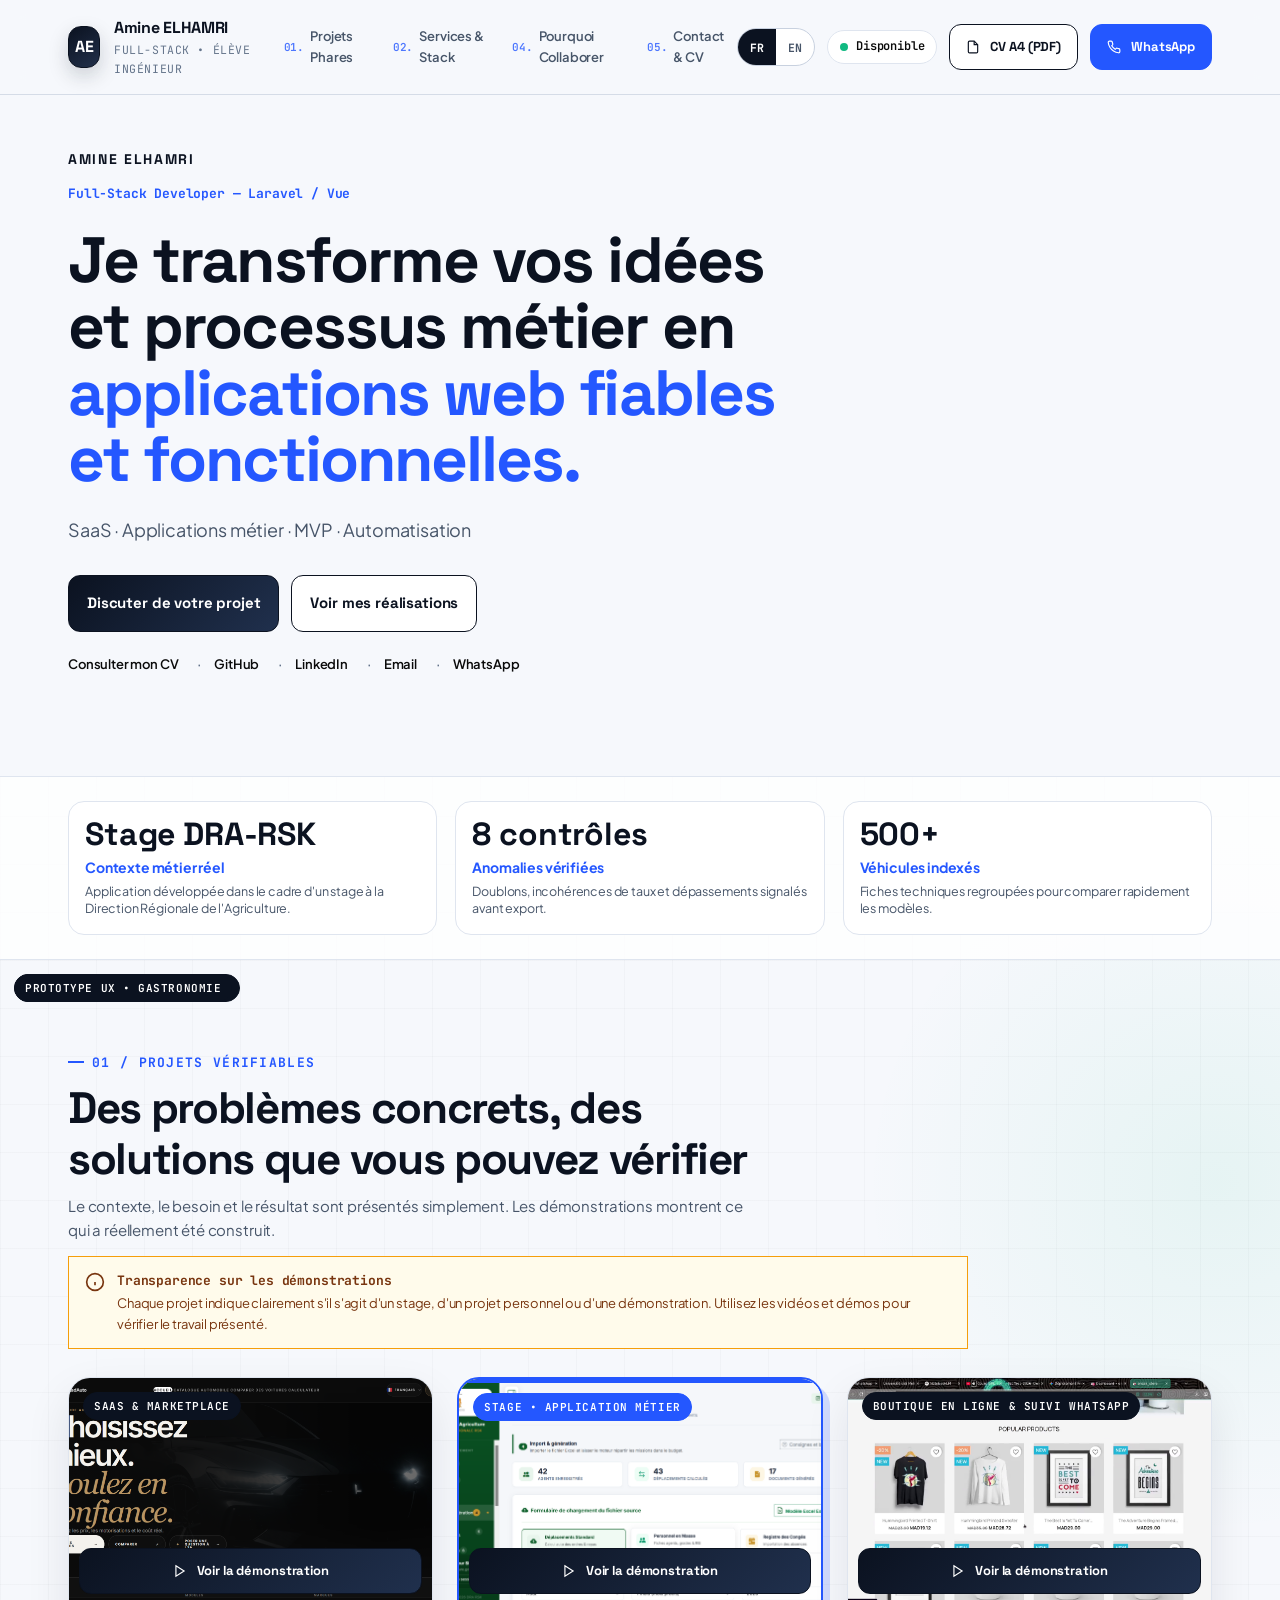
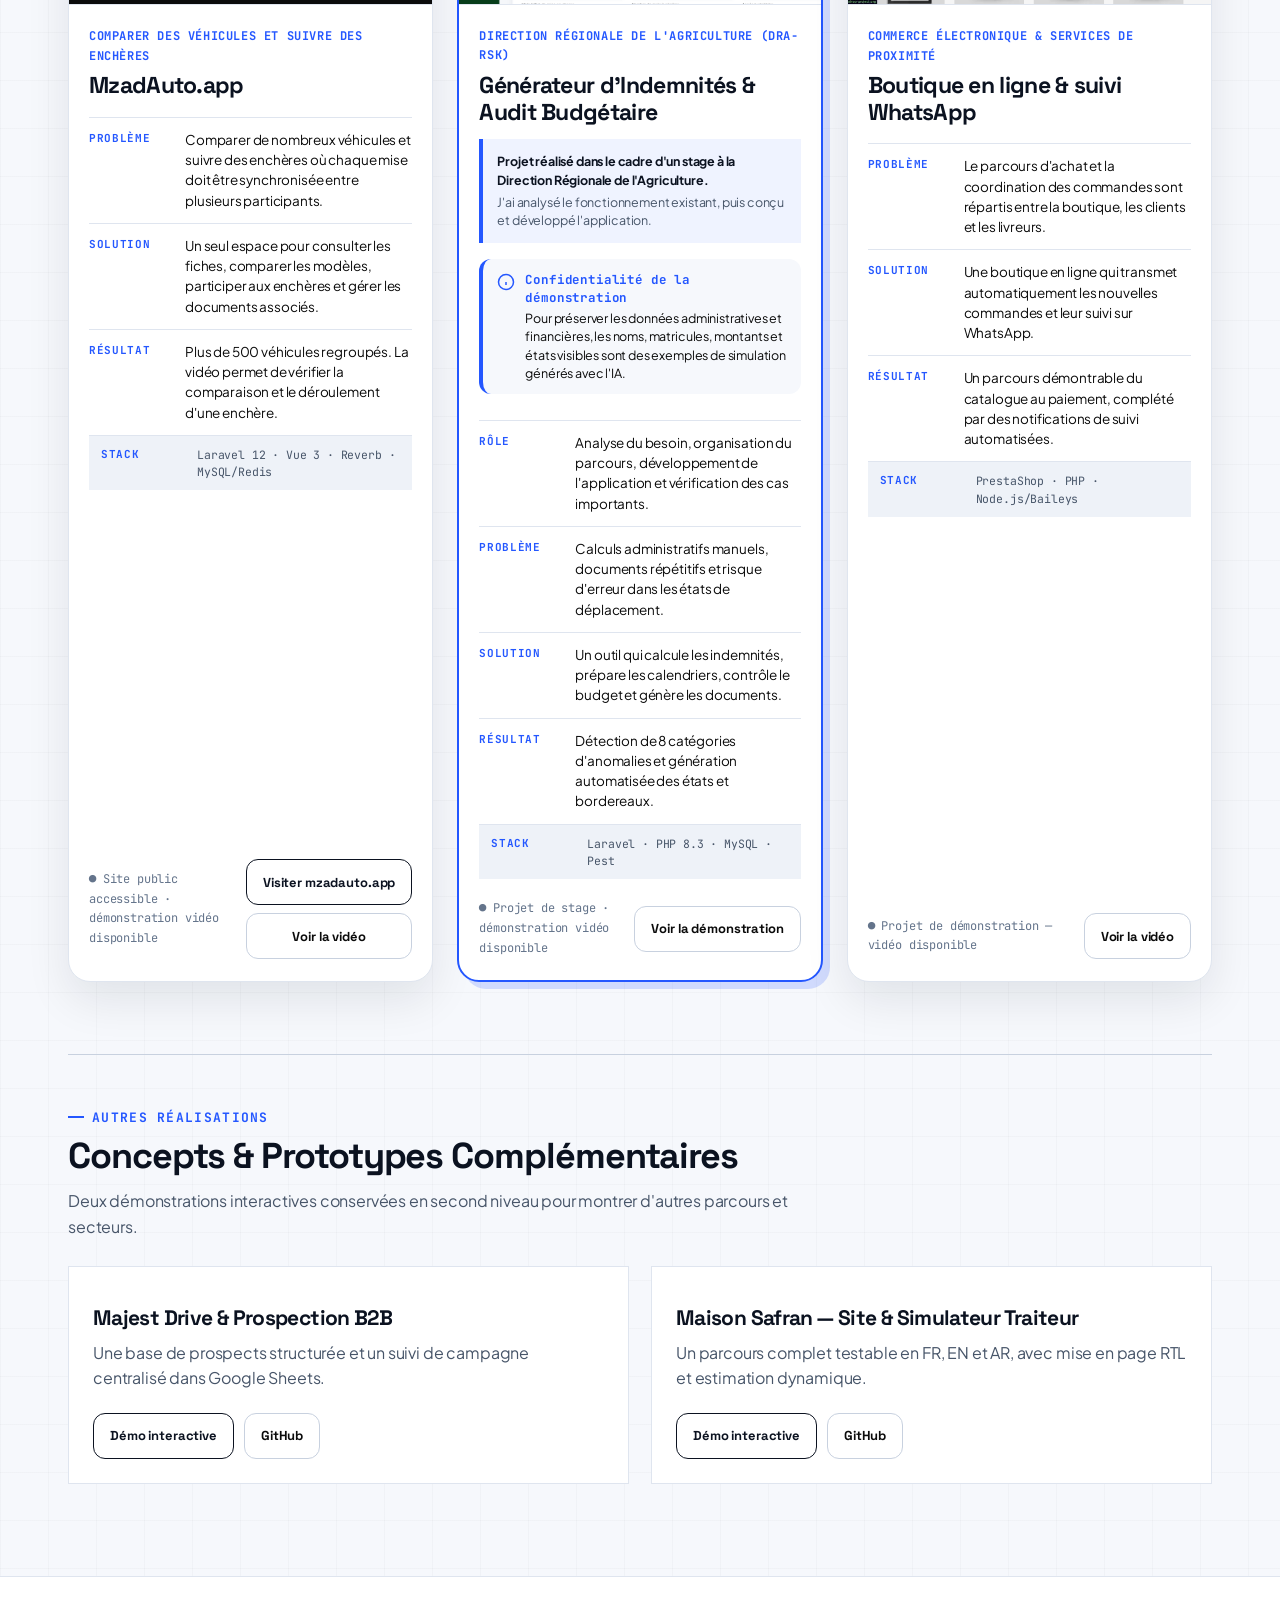
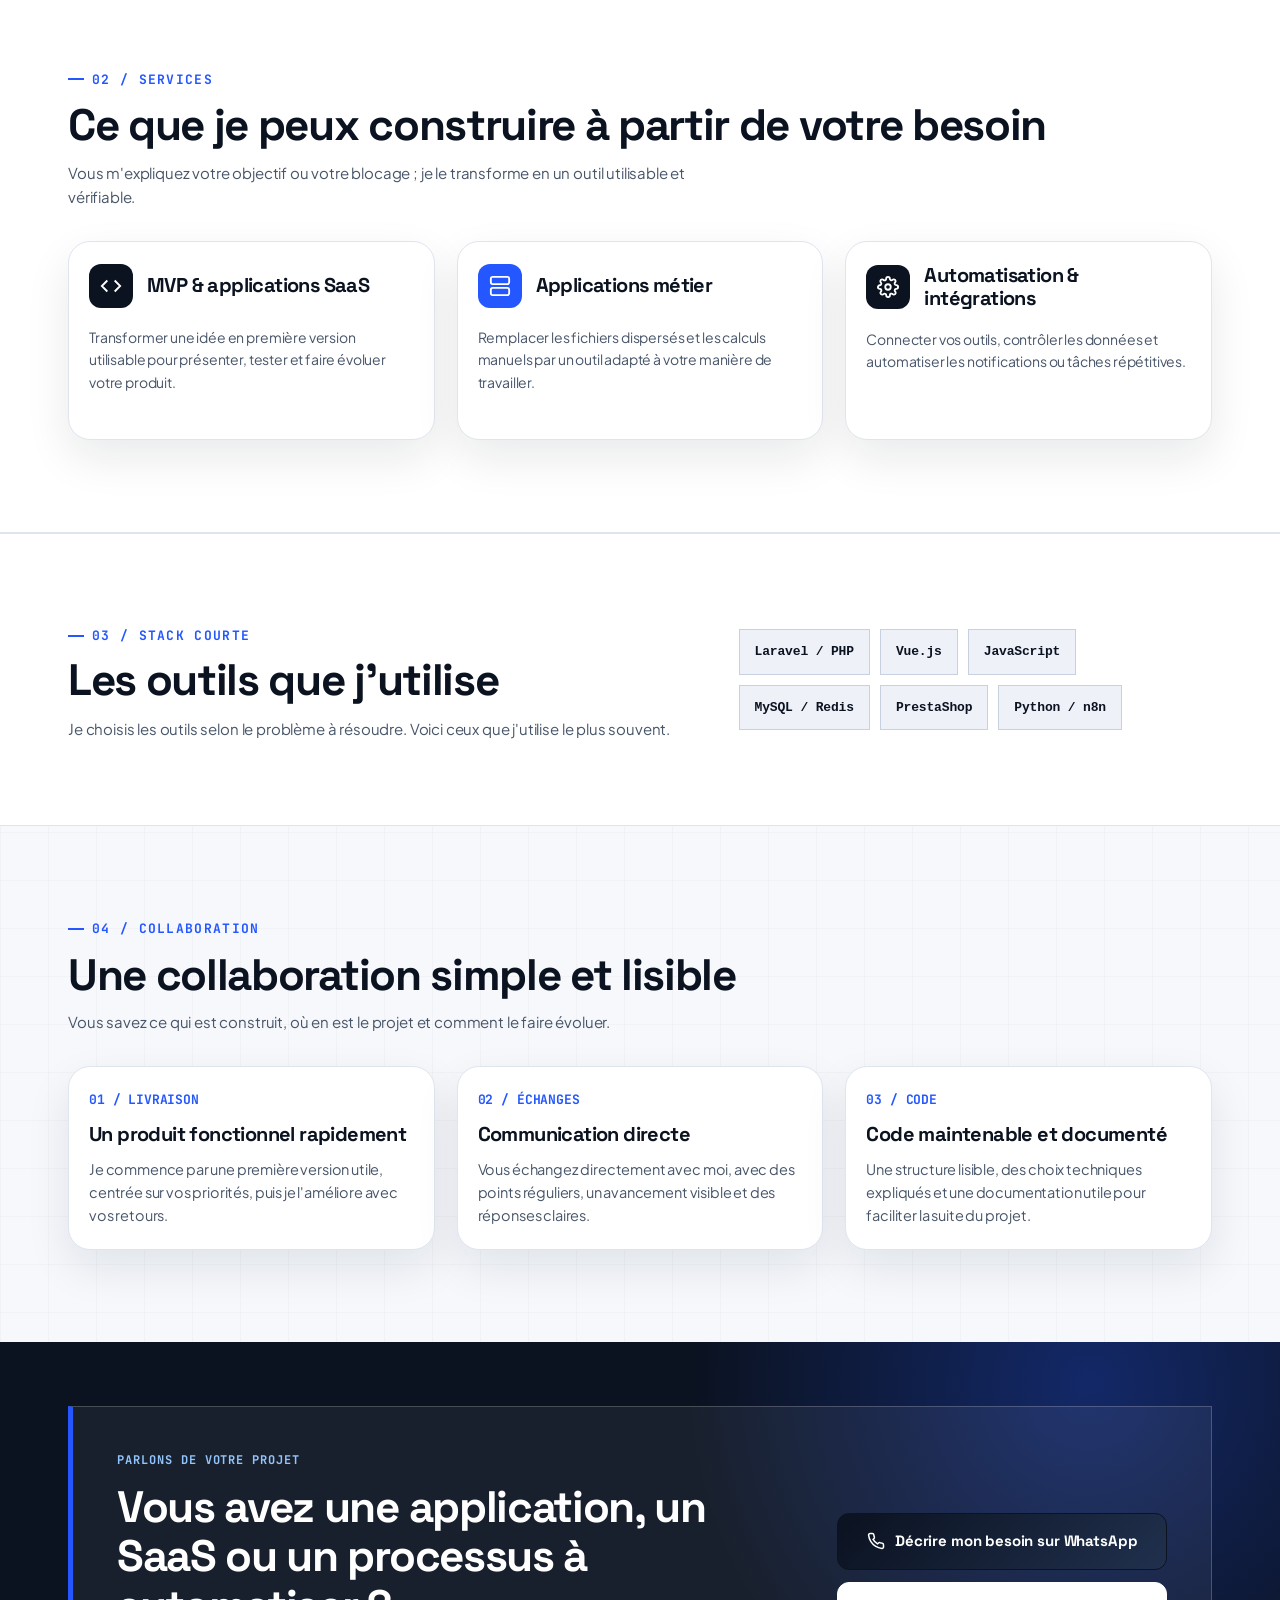
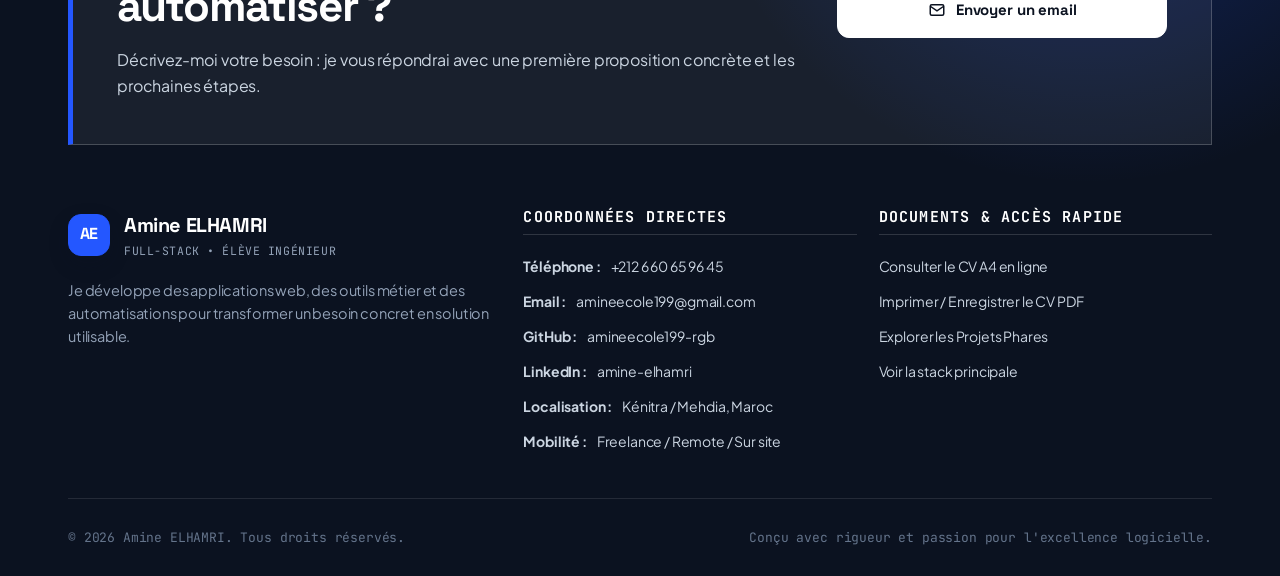
==== commit 3010d6a2: "Improve portfolio positioning and project demos" ====
--- a/index.html
+++ b/index.html
@@ -3,8 +3,8 @@
 <head>
   <meta charset="UTF-8">
   <meta name="viewport" content="width=device-width, initial-scale=1.0">
-  <title id="metaTitle">Amine ELHAMRI — Ingénieur d'État & Développeur Full-Stack</title>
-  <meta name="description" id="metaDesc" content="Portfolio d'Amine ELHAMRI - Ingénieur en Génie Informatique & Industriel (ENSA). Conception de plateformes SaaS, architectures temps réel, applications web et automatisation de processus métier.">
+  <title id="metaTitle">Amine ELHAMRI — Développeur Full-Stack | Élève ingénieur ENSA</title>
+  <meta name="description" id="metaDesc" content="Portfolio d'Amine ELHAMRI, développeur Full-Stack et élève ingénieur ENSA. Applications web, SaaS, MVP et automatisations métier avec Laravel et Vue.">
   <meta name="theme-color" content="#f6f8fc">
   
   <!-- Typography -->
@@ -27,7 +27,7 @@
         <div class="logo-symbol">AE</div>
         <div class="brand-info">
           <span class="brand-name">Amine ELHAMRI</span>
-          <span class="brand-title" data-i18n="brand_title">Ingénieur & Full-Stack</span>
+          <span class="brand-title" data-i18n="brand_title">Full-Stack • Élève ingénieur</span>
         </div>
       </a>
 
@@ -41,17 +41,17 @@
           </li>
           <li>
             <a href="#expertise" class="nav-link">
-              <span class="nav-num">02.</span> <span data-i18n="nav_skills">Expertise & Stack</span>
+              <span class="nav-num">02.</span> <span data-i18n="nav_skills">Services & Stack</span>
             </a>
           </li>
           <li>
             <a href="#valeur" class="nav-link">
-              <span class="nav-num">03.</span> <span data-i18n="nav_why">Pourquoi Collaborer</span>
+              <span class="nav-num">04.</span> <span data-i18n="nav_why">Pourquoi Collaborer</span>
             </a>
           </li>
           <li>
             <a href="#contact" class="nav-link">
-              <span class="nav-num">04.</span> <span data-i18n="nav_contact">Contact & CV</span>
+              <span class="nav-num">05.</span> <span data-i18n="nav_contact">Contact & CV</span>
             </a>
           </li>
         </ul>
@@ -100,78 +100,45 @@
     <div class="container hero-grid">
       
       <div class="hero-text-col">
+        <p class="hero-name">AMINE ELHAMRI</p>
         <div class="hero-tag">
-          <span class="dot"></span>
-          <span data-i18n="hero_tag">Ingénieur d'État ENSA • Développeur Full-Stack & Systèmes</span>
+          <span data-i18n="hero_tag">Full-Stack Developer — Laravel / Vue</span>
         </div>
 
         <h1 class="hero-title" data-i18n="hero_title">
-          Conception de Plateformes SaaS, <span class="highlight">Systèmes Temps Réel</span> & Automatisation Métier
+          Je transforme vos idées et processus métier en <span class="highlight">applications web fiables et fonctionnelles.</span>
         </h1>
 
         <p class="hero-description" data-i18n="hero_desc">
-          J'accompagne les entreprises et entrepreneurs dans la concrétisation de solutions logicielles fiables et évolutives. En associant la <strong>rigueur d'ingénierie ENSA</strong> et la <strong>vélocité start-up</strong>, je transforme des workflows complexes en produits web robustes et orientés résultats.
+          SaaS · Applications métier · MVP · Automatisation
         </p>
 
         <div class="hero-actions">
-          <a href="#projets" class="btn btn-primary btn-lg">
-            <svg width="18" height="18" viewBox="0 0 24 24" fill="none" stroke="currentColor" stroke-width="2"><circle cx="12" cy="12" r="10"/><polyline points="12 6 12 12 16 14"/></svg>
-            <span data-i18n="hero_btn_projects">Explorer les Réalisations</span>
-          </a>
-          <a id="heroCvBtn" href="cv.html" class="btn btn-outline btn-lg">
-            <svg width="18" height="18" viewBox="0 0 24 24" fill="none" stroke="currentColor" stroke-width="2"><path d="M21 15v4a2 2 0 0 1-2 2H5a2 2 0 0 1-2-2v-4"/><polyline points="7 10 12 15 17 10"/><line x1="12" y1="15" x2="12" y2="3"/></svg>
-            <span data-i18n="hero_btn_cv">Consulter le CV A4</span>
-          </a>
-        </div>
-
-        <div class="hero-credentials">
-          <div class="credential-item">
-            <svg width="16" height="16" viewBox="0 0 24 24" fill="none" stroke="currentColor" stroke-width="2"><polyline points="20 6 9 17 4 12"/></svg>
-            <span data-i18n="cred_ensa">Cursus Ingénieur d'État (ENSA Kénitra)</span>
-          </div>
-          <div class="credential-item">
-            <svg width="16" height="16" viewBox="0 0 24 24" fill="none" stroke="currentColor" stroke-width="2"><polyline points="20 6 9 17 4 12"/></svg>
-            <span data-i18n="cred_snee">Statut Étudiant-Entrepreneur (SNEE)</span>
-          </div>
-          <div class="credential-item">
-            <svg width="16" height="16" viewBox="0 0 24 24" fill="none" stroke="currentColor" stroke-width="2"><polyline points="20 6 9 17 4 12"/></svg>
-            <span data-i18n="cred_sql">Architectures & Concurrence SQL Sécurisée</span>
-          </div>
-        </div>
-      </div>
-
-      <!-- Hero Visual / Sharp 90° Frame -->
-      <div class="hero-visual">
-        <div class="hero-portrait-card">
-          
-          <div class="portrait-frame-90">
-            <div class="portrait-img-box">
-              <img src="assets/img/photo_pro_web.webp" alt="Amine ELHAMRI" fetchpriority="high" decoding="async" onerror="this.src='assets/img/photo_pro.png'">
-            </div>
-          </div>
-
-          <!-- Floating Sharp Stat Badges -->
-          <div class="hero-stat-badge badge-pos-1">
-            <div class="stat-icon-square">
-              <svg width="18" height="18" viewBox="0 0 24 24" fill="none" stroke="currentColor" stroke-width="2"><polygon points="13 2 3 14 12 14 11 22 21 10 12 10 13 2"/></svg>
-            </div>
-            <div>
-              <div class="stat-val">&lt; 50ms</div>
-              <div class="stat-lbl" data-i18n="stat_ws_lbl">WebSockets Temps Réel</div>
-            </div>
-          </div>
-
-          <div class="hero-stat-badge badge-pos-2">
-            <div class="stat-icon-square" style="background: var(--c-blue);">
-              <svg width="18" height="18" viewBox="0 0 24 24" fill="none" stroke="currentColor" stroke-width="2"><path d="M12 2v20M17 5H9.5a3.5 3.5 0 0 0 0 7h5a3.5 3.5 0 0 1 0 7H6"/></svg>
-            </div>
-            <div>
-              <div class="stat-val">100%</div>
-              <div class="stat-lbl" data-i18n="stat_demat_lbl">Dématérialisation Métier</div>
-            </div>
-          </div>
-
-        </div>
+          <a href="https://wa.me/212660659645?text=Bonjour%20Amine,%20j'ai%20consulté%20votre%20portfolio%20et%20je%20souhaite%20échanger%20sur%20un%20projet." target="_blank" rel="noopener" class="btn btn-primary btn-lg">
+            <span data-i18n="hero_btn_contact">Discuter de votre projet</span>
+          </a>
+          <a href="#projets" class="btn btn-outline btn-lg">
+            <span data-i18n="hero_btn_projects">Voir mes réalisations</span>
+          </a>
+        </div>
+
+        <nav class="hero-social-links" aria-label="Profils et contact">
+          <a id="heroCvBtn" href="cv.html">
+            <span data-i18n="hero_btn_cv">Consulter mon CV</span>
+          </a>
+          <a href="https://github.com/amineecole199-rgb" target="_blank" rel="noopener" aria-label="GitHub d'Amine ELHAMRI">
+            <span>GitHub</span>
+          </a>
+          <a href="https://www.linkedin.com/in/amine-elhamri-157341414/" target="_blank" rel="noopener" aria-label="LinkedIn d'Amine ELHAMRI">
+            <span>LinkedIn</span>
+          </a>
+          <a href="mailto:amineecole199@gmail.com" aria-label="Envoyer un email à Amine ELHAMRI">
+            <span>Email</span>
+          </a>
+          <a href="https://wa.me/212660659645" target="_blank" rel="noopener" aria-label="Contacter Amine ELHAMRI sur WhatsApp">
+            <span>WhatsApp</span>
+          </a>
+        </nav>
       </div>
 
     </div>
@@ -185,27 +152,21 @@
       <div class="metrics-row">
         
         <div class="metric-block">
-          <div class="metric-figure">100%</div>
-          <div class="metric-name" data-i18n="metric_1_title">Automatisation Processus</div>
-          <div class="metric-explanation" data-i18n="metric_1_desc">Dématérialisation complète des calculs financiers et suppression des erreurs manuelles.</div>
+          <div class="metric-figure" data-i18n="metric_1_figure">Stage DRA-RSK</div>
+          <div class="metric-name" data-i18n="metric_1_title">Contexte métier réel</div>
+          <div class="metric-explanation" data-i18n="metric_1_desc">Application développée dans le cadre d'un stage à la Direction Régionale de l'Agriculture.</div>
         </div>
 
         <div class="metric-block">
-          <div class="metric-figure">&lt; 50ms</div>
-          <div class="metric-name" data-i18n="metric_2_title">Temps Réel & WebSockets</div>
-          <div class="metric-explanation" data-i18n="metric_2_desc">Diffusion instantanée d'enchères automobiles interactives via Laravel Reverb & Vue 3.</div>
+          <div class="metric-figure" data-i18n="metric_2_figure">8 contrôles</div>
+          <div class="metric-name" data-i18n="metric_2_title">Anomalies vérifiées</div>
+          <div class="metric-explanation" data-i18n="metric_2_desc">Doublons, incohérences de taux et dépassements signalés avant export.</div>
         </div>
 
         <div class="metric-block">
           <div class="metric-figure">500+</div>
-          <div class="metric-name" data-i18n="metric_3_title">Modèles Automobile Indexés</div>
-          <div class="metric-explanation" data-i18n="metric_3_desc">Base relationnelle optimisée avec moteur de comparaison multicritères intelligent.</div>
-        </div>
-
-        <div class="metric-block">
-          <div class="metric-figure">8 Anomalies</div>
-          <div class="metric-name" data-i18n="metric_4_title">Audit Automatisé RH/Finance</div>
-          <div class="metric-explanation" data-i18n="metric_4_desc">Détection algorithmique de doublons, incohérences de taux et plafonds budgétaires.</div>
+          <div class="metric-name" data-i18n="metric_3_title">Véhicules indexés</div>
+          <div class="metric-explanation" data-i18n="metric_3_desc">Fiches techniques regroupées pour comparer rapidement les modèles.</div>
         </div>
 
       </div>
@@ -219,27 +180,26 @@
     <div class="container">
       
       <div class="section-header">
-        <span class="section-number" data-i18n="sec_proj_num">01 / Réalisations & Systèmes</span>
-        <h2 class="section-title" data-i18n="sec_proj_title">Des Solutions Concrètes Conçues pour l'Impact Métier</h2>
+        <span class="section-number" data-i18n="sec_proj_num">01 / Projets vérifiables</span>
+        <h2 class="section-title" data-i18n="sec_proj_title">Des problèmes concrets, des solutions que vous pouvez vérifier</h2>
         <p class="section-subtitle" data-i18n="sec_proj_sub">
-          Chaque projet répond à un défi précis : éliminer les tâches chronophages, fiabiliser les transactions financières ou accélérer la croissance commerciale.
+          Le contexte, le besoin et le résultat sont présentés simplement. Les démonstrations montrent ce qui a réellement été construit.
         </p>
       </div>
 
-      <!-- Filter Controls -->
-      <div class="filter-bar">
-        <button class="filter-btn active" data-filter="all" data-i18n="filter_all">Tous les Projets</button>
-        <button class="filter-btn" data-filter="saas" data-i18n="filter_saas">SaaS & Plateformes</button>
-        <button class="filter-btn" data-filter="stage" data-i18n="filter_stage">Projet de Stage & Audit</button>
-        <button class="filter-btn" data-filter="automation" data-i18n="filter_auto">Automatisation & Data</button>
-        <button class="filter-btn" data-filter="ecommerce" data-i18n="filter_ecom">E-Commerce & PWA</button>
-      </div>
+      <aside class="demo-disclosure" role="note" aria-label="Transparence sur les démonstrations">
+        <svg width="20" height="20" viewBox="0 0 24 24" fill="none" stroke="currentColor" stroke-width="2" aria-hidden="true"><circle cx="12" cy="12" r="10"/><line x1="12" y1="16" x2="12" y2="12"/><line x1="12" y1="8" x2="12.01" y2="8"/></svg>
+        <div>
+          <strong data-i18n="demo_disclosure_title">Transparence sur les démonstrations</strong>
+          <span data-i18n="demo_disclosure_body">Chaque projet indique clairement s'il s'agit d'un stage, d'un projet personnel ou d'une démonstration. Utilisez les vidéos et démos pour vérifier le travail présenté.</span>
+        </div>
+      </aside>
 
       <!-- Projects Grid -->
       <div class="projects-grid">
         
-        <!-- PROJET 1 : MzadAuto.app (LIVE ONLINE) -->
-        <article class="project-card-90" data-category="saas">
+        <!-- PROJET 1 : MzadAuto.app (PUBLIC SITE + VIDEO DEMO) -->
+        <article class="project-card-90" data-category="saas" data-project="mzadauto" data-tier="featured" data-priority="1">
           <div class="project-media-wrap">
             <img src="assets/img/mzadauto.png" alt="MzadAuto.app" loading="lazy" decoding="async" onerror="this.src='assets/img/photo_pro_web.webp'">
             <div class="project-category-chip" data-i18n="p1_chip">SaaS & Marketplace</div>
@@ -252,45 +212,23 @@
           </div>
 
           <div class="project-content-body">
-            <div class="project-context-label" data-i18n="p1_label">Plateforme Automobile & Enchères Temps Réel</div>
+            <div class="project-context-label" data-i18n="p1_label">Comparer des véhicules et suivre des enchères</div>
             <h3 class="project-card-title">MzadAuto.app</h3>
-            <p class="project-card-desc" data-i18n="p1_desc">
-              Plateforme web d'enchères automobiles et d'aide à la décision pour le marché marocain. Intègre des salles de vente interactives en temps réel et un moteur de comparaison technique multicritères sur plus de 500 véhicules.
-            </p>
-
-            <ul class="project-feature-list">
-              <li class="project-feature-item">
-                <svg width="16" height="16" viewBox="0 0 24 24" fill="none" stroke="currentColor" stroke-width="2"><polyline points="20 6 9 17 4 12"/></svg>
-                <span data-i18n="p1_f1"><strong>Enchères interactives WebSockets :</strong> latence ultra-faible (&lt;50ms) via Laravel Reverb et Vue 3 / Inertia.</span>
-              </li>
-              <li class="project-feature-item">
-                <svg width="16" height="16" viewBox="0 0 24 24" fill="none" stroke="currentColor" stroke-width="2"><polyline points="20 6 9 17 4 12"/></svg>
-                <span data-i18n="p1_f2"><strong>Moteur de comparaison technique :</strong> analyse dynamique de fiches, motorisations, cotes et consommations.</span>
-              </li>
-              <li class="project-feature-item">
-                <svg width="16" height="16" viewBox="0 0 24 24" fill="none" stroke="currentColor" stroke-width="2"><polyline points="20 6 9 17 4 12"/></svg>
-                <span data-i18n="p1_f3"><strong>Gestion des cautionnements & PDF :</strong> sécurité des transactions et édition automatique de bordereaux.</span>
-              </li>
-            </ul>
-
-            <div class="project-stack-chips">
-              <span class="tech-tag-90">Laravel 12</span>
-              <span class="tech-tag-90">Vue.js 3</span>
-              <span class="tech-tag-90">Inertia.js</span>
-              <span class="tech-tag-90">Laravel Reverb</span>
-              <span class="tech-tag-90">Tailwind CSS</span>
-              <span class="tech-tag-90">MySQL / Redis</span>
+            <div class="case-study-flow">
+              <div class="case-study-row"><strong data-i18n="case_problem">Problème</strong><span data-i18n="p1_problem">Comparer de nombreux véhicules et suivre des enchères où chaque mise doit être synchronisée entre plusieurs participants.</span></div>
+              <div class="case-study-row"><strong data-i18n="case_solution">Solution</strong><span data-i18n="p1_solution">Un seul espace pour consulter les fiches, comparer les modèles, participer aux enchères et gérer les documents associés.</span></div>
+              <div class="case-study-row"><strong data-i18n="case_result">Résultat</strong><span data-i18n="p1_result">Plus de 500 véhicules regroupés. La vidéo permet de vérifier la comparaison et le déroulement d'une enchère.</span></div>
+              <div class="case-study-stack"><strong data-i18n="case_stack">Stack</strong><span data-i18n="p1_stack">Laravel 12 · Vue 3 · Reverb · MySQL/Redis</span></div>
             </div>
 
             <div class="project-card-footer">
-              <span class="project-status-text" data-i18n="p1_status">● En production active</span>
-              <div style="display: flex; gap: 8px;">
-                <a href="https://mzadauto.app" target="_blank" rel="noopener" class="btn btn-sm btn-outline" title="Accéder au site officiel">
-                  <svg width="13" height="13" viewBox="0 0 24 24" fill="none" stroke="currentColor" stroke-width="2"><path d="M18 13v6a2 2 0 0 1-2 2H5a2 2 0 0 1-2-2V8a2 2 0 0 1 2-2h6"/><polyline points="15 3 21 3 21 9"/><line x1="10" y1="14" x2="21" y2="3"/></svg>
+              <span class="project-status-text" data-i18n="p1_status">● Site public accessible · démonstration vidéo disponible</span>
+              <div style="display: flex; gap: 8px; flex-wrap: wrap;">
+                <a href="https://mzadauto.app" target="_blank" rel="noopener" class="btn btn-sm btn-outline">
                   <span data-i18n="btn_live_site">Visiter mzadauto.app</span>
                 </a>
                 <button class="btn btn-sm btn-ghost" data-demo="mzadauto" data-title="MzadAuto.app — Démonstration Vidéo">
-                  <span data-i18n="btn_launch_vid">Vidéo</span>
+                  <span data-i18n="btn_launch_vid">Voir la vidéo</span>
                 </button>
               </div>
             </div>
@@ -298,12 +236,12 @@
         </article>
 
         <!-- PROJET 2 : DRA RSK (PROJET DE STAGE) -->
-        <article class="project-card-90" data-category="stage saas automation">
+        <article class="project-card-90 project-card-highlight" data-category="stage saas automation" data-project="dra-rsk" data-tier="featured" data-priority="2">
           <div class="project-media-wrap">
             <img src="assets/img/dashboard_sigid.png" alt="DRA RSK Indemnités" loading="lazy" decoding="async" onerror="this.src='assets/img/screen_002.png'">
-            <div class="project-category-chip" style="background: var(--c-blue); border-color: var(--c-blue);" data-i18n="p2_chip">Projet de Stage • Finance & RH</div>
+            <div class="project-category-chip" style="background: var(--c-blue); border-color: var(--c-blue);" data-i18n="p2_chip">Stage • Application métier</div>
             <div class="project-demo-btn-overlay">
-              <button class="btn btn-sm btn-primary" data-demo="dra-video" data-title="DRA-RSK — Dématérialisation Budgétaire & Audit">
+              <button class="btn btn-sm btn-primary" data-demo="dra-video" data-title="DRA-RSK — Gestion Budgétaire & Audit">
                 <svg width="14" height="14" viewBox="0 0 24 24" fill="none" stroke="currentColor" stroke-width="2"><polygon points="5 3 19 12 5 21 5 3"/></svg>
                 <span data-i18n="btn_view_video">Voir Démo Vidéo</span>
               </button>
@@ -313,44 +251,29 @@
           <div class="project-content-body">
             <div class="project-context-label" data-i18n="p2_label">Direction Régionale de l'Agriculture (DRA-RSK)</div>
             <h3 class="project-card-title" data-i18n="p2_title">Générateur d'Indemnités & Audit Budgétaire</h3>
-            <p class="project-card-desc" data-i18n="p2_desc">
-              Application web de dématérialisation et d'optimisation financière des états de déplacements des agents publics. Supprime les erreurs manuelles de saisie et sécurise l'ordonnancement comptable.
-            </p>
-
+            <div class="internship-context">
+              <strong data-i18n="p2_context">Projet réalisé dans le cadre d'un stage à la Direction Régionale de l'Agriculture.</strong>
+              <span data-i18n="p2_role">J'ai analysé le fonctionnement existant, puis conçu et développé l'application.</span>
+            </div>
             <!-- MANDATORY STAGE NOTE AS REQUESTED BY USER -->
             <div class="stage-note-box">
               <svg class="stage-note-icon" width="18" height="18" viewBox="0 0 24 24" fill="none" stroke="currentColor" stroke-width="2"><circle cx="12" cy="12" r="10"/><line x1="12" y1="16" x2="12" y2="12"/><line x1="12" y1="8" x2="12.01" y2="8"/></svg>
               <div class="stage-note-text">
-                <strong data-i18n="stage_note_title">Note : exemples générés avec l'IA</strong>
-                <span data-i18n="stage_note_body">Afin de garantir la stricte confidentialité des données publiques administratives et financières, les données, matricules et états présentés dans cette démonstration sont des exemples de simulation générés avec l'IA.</span>
+                <strong data-i18n="stage_note_title">Confidentialité de la démonstration</strong>
+                <span data-i18n="stage_note_body">Pour préserver les données administratives et financières, les noms, matricules, montants et états visibles sont des exemples de simulation générés avec l'IA.</span>
               </div>
             </div>
 
-            <ul class="project-feature-list">
-              <li class="project-feature-item">
-                <svg width="16" height="16" viewBox="0 0 24 24" fill="none" stroke="currentColor" stroke-width="2"><polyline points="20 6 9 17 4 12"/></svg>
-                <span data-i18n="p2_f1"><strong>Algorithme calendrier intelligent :</strong> exclusion automatique des week-ends, fériés et congés des agents.</span>
-              </li>
-              <li class="project-feature-item">
-                <svg width="16" height="16" viewBox="0 0 24 24" fill="none" stroke="currentColor" stroke-width="2"><polyline points="20 6 9 17 4 12"/></svg>
-                <span data-i18n="p2_f2"><strong>Audit automatisé sur 8 anomalies :</strong> détection des doublons, incohérences de taux et dépassements.</span>
-              </li>
-              <li class="project-feature-item">
-                <svg width="16" height="16" viewBox="0 0 24 24" fill="none" stroke="currentColor" stroke-width="2"><polyline points="20 6 9 17 4 12"/></svg>
-                <span data-i18n="p2_f3"><strong>Verrouillage pessimiste SQL :</strong> isolation stricte pour éliminer tout risque de double ordonnancement.</span>
-              </li>
-            </ul>
-
-            <div class="project-stack-chips">
-              <span class="tech-tag-90">Laravel</span>
-              <span class="tech-tag-90">PHP 8.3</span>
-              <span class="tech-tag-90">Maatwebsite Excel</span>
-              <span class="tech-tag-90">Pest PHP</span>
-              <span class="tech-tag-90">Pessimistic Lock</span>
+            <div class="case-study-flow">
+              <div class="case-study-row"><strong data-i18n="case_role">Rôle</strong><span data-i18n="p2_role_short">Analyse du besoin, organisation du parcours, développement de l'application et vérification des cas importants.</span></div>
+              <div class="case-study-row"><strong data-i18n="case_problem">Problème</strong><span data-i18n="p2_problem">Calculs administratifs manuels, documents répétitifs et risque d'erreur dans les états de déplacement.</span></div>
+              <div class="case-study-row"><strong data-i18n="case_solution">Solution</strong><span data-i18n="p2_solution">Un outil qui calcule les indemnités, prépare les calendriers, contrôle le budget et génère les documents.</span></div>
+              <div class="case-study-row"><strong data-i18n="case_result">Résultat</strong><span data-i18n="p2_result">Détection de 8 catégories d'anomalies et génération automatisée des états et bordereaux.</span></div>
+              <div class="case-study-stack"><strong data-i18n="case_stack">Stack</strong><span data-i18n="p2_stack">Laravel · PHP 8.3 · MySQL · Pest</span></div>
             </div>
 
             <div class="project-card-footer">
-              <span class="project-status-text" data-i18n="p2_status">● Validation officielle & Tests Pest</span>
+              <span class="project-status-text" data-i18n="p2_status">● Projet de stage · démonstration vidéo disponible</span>
               <button class="btn btn-sm btn-ghost" data-demo="dra-video" data-title="DRA-RSK — Démonstration des États Officiels">
                 <span data-i18n="btn_consult_vid">Consulter la Vidéo</span>
               </button>
@@ -359,7 +282,7 @@
         </article>
 
         <!-- PROJET 3 : Majest Drive (LOCATION DE VOITURES - ASSET: location.png) -->
-        <article class="project-card-90" data-category="automation saas">
+        <article class="project-card-90" data-category="automation saas" data-project="majest-drive" data-tier="secondary" data-priority="1">
           <div class="project-media-wrap">
             <img src="assets/img/location.png" alt="Majest Drive Location" loading="lazy" decoding="async" onerror="this.src='assets/img/photo_pro_web.webp'">
             <div class="project-category-chip" data-i18n="p3_chip">Growth & Automatisation B2B</div>
@@ -368,63 +291,43 @@
                 <svg width="14" height="14" viewBox="0 0 24 24" fill="none" stroke="currentColor" stroke-width="2"><path d="M18 13v6a2 2 0 0 1-2 2H5a2 2 0 0 1-2-2V8a2 2 0 0 1 2-2h6"/><polyline points="15 3 21 3 21 9"/><line x1="10" y1="14" x2="21" y2="3"/></svg>
                 <span data-i18n="btn_view_live_location">Voir Landing Page</span>
               </a>
-              <button class="btn btn-sm btn-primary" data-demo="majest-details" data-title="Majest Drive — Architecture & Pipeline B2B">
+              <button class="btn btn-sm btn-primary" data-demo="majest-details" data-title="Majest Drive — Système de Prospection B2B">
                 <svg width="14" height="14" viewBox="0 0 24 24" fill="none" stroke="currentColor" stroke-width="2"><polygon points="5 3 19 12 5 21 5 3"/></svg>
-                <span data-i18n="btn_view_pipeline">Pipeline B2B</span>
+                <span data-i18n="btn_view_pipeline">Voir le système</span>
               </button>
             </div>
           </div>
 
           <div class="project-content-body">
             <div class="project-context-label" data-i18n="p3_label">Location Automobile & Acquisition Client</div>
-            <h3 class="project-card-title" data-i18n="p3_title">Majest Drive & Pipeline de Prospection</h3>
-            <p class="project-card-desc" data-i18n="p3_desc">
-              Écosystème commercial associant une landing page vitrine à fort taux de conversion et un moteur de prospection automatisé pour qualifier et contacter des centaines d'agences de location de voitures au Maroc.
-            </p>
-
-            <ul class="project-feature-list">
-              <li class="project-feature-item">
-                <svg width="16" height="16" viewBox="0 0 24 24" fill="none" stroke="currentColor" stroke-width="2"><polyline points="20 6 9 17 4 12"/></svg>
-                <span data-i18n="p3_f1"><strong>Landing page ultra-rapide (Vite JS) :</strong> design conversion-first adapté aux écrans mobiles.</span>
-              </li>
-              <li class="project-feature-item">
-                <svg width="16" height="16" viewBox="0 0 24 24" fill="none" stroke="currentColor" stroke-width="2"><polyline points="20 6 9 17 4 12"/></svg>
-                <span data-i18n="p3_f2"><strong>Pipeline de Scraping B2B :</strong> extraction et qualification automatique de contacts d'agences.</span>
-              </li>
-              <li class="project-feature-item">
-                <svg width="16" height="16" viewBox="0 0 24 24" fill="none" stroke="currentColor" stroke-width="2"><polyline points="20 6 9 17 4 12"/></svg>
-                <span data-i18n="p3_f3"><strong>Générateur de campagnes WhatsApp :</strong> scripts ciblés et synchronisation Google Sheets.</span>
-              </li>
-            </ul>
-
-            <div class="project-stack-chips">
-              <span class="tech-tag-90">Vite JS</span>
-              <span class="tech-tag-90">JavaScript ES6+</span>
-              <span class="tech-tag-90">Web Scraping</span>
-              <span class="tech-tag-90">WhatsApp Outreach</span>
-              <span class="tech-tag-90">Google Sheets API</span>
+            <h3 class="project-card-title" data-i18n="p3_title">Majest Drive & Prospection B2B</h3>
+            <div class="case-study-flow">
+              <div class="case-study-row"><strong data-i18n="case_problem">Problème</strong><span data-i18n="p3_problem">Présenter une offre de location sur mobile tout en structurant une prospection dispersée entre plusieurs sources.</span></div>
+              <div class="case-study-row"><strong data-i18n="case_solution">Solution</strong><span data-i18n="p3_solution">Une landing page de démonstration reliée à un système qui collecte et qualifie les contacts, puis prépare les campagnes WhatsApp.</span></div>
+              <div class="case-study-row"><strong data-i18n="case_result">Résultat</strong><span data-i18n="p3_result">Une base de prospects structurée et un suivi de campagne centralisé dans Google Sheets.</span></div>
+              <div class="case-study-stack"><strong data-i18n="case_stack">Stack</strong><span data-i18n="p3_stack">Vite · JavaScript · Google Sheets</span></div>
             </div>
 
             <div class="project-card-footer">
-              <span class="project-status-text" data-i18n="p3_status">● Déployé & Opérationnel</span>
+              <span class="project-status-text" data-i18n="p3_status">● Prototype de démonstration hébergé dans ce portfolio</span>
               <div style="display: flex; gap: 8px;">
                 <a href="location/index.html" target="_blank" rel="noopener" class="btn btn-sm btn-outline" title="Explorer la Landing Page">
                   <svg width="13" height="13" viewBox="0 0 24 24" fill="none" stroke="currentColor" stroke-width="2"><path d="M18 13v6a2 2 0 0 1-2 2H5a2 2 0 0 1-2-2V8a2 2 0 0 1 2-2h6"/><polyline points="15 3 21 3 21 9"/><line x1="10" y1="14" x2="21" y2="3"/></svg>
-                  <span data-i18n="btn_live_location">Voir Landing Page</span>
+                  <span data-i18n="btn_live_location">Démo interactive</span>
                 </a>
-                <button class="btn btn-sm btn-ghost" data-demo="majest-details" data-title="Majest Drive — Détails du Pipeline">
-                  <span data-i18n="btn_pipeline_details">Détails</span>
-                </button>
+                <a href="https://github.com/amineecole199-rgb/portfolio/tree/main/location" target="_blank" rel="noopener" class="btn btn-sm btn-ghost" aria-label="Voir le code source de Majest Drive sur GitHub">
+                  <span>GitHub</span>
+                </a>
               </div>
             </div>
           </div>
         </article>
 
         <!-- PROJET 4 : Boutique PrestaShop & 3andiBricole -->
-        <article class="project-card-90" data-category="ecommerce automation">
+        <article class="project-card-90" data-category="ecommerce automation" data-project="prestashop" data-tier="featured" data-priority="3">
           <div class="project-media-wrap">
             <img src="assets/img/presta_002.png" alt="PrestaShop Store" loading="lazy" decoding="async" onerror="this.src='assets/img/photo_pro_web.webp'">
-            <div class="project-category-chip" data-i18n="p4_chip">E-Commerce & WhatsApp Bridge</div>
+            <div class="project-category-chip" data-i18n="p4_chip">Boutique en ligne & suivi WhatsApp</div>
             <div class="project-demo-btn-overlay">
               <button class="btn btn-sm btn-primary" data-demo="prestashop-video" data-title="Boutique PrestaShop & Parcours d'Achat">
                 <svg width="14" height="14" viewBox="0 0 24 24" fill="none" stroke="currentColor" stroke-width="2"><polygon points="5 3 19 12 5 21 5 3"/></svg>
@@ -435,36 +338,16 @@
 
           <div class="project-content-body">
             <div class="project-context-label" data-i18n="p4_label">Commerce Électronique & Services de Proximité</div>
-            <h3 class="project-card-title" data-i18n="p4_title">Boutique PrestaShop & Passerelle WhatsApp</h3>
-            <p class="project-card-desc" data-i18n="p4_desc">
-              Développement et personnalisation de boutiques e-commerce PrestaShop (panier, catalogue, expédition) et conception d'une passerelle WhatsApp interactive (Baileys) pour la coordination instantanée avec les clients et livreurs.
-            </p>
-
-            <ul class="project-feature-list">
-              <li class="project-feature-item">
-                <svg width="16" height="16" viewBox="0 0 24 24" fill="none" stroke="currentColor" stroke-width="2"><polyline points="20 6 9 17 4 12"/></svg>
-                <span data-i18n="p4_f1"><strong>Boutique sur-mesure PrestaShop :</strong> parcours d'achat fluide, gestion des stocks et paiement.</span>
-              </li>
-              <li class="project-feature-item">
-                <svg width="16" height="16" viewBox="0 0 24 24" fill="none" stroke="currentColor" stroke-width="2"><polyline points="20 6 9 17 4 12"/></svg>
-                <span data-i18n="p4_f2"><strong>Passerelle WhatsApp interactive (Baileys) :</strong> notifications automatiques de commande en temps réel.</span>
-              </li>
-              <li class="project-feature-item">
-                <svg width="16" height="16" viewBox="0 0 24 24" fill="none" stroke="currentColor" stroke-width="2"><polyline points="20 6 9 17 4 12"/></svg>
-                <span data-i18n="p4_f3"><strong>Application PWA Mobile-First :</strong> rapidité de chargement optimisée pour le réseau local.</span>
-              </li>
-            </ul>
-
-            <div class="project-stack-chips">
-              <span class="tech-tag-90">PrestaShop</span>
-              <span class="tech-tag-90">PHP</span>
-              <span class="tech-tag-90">WhatsApp Baileys</span>
-              <span class="tech-tag-90">Node.js</span>
-              <span class="tech-tag-90">PWA</span>
+            <h3 class="project-card-title" data-i18n="p4_title">Boutique en ligne & suivi WhatsApp</h3>
+            <div class="case-study-flow">
+              <div class="case-study-row"><strong data-i18n="case_problem">Problème</strong><span data-i18n="p4_problem">Le parcours d'achat et la coordination des commandes sont répartis entre la boutique, les clients et les livreurs.</span></div>
+              <div class="case-study-row"><strong data-i18n="case_solution">Solution</strong><span data-i18n="p4_solution">Une boutique en ligne qui transmet automatiquement les nouvelles commandes et leur suivi sur WhatsApp.</span></div>
+              <div class="case-study-row"><strong data-i18n="case_result">Résultat</strong><span data-i18n="p4_result">Un parcours démontrable du catalogue au paiement, complété par des notifications de suivi automatisées.</span></div>
+              <div class="case-study-stack"><strong data-i18n="case_stack">Stack</strong><span data-i18n="p4_stack">PrestaShop · PHP · Node.js/Baileys</span></div>
             </div>
 
             <div class="project-card-footer">
-              <span class="project-status-text" data-i18n="p4_status">● Vidéo & Code Disponibles</span>
+              <span class="project-status-text" data-i18n="p4_status">● Projet de démonstration — vidéo disponible</span>
               <button class="btn btn-sm btn-ghost" data-demo="prestashop-video" data-title="Boutique PrestaShop">
                 <span data-i18n="btn_launch_vid">Lancer la Vidéo</span>
               </button>
@@ -473,58 +356,38 @@
         </article>
 
         <!-- PROJET 5 : Maison Safran (HAUTE GASTRONOMIE & TRAITEUR DE PRESTIGE) -->
-        <article class="project-card-90" data-category="ecommerce automation saas">
+        <article class="project-card-90" data-category="ecommerce automation saas" data-project="maison-safran" data-tier="secondary" data-priority="2">
           <div class="project-media-wrap">
             <img src="assets/img/gastronomie.jpg" alt="Maison Safran Gastronomie & Traiteur" loading="lazy" decoding="async" onerror="this.src='assets/img/photo_pro_web.webp'">
-            <div class="project-category-chip" data-i18n="p5_chip">Haute Gastronomie & Traiteur Événementiel</div>
+            <div class="project-category-chip" data-i18n="p5_chip">Prototype UX • Gastronomie</div>
             <div class="project-demo-btn-overlay" style="display: flex; gap: 8px; flex-wrap: wrap; justify-content: center;">
               <a href="gastronomie/index.html" target="_blank" rel="noopener" class="btn btn-sm btn-primary">
                 <svg width="14" height="14" viewBox="0 0 24 24" fill="none" stroke="currentColor" stroke-width="2"><path d="M18 13v6a2 2 0 0 1-2 2H5a2 2 0 0 1-2-2V8a2 2 0 0 1 2-2h6"/><polyline points="15 3 21 3 21 9"/><line x1="10" y1="14" x2="21" y2="3"/></svg>
-                <span data-i18n="btn_view_live_gastronomie">Voir Démo Live</span>
+                <span data-i18n="btn_view_live_gastronomie">Voir le prototype</span>
               </a>
             </div>
           </div>
 
           <div class="project-content-body">
-            <div class="project-context-label" data-i18n="p5_label">Restauration de Palace & Événements Royaux</div>
-            <h3 class="project-card-title" data-i18n="p5_title">Maison Safran — Gastronomie & Moteur Traiteur</h3>
-            <p class="project-card-desc" data-i18n="p5_desc">
-              Plateforme vitrine de luxe associant une carte gastronomique interactive, un système de réservation de table en direct et un simulateur de devis pour mariages et banquets avec conversion WhatsApp instantanée.
-            </p>
-
-            <ul class="project-feature-list">
-              <li class="project-feature-item">
-                <svg width="16" height="16" viewBox="0 0 24 24" fill="none" stroke="currentColor" stroke-width="2"><polyline points="20 6 9 17 4 12"/></svg>
-                <span data-i18n="p5_f1"><strong>Simulateur de banquet en direct :</strong> calcul dynamique du coût par convive selon les formules et options.</span>
-              </li>
-              <li class="project-feature-item">
-                <svg width="16" height="16" viewBox="0 0 24 24" fill="none" stroke="currentColor" stroke-width="2"><polyline points="20 6 9 17 4 12"/></svg>
-                <span data-i18n="p5_f2"><strong>Réservation de table interactive :</strong> choix des créneaux, atmosphère et confirmation WhatsApp.</span>
-              </li>
-              <li class="project-feature-item">
-                <svg width="16" height="16" viewBox="0 0 24 24" fill="none" stroke="currentColor" stroke-width="2"><polyline points="20 6 9 17 4 12"/></svg>
-                <span data-i18n="p5_f3"><strong>Support trilingue complet (FR / EN / AR) :</strong> avec inversion RTL automatique pour le marché du Golfe et local.</span>
-              </li>
-            </ul>
-
-            <div class="project-stack-chips">
-              <span class="tech-tag-90">HTML5 / CSS3 Dark Luxury</span>
-              <span class="tech-tag-90">Vanilla JavaScript ES6+</span>
-              <span class="tech-tag-90">WhatsApp Business API</span>
-              <span class="tech-tag-90">Simulateur Tarifaire</span>
-              <span class="tech-tag-90">i18n Trilingue (FR/EN/AR)</span>
+            <div class="project-context-label" data-i18n="p5_label">Concept de plateforme pour restaurant & traiteur</div>
+            <h3 class="project-card-title" data-i18n="p5_title">Maison Safran — Site & Simulateur Traiteur</h3>
+            <div class="case-study-flow">
+              <div class="case-study-row"><strong data-i18n="case_problem">Problème</strong><span data-i18n="p5_problem">Permettre à un visiteur d'explorer une carte, d'estimer un événement et de tester une prise de contact sans multiplier les échanges.</span></div>
+              <div class="case-study-row"><strong data-i18n="case_solution">Solution</strong><span data-i18n="p5_solution">Un concept fictif trilingue réunissant carte interactive, simulateur de devis et parcours de réservation WhatsApp.</span></div>
+              <div class="case-study-row"><strong data-i18n="case_result">Résultat</strong><span data-i18n="p5_result">Un parcours complet testable en FR, EN et AR, avec mise en page RTL et estimation dynamique.</span></div>
+              <div class="case-study-stack"><strong data-i18n="case_stack">Stack</strong><span data-i18n="p5_stack">HTML/CSS · JavaScript · i18n</span></div>
             </div>
 
             <div class="project-card-footer">
-              <span class="project-status-text" data-i18n="p5_status">● Déployé & Opérationnel</span>
+              <span class="project-status-text" data-i18n="p5_status">● Prototype fictif de démonstration — non affilié à un restaurant</span>
               <div style="display: flex; gap: 8px;">
                 <a href="gastronomie/index.html" target="_blank" rel="noopener" class="btn btn-sm btn-outline" title="Explorer la Démo Live">
                   <svg width="13" height="13" viewBox="0 0 24 24" fill="none" stroke="currentColor" stroke-width="2"><path d="M18 13v6a2 2 0 0 1-2 2H5a2 2 0 0 1-2-2V8a2 2 0 0 1 2-2h6"/><polyline points="15 3 21 3 21 9"/><line x1="10" y1="14" x2="21" y2="3"/></svg>
-                  <span data-i18n="btn_live_gastronomie">Explorer la Démo</span>
+                  <span data-i18n="btn_live_gastronomie">Démo interactive</span>
                 </a>
-                <button class="btn btn-sm btn-ghost" data-demo="gastronomie-video" data-title="Maison Safran — Démonstration Plateforme">
-                  <span data-i18n="btn_launch_vid">Vidéo</span>
-                </button>
+                <a href="https://github.com/amineecole199-rgb/portfolio/tree/main/gastronomie" target="_blank" rel="noopener" class="btn btn-sm btn-ghost" aria-label="Voir le code source de Maison Safran sur GitHub">
+                  <span>GitHub</span>
+                </a>
               </div>
             </div>
           </div>
@@ -543,10 +406,10 @@
     <div class="container">
       
       <div class="section-header">
-        <span class="section-number" data-i18n="sec_skill_num">02 / Stack & Savoir-Faire</span>
-        <h2 class="section-title" data-i18n="sec_skill_title">Une Double Compétence : Ingénierie & Développement</h2>
+        <span class="section-number" data-i18n="sec_skill_num">02 / Services</span>
+        <h2 class="section-title" data-i18n="sec_skill_title">Ce que je peux construire à partir de votre besoin</h2>
         <p class="section-subtitle" data-i18n="sec_skill_sub">
-          Maîtrise des technologies web modernes, des architectures bas-niveau et des processus d'optimisation industrielle.
+          Vous m'expliquez votre objectif ou votre blocage ; je le transforme en un outil utilisable et vérifiable.
         </p>
       </div>
 
@@ -558,43 +421,24 @@
             <div class="skill-icon-box">
               <svg width="22" height="22" viewBox="0 0 24 24" fill="none" stroke="currentColor" stroke-width="2"><polyline points="16 18 22 12 16 6"/><polyline points="8 6 2 12 8 18"/></svg>
             </div>
-            <h3 class="skill-title" data-i18n="skill_1_title">Full-Stack & Web Apps</h3>
+            <h3 class="skill-title" data-i18n="skill_1_title">MVP & applications SaaS</h3>
           </div>
           <p class="skill-description" data-i18n="skill_1_desc">
-            Conception d'applications SaaS complètes, d'architectures MVC maintenables et d'interfaces réactives temps réel.
+            Transformer une idée en première version utilisable pour présenter, tester et faire évoluer votre produit.
           </p>
-          <div class="skill-tags-group">
-            <span class="tech-tag-90">Laravel 11/12</span>
-            <span class="tech-tag-90">PHP 8.3</span>
-            <span class="tech-tag-90">Vue.js 3 / Pinia</span>
-            <span class="tech-tag-90">Inertia.js</span>
-            <span class="tech-tag-90">Laravel Reverb</span>
-            <span class="tech-tag-90">Tailwind CSS</span>
-            <span class="tech-tag-90">REST APIs</span>
-            <span class="tech-tag-90">PrestaShop</span>
-          </div>
-        </div>
-
-        <!-- Pôle 2 : Systèmes & Concurrence -->
+        </div>
+
+        <!-- Pôle 2 : Fiabilité & données -->
         <div class="skill-card-90">
           <div class="skill-header">
             <div class="skill-icon-box" style="background: var(--c-blue);">
               <svg width="22" height="22" viewBox="0 0 24 24" fill="none" stroke="currentColor" stroke-width="2"><rect x="2" y="2" width="20" height="8" rx="2" ry="2"/><rect x="2" y="14" width="20" height="8" rx="2" ry="2"/><line x1="6" y1="6" x2="6.01" y2="6"/><line x1="6" y1="18" x2="6.01" y2="18"/></svg>
             </div>
-            <h3 class="skill-title" data-i18n="skill_2_title">Systèmes & Concurrence</h3>
+            <h3 class="skill-title" data-i18n="skill_2_title">Applications métier</h3>
           </div>
           <p class="skill-description" data-i18n="skill_2_desc">
-            Développement de moteurs performants, gestion fine des accès concurrents et optimisation de bases de données relationnelles.
+            Remplacer les fichiers dispersés et les calculs manuels par un outil adapté à votre manière de travailler.
           </p>
-          <div class="skill-tags-group">
-            <span class="tech-tag-90">C / C++</span>
-            <span class="tech-tag-90">Rust</span>
-            <span class="tech-tag-90">Python</span>
-            <span class="tech-tag-90">Linux (Bash/Shell)</span>
-            <span class="tech-tag-90">MySQL / Redis</span>
-            <span class="tech-tag-90">Pessimistic Locking</span>
-            <span class="tech-tag-90">SQL Transactions</span>
-          </div>
         </div>
 
         <!-- Pôle 3 : Automatisation & IA -->
@@ -603,19 +447,11 @@
             <div class="skill-icon-box">
               <svg width="22" height="22" viewBox="0 0 24 24" fill="none" stroke="currentColor" stroke-width="2"><circle cx="12" cy="12" r="3"/><path d="M19.4 15a1.65 1.65 0 0 0 .33 1.82l.06.06a2 2 0 0 1 0 2.83 2 2 0 0 1-2.83 0l-.06-.06a1.65 1.65 0 0 0-1.82-.33 1.65 1.65 0 0 0-1 1.51V21a2 2 0 0 1-2 2 2 2 0 0 1-2-2v-.09A1.65 1.65 0 0 0 9 19.4a1.65 1.65 0 0 0-1.82.33l-.06.06a2 2 0 0 1-2.83 0 2 2 0 0 1 0-2.83l.06-.06a1.65 1.65 0 0 0 .33-1.82 1.65 1.65 0 0 0-1.51-1H3a2 2 0 0 1-2-2 2 2 0 0 1 2-2h.09A1.65 1.65 0 0 0 4.6 9a1.65 1.65 0 0 0-.33-1.82l-.06-.06a2 2 0 0 1 0-2.83 2 2 0 0 1 2.83 0l.06.06a1.65 1.65 0 0 0 1.82.33H9a1.65 1.65 0 0 0 1-1.51V3a2 2 0 0 1 2-2 2 2 0 0 1 2 2v.09a1.65 1.65 0 0 0 1 1.51 1.65 1.65 0 0 0 1.82-.33l.06-.06a2 2 0 0 1 2.83 0 2 2 0 0 1 0 2.83l-.06.06a1.65 1.65 0 0 0-.33 1.82V9a1.65 1.65 0 0 0 1.51 1H21a2 2 0 0 1 2 2 2 2 0 0 1-2 2h-.09a1.65 1.65 0 0 0-1.51 1z"/></svg>
             </div>
-            <h3 class="skill-title" data-i18n="skill_3_title">Automatisation & IA</h3>
+            <h3 class="skill-title" data-i18n="skill_3_title">Automatisation & intégrations</h3>
           </div>
           <p class="skill-description" data-i18n="skill_3_desc">
-            Robots de collecte, intégration d'IA locales sécurisées, bots conversationnels WhatsApp et pipelines de traitement de données.
+            Connecter vos outils, contrôler les données et automatiser les notifications ou tâches répétitives.
           </p>
-          <div class="skill-tags-group">
-            <span class="tech-tag-90">Web Scraping</span>
-            <span class="tech-tag-90">WhatsApp Bot (Baileys)</span>
-            <span class="tech-tag-90">n8n Workflows</span>
-            <span class="tech-tag-90">LLM Local (Ollama)</span>
-            <span class="tech-tag-90">Audit Données Excel</span>
-            <span class="tech-tag-90">Whisper Speech</span>
-          </div>
         </div>
 
       </div>
@@ -623,43 +459,61 @@
     </div>
   </section>
 
-  <!-- ==========================================================================
-       WHY COLLABORATE (VALEUR AJOUTÉE & ENGAGEMENTS) (03)
+  <section id="stack" class="section stack-short-section">
+    <div class="container stack-short-layout">
+      <div class="stack-short-copy">
+        <span class="section-number" data-i18n="sec_stack_num">03 / Stack courte</span>
+        <h2 class="section-title" data-i18n="sec_stack_title">Les outils que j'utilise</h2>
+        <p class="section-subtitle" data-i18n="sec_stack_sub">Je choisis les outils selon le problème à résoudre. Voici ceux que j'utilise le plus souvent.</p>
+      </div>
+      <div class="stack-short-list" aria-label="Technologies principales">
+        <span>Laravel / PHP</span>
+        <span>Vue.js</span>
+        <span>JavaScript</span>
+        <span>MySQL / Redis</span>
+        <span>PrestaShop</span>
+        <span>Python / n8n</span>
+      </div>
+    </div>
+  </section>
+
+  <!-- ==========================================================================
+       WHY COLLABORATE (VALEUR AJOUTÉE & ENGAGEMENTS) (04)
        ========================================================================== -->
   <section id="valeur" class="section">
     <div class="container">
       
       <div class="section-header">
-        <span class="section-number" data-i18n="sec_val_num">03 / Valeur & Rigueur</span>
-        <h2 class="section-title" data-i18n="sec_val_title">Pourquoi Me Confier Votre Projet ?</h2>
+        <span class="section-number" data-i18n="sec_val_num">04 / Collaboration</span>
+        <h2 class="section-title" data-i18n="sec_val_title">Une collaboration simple et lisible</h2>
         <p class="section-subtitle" data-i18n="sec_val_sub">
-          3 piliers fondamentaux garantissant la réussite et la rentabilité de votre investissement technique.
+          Vous savez ce qui est construit, où en est le projet et comment le faire évoluer.
         </p>
       </div>
 
       <div class="value-grid-3">
         
         <div class="value-card-90">
-          <div class="value-num" data-i18n="val_1_num">01 / INGÉNIERIE</div>
-          <h3 class="value-heading" data-i18n="val_1_title">Rigueur d'Ingénieur ENSA</h3>
+          <div class="value-num" data-i18n="val_1_num">01 / LIVRAISON</div>
+          <h3 class="value-heading" data-i18n="val_1_title">Un produit fonctionnel rapidement</h3>
           <p class="value-text" data-i18n="val_1_desc">
-            Architecture pensée dès le premier jour pour la scalabilité, la sécurité des données financières et l'absence de dette technique cachée.
+            Je commence par une première version utile, centrée sur vos priorités, puis je l'améliore avec vos retours.
           </p>
         </div>
 
         <div class="value-card-90">
-          <div class="value-num" data-i18n="val_2_num">02 / VÉLOCITÉ</div>
-          <h3 class="value-heading" data-i18n="val_2_title">Agilité & Orientation Métier</h3>
+          <div class="value-num" data-i18n="val_2_num">02 / ÉCHANGES</div>
+          <h3 class="value-heading" data-i18n="val_2_title">Communication directe</h3>
           <p class="value-text" data-i18n="val_2_desc">
-            Livraisons rapides de versions fonctionnelles pour valider immédiatement vos processus métier et vos hypothèses avec de vrais utilisateurs.
+            Vous échangez directement avec moi, avec des points réguliers, un avancement visible et des réponses claires.
           </p>
         </div>
 
         <div class="value-card-90">
-          <div class="value-num" data-i18n="val_3_num">03 / TRANSPARENCE</div>
-          <h3 class="value-heading" data-i18n="val_3_title">Communication Directe</h3>
+          <div class="value-num" data-i18n="val_3_num">03 / CODE</div>
+          <h3 class="value-heading" data-i18n="val_3_title">Code maintenable et documenté</h3>
           <p class="value-text" data-i18n="val_3_desc">
-            Un interlocuteur unique réactif par WhatsApp et visio, des points d'étape réguliers et une transparence totale sur le code et l'avancement.
+            Une structure lisible, des choix techniques expliqués et une documentation utile pour faciliter la suite du projet.
           </p>
         </div>
 
@@ -669,10 +523,28 @@
   </section>
 
   <!-- ==========================================================================
-       CONTACT & FOOTER (04)
+       CONTACT & FOOTER (05)
        ========================================================================== -->
   <footer id="contact" class="footer-section">
     <div class="container">
+
+      <section class="footer-cta" aria-labelledby="footerCtaTitle">
+        <div class="footer-cta-copy">
+          <span class="footer-cta-kicker" data-i18n="footer_cta_kicker">Parlons de votre projet</span>
+          <h2 id="footerCtaTitle" data-i18n="footer_cta_title">Vous avez une application, un SaaS ou un processus à automatiser ?</h2>
+          <p data-i18n="footer_cta_desc">Décrivez-moi votre besoin : je vous répondrai avec une première proposition concrète et les prochaines étapes.</p>
+        </div>
+        <div class="footer-cta-actions">
+          <a href="https://wa.me/212660659645?text=Bonjour%20Amine,%20j%27aimerais%20vous%20décrire%20mon%20projet%20et%20obtenir%20une%20première%20approche%20technique." target="_blank" rel="noopener" class="btn btn-primary btn-lg">
+            <svg width="18" height="18" viewBox="0 0 24 24" fill="none" stroke="currentColor" stroke-width="2" aria-hidden="true"><path d="M22 16.92v3a2 2 0 0 1-2.18 2 19.79 19.79 0 0 1-8.63-3.07 19.5 19.5 0 0 1-6-6 19.79 19.79 0 0 1-3.07-8.67A2 2 0 0 1 4.11 2h3a2 2 0 0 1 2 1.72 12.84 12.84 0 0 0 .7 2.81 2 2 0 0 1-.45 2.11L8.09 9.91a16 16 0 0 0 6 6l1.27-1.27a2 2 0 0 1 2.11-.45 12.84 12.84 0 0 1 2.81.7A2 2 0 0 1 22 16.92z"/></svg>
+            <span data-i18n="footer_cta_whatsapp">Décrire mon besoin sur WhatsApp</span>
+          </a>
+          <a href="mailto:amineecole199@gmail.com?subject=Mon%20projet%20web%20ou%20SaaS" class="btn btn-outline btn-lg footer-email-btn">
+            <svg width="18" height="18" viewBox="0 0 24 24" fill="none" stroke="currentColor" stroke-width="2" aria-hidden="true"><rect x="3" y="5" width="18" height="14" rx="2"/><polyline points="3 7 12 13 21 7"/></svg>
+            <span data-i18n="footer_cta_email">Envoyer un email</span>
+          </a>
+        </div>
+      </section>
       
       <div class="footer-top-grid">
         
@@ -681,16 +553,12 @@
             <div class="logo-symbol">AE</div>
             <div class="brand-info">
               <span class="brand-name">Amine ELHAMRI</span>
-              <span class="brand-title" data-i18n="brand_title">Ingénieur d'État & Full-Stack</span>
+              <span class="brand-title" data-i18n="brand_title">Full-Stack • Élève ingénieur</span>
             </div>
           </a>
           <p class="footer-bio" data-i18n="footer_bio">
-            Disponible pour missions en ingénierie logicielle, développement de plateformes SaaS, automatisations de flux de données et conseil technique.
+            Je développe des applications web, des outils métier et des automatisations pour transformer un besoin concret en solution utilisable.
           </p>
-          <a href="https://wa.me/212660659645" target="_blank" class="btn btn-blue">
-            <svg width="16" height="16" viewBox="0 0 24 24" fill="none" stroke="currentColor" stroke-width="2"><path d="M22 16.92v3a2 2 0 0 1-2.18 2 19.79 19.79 0 0 1-8.63-3.07 19.5 19.5 0 0 1-6-6 19.79 19.79 0 0 1-3.07-8.67A2 2 0 0 1 4.11 2h3a2 2 0 0 1 2 1.72 12.84 12.84 0 0 0 .7 2.81 2 2 0 0 1-.45 2.11L8.09 9.91a16 16 0 0 0 6 6l1.27-1.27a2 2 0 0 1 2.11-.45 12.84 12.84 0 0 0 2.81.7A2 2 0 0 1 22 16.92z"/></svg>
-            <span data-i18n="footer_wa_btn">Échanger sur WhatsApp (06 60 65 96 45)</span>
-          </a>
         </div>
 
         <div>
@@ -705,6 +573,14 @@
               <a href="mailto:amineecole199@gmail.com">amineecole199@gmail.com</a>
             </li>
             <li>
+              <strong>GitHub :</strong>
+              <a href="https://github.com/amineecole199-rgb" target="_blank" rel="noopener">amineecole199-rgb</a>
+            </li>
+            <li>
+              <strong>LinkedIn :</strong>
+              <a href="https://www.linkedin.com/in/amine-elhamri-157341414/" target="_blank" rel="noopener">amine-elhamri</a>
+            </li>
+            <li>
               <strong data-i18n="footer_loc_lbl">Localisation :</strong> 
               <span data-i18n="footer_loc_val">Kénitra / Mehdia, Maroc</span>
             </li>
@@ -721,7 +597,7 @@
             <li><a id="footerCvLink" href="cv.html" data-i18n="footer_cv_link">Consulter le CV A4 en ligne</a></li>
             <li><a id="footerPrintLink" href="cv.html" onclick="window.open(this.getAttribute('href')); setTimeout(()=>{window.print()},500);" data-i18n="footer_pdf_link">Imprimer / Enregistrer le CV PDF</a></li>
             <li><a href="#projets" data-i18n="footer_proj_link">Explorer les Projets Phares</a></li>
-            <li><a href="#expertise" data-i18n="footer_stack_link">Matrice des Compétences & Stack</a></li>
+            <li><a href="#stack" data-i18n="footer_stack_link">Voir la stack principale</a></li>
           </ul>
         </div>
 
@@ -736,13 +612,13 @@
   </footer>
 
   <!-- ==========================================================================
-       MEDIA MODAL (VIDEO PLAYER & ARCHITECTURE DETAILS)
+       MEDIA MODAL (PROJECT DEMONSTRATIONS)
        ========================================================================== -->
   <div id="mediaModal" class="modal-overlay" aria-hidden="true" role="dialog">
     <div class="modal-card-90">
       
       <div class="modal-header-bar">
-        <span id="modalTitle" class="modal-title-text">Démonstration Technique</span>
+        <span id="modalTitle" class="modal-title-text">Démonstration du projet</span>
         <button id="modalClose" class="modal-close-btn" aria-label="Fermer la fenêtre">✕</button>
       </div>
 
--- a/style.css
+++ b/style.css
@@ -499,6 +499,74 @@
   margin-bottom: 44px;
 }
 
+.hero-cv-link {
+  display: inline-flex;
+  align-items: center;
+  gap: 8px;
+  align-self: center;
+  padding: 8px 4px;
+  color: var(--text-light);
+  font-size: 13px;
+  font-weight: 600;
+  text-decoration: underline;
+  text-underline-offset: 4px;
+}
+
+.hero-cv-link:hover {
+  color: var(--c-blue);
+}
+
+.hero-social-links {
+  display: flex;
+  flex-wrap: wrap;
+  gap: 10px 18px;
+  margin: -24px 0 32px;
+}
+
+.hero-social-links a {
+  display: inline-flex;
+  align-items: center;
+  gap: 7px;
+  color: var(--text-main);
+  font-family: 'JetBrains Mono', monospace;
+  font-size: 12px;
+  font-weight: 700;
+  text-decoration: none;
+}
+
+.hero-social-links a:hover {
+  color: var(--c-blue);
+}
+
+.demo-disclosure {
+  display: flex;
+  align-items: flex-start;
+  gap: 12px;
+  max-width: 900px;
+  margin: -18px 0 28px;
+  padding: 14px 16px;
+  background: #fffbeb;
+  border: 1px solid #f59e0b;
+  color: #78350f;
+  font-size: 13px;
+  line-height: 1.55;
+}
+
+.demo-disclosure svg {
+  flex: 0 0 auto;
+  margin-top: 1px;
+}
+
+.demo-disclosure strong,
+.demo-disclosure span {
+  display: block;
+}
+
+.demo-disclosure strong {
+  margin-bottom: 2px;
+  font-family: 'JetBrains Mono', monospace;
+}
+
 /* Hero Credentials / Trust Strip */
 .hero-credentials {
   display: grid;
@@ -625,7 +693,7 @@
 
 .metrics-row {
   display: grid;
-  grid-template-columns: repeat(4, 1fr);
+  grid-template-columns: repeat(3, 1fr);
   gap: 32px;
 }
 
@@ -717,6 +785,20 @@
 .project-card-90:hover {
   transform: translate(-3px, -3px);
   box-shadow: 8px 8px 0px var(--c-blue);
+}
+
+.project-card-highlight {
+  border: 2px solid var(--c-blue);
+  box-shadow: 7px 7px 0 rgba(36, 87, 255, 0.18);
+}
+
+.project-card-highlight::before {
+  content: '';
+  position: absolute;
+  inset: 0 0 auto;
+  z-index: 3;
+  height: 4px;
+  background: var(--c-blue);
 }
 
 /* Project Visual Header */
@@ -808,6 +890,29 @@
   gap: 10px;
 }
 
+.internship-context {
+  margin: 2px 0 16px;
+  padding: 13px 14px;
+  background: rgba(36, 87, 255, 0.07);
+  border-left: 4px solid var(--c-blue);
+  font-size: 12.5px;
+  line-height: 1.5;
+}
+
+.internship-context strong,
+.internship-context span {
+  display: block;
+}
+
+.internship-context strong {
+  margin-bottom: 3px;
+  color: var(--c-dark);
+}
+
+.internship-context span {
+  color: var(--text-muted);
+}
+
 .stage-note-icon {
   color: var(--c-blue);
   flex-shrink: 0;
@@ -850,6 +955,58 @@
   color: var(--c-blue);
   flex-shrink: 0;
   margin-top: 3px;
+}
+
+/* Case-study narrative: business context first, implementation second */
+.case-study-flow {
+  margin: 6px 0 20px;
+  border-top: 1px solid var(--border-light);
+  flex-grow: 1;
+}
+
+.case-study-row,
+.case-study-stack {
+  display: grid;
+  grid-template-columns: 82px minmax(0, 1fr);
+  gap: 14px;
+  padding: 12px 0;
+  border-bottom: 1px solid var(--border-light);
+  font-size: 13.5px;
+  line-height: 1.5;
+}
+
+.case-study-row strong,
+.case-study-stack strong {
+  color: var(--c-blue);
+  font-family: 'JetBrains Mono', monospace;
+  font-size: 11px;
+  font-weight: 700;
+  letter-spacing: 0.06em;
+  text-transform: uppercase;
+}
+
+.case-study-row span {
+  color: var(--text-main);
+}
+
+.case-study-stack {
+  padding: 10px 12px;
+  background: var(--bg-subtle);
+  border-bottom: 0;
+}
+
+.case-study-stack span {
+  color: var(--text-muted);
+  font-family: 'JetBrains Mono', monospace;
+  font-size: 11.5px;
+}
+
+@media (max-width: 560px) {
+  .case-study-row,
+  .case-study-stack {
+    grid-template-columns: 1fr;
+    gap: 4px;
+  }
 }
 
 /* Tech Chips */
@@ -894,6 +1051,11 @@
   color: var(--text-light);
 }
 
+.project-status-warning {
+  color: #b45309;
+  font-weight: 700;
+}
+
 /* ==========================================================================
    EXPERTISE & TECH MATRIX (ENGINEERING FOCUS)
    ========================================================================== */
@@ -1013,6 +1175,76 @@
   color: var(--text-white);
   padding: 80px 0 36px 0;
   border-top: 3px solid var(--c-blue);
+}
+
+.footer-cta {
+  display: grid;
+  grid-template-columns: minmax(0, 1.35fr) minmax(280px, 0.65fr);
+  gap: 36px;
+  align-items: center;
+  margin-bottom: 64px;
+  padding: clamp(26px, 4vw, 44px);
+  background: rgba(255, 255, 255, 0.06);
+  border: 1px solid rgba(255, 255, 255, 0.2);
+  border-left: 5px solid var(--c-blue);
+}
+
+.footer-cta-kicker {
+  display: block;
+  margin-bottom: 12px;
+  color: #93c5fd;
+  font-family: 'JetBrains Mono', monospace;
+  font-size: 12px;
+  font-weight: 700;
+  letter-spacing: 0.08em;
+  text-transform: uppercase;
+}
+
+.footer-cta h2 {
+  max-width: 800px;
+  color: var(--text-white);
+  font-family: 'Space Grotesk', sans-serif;
+  font-size: clamp(28px, 4vw, 44px);
+  line-height: 1.12;
+}
+
+.footer-cta p {
+  max-width: 720px;
+  margin-top: 16px;
+  color: #cbd5e1;
+  font-size: 16px;
+  line-height: 1.65;
+}
+
+.footer-cta-actions {
+  display: grid;
+  gap: 12px;
+}
+
+.footer-cta-actions .btn {
+  width: 100%;
+  justify-content: center;
+  white-space: normal;
+  text-align: center;
+}
+
+.footer-cta .footer-email-btn {
+  background: var(--bg-white);
+  color: var(--c-dark);
+  border-color: var(--bg-white);
+}
+
+.footer-cta .footer-email-btn:hover {
+  background: var(--c-blue-soft);
+  color: var(--c-blue);
+  border-color: var(--bg-white);
+}
+
+@media (max-width: 900px) {
+  .footer-cta {
+    grid-template-columns: 1fr;
+    gap: 24px;
+  }
 }
 
 .footer-top-grid {
@@ -1574,7 +1806,7 @@
 }
 
 .metrics-row {
-  grid-template-columns: repeat(2, minmax(0, 1fr));
+  grid-template-columns: 1fr;
   gap: 12px;
 }
 
@@ -1809,6 +2041,90 @@
 
   .footer-brand .btn {
     width: auto;
+  }
+}
+
+/* Minimal hero: one message, two actions, one discreet link row */
+.hero-section {
+  padding-block: clamp(112px, 14vw, 172px) clamp(72px, 9vw, 108px);
+  background: var(--bg-page);
+}
+
+.hero-grid {
+  display: block;
+}
+
+.hero-text-col {
+  max-width: 920px;
+}
+
+.hero-name {
+  margin: 0 0 8px;
+  color: var(--c-dark);
+  font-family: 'Space Grotesk', sans-serif;
+  font-size: 14px;
+  font-weight: 800;
+  letter-spacing: 0.12em;
+}
+
+.hero-tag {
+  margin-bottom: 24px;
+  padding: 0;
+  border: 0;
+  background: transparent;
+  box-shadow: none;
+  color: var(--c-blue);
+  font-size: 13px;
+  font-weight: 700;
+}
+
+.hero-title {
+  max-width: 900px;
+  margin-bottom: 22px;
+  font-size: clamp(42px, 6.4vw, 72px);
+  line-height: 1.04;
+}
+
+.hero-title .highlight {
+  background: none;
+  color: var(--c-blue);
+}
+
+.hero-description {
+  max-width: 680px;
+  margin-bottom: 30px;
+  font-size: clamp(17px, 2vw, 20px);
+}
+
+.hero-actions {
+  display: flex;
+  margin-bottom: 22px;
+}
+
+.hero-social-links {
+  gap: 0;
+  margin: 0;
+}
+
+.hero-social-links a {
+  font-family: 'Plus Jakarta Sans', sans-serif;
+  font-size: 13px;
+  font-weight: 600;
+}
+
+.hero-social-links a:not(:last-child)::after {
+  content: "·";
+  margin-inline: 12px;
+  color: var(--text-light);
+}
+
+@media (max-width: 559px) {
+  .hero-actions {
+    display: grid;
+  }
+
+  .hero-title {
+    font-size: clamp(38px, 12vw, 52px);
   }
 }
 
@@ -1910,7 +2226,7 @@
   }
 
   .metrics-row {
-    grid-template-columns: repeat(4, 1fr);
+    grid-template-columns: repeat(3, 1fr);
   }
 
   .projects-grid {
@@ -1949,3 +2265,131 @@
     transition-duration: 0.01ms !important;
   }
 }
+
+/* Project hierarchy: three primary case studies, then secondary work */
+.other-projects-section {
+  margin-top: 72px;
+  padding-top: 44px;
+  border-top: 1px solid var(--border-medium);
+}
+
+.other-projects-header {
+  max-width: 720px;
+  margin-bottom: 26px;
+}
+
+.other-projects-header h3 {
+  margin: 8px 0 10px;
+  color: var(--c-dark);
+  font-family: 'Space Grotesk', sans-serif;
+  font-size: clamp(26px, 4vw, 36px);
+  line-height: 1.15;
+}
+
+.other-projects-header p {
+  color: var(--text-muted);
+  line-height: 1.65;
+}
+
+.other-projects-grid {
+  display: grid;
+  grid-template-columns: 1fr;
+  gap: 22px;
+}
+
+.other-project-link-card {
+  display: flex;
+  flex-direction: column;
+  justify-content: space-between;
+  gap: 22px;
+  padding: 24px;
+  border: 1px solid var(--border-light);
+  border-radius: 18px;
+  background: var(--bg-white);
+}
+
+.other-project-copy h4 {
+  margin: 14px 0 8px;
+  color: var(--c-dark);
+  font-family: 'Space Grotesk', sans-serif;
+  font-size: 21px;
+  line-height: 1.25;
+}
+
+.other-project-copy p {
+  margin: 0;
+  color: var(--text-muted);
+  line-height: 1.6;
+}
+
+.other-project-actions {
+  display: flex;
+  flex-wrap: wrap;
+  gap: 10px;
+}
+
+@media (min-width: 760px) {
+  .other-projects-grid {
+    grid-template-columns: repeat(2, minmax(0, 1fr));
+  }
+}
+
+@media (min-width: 1100px) {
+  .featured-projects-grid {
+    grid-template-columns: repeat(3, minmax(0, 1fr));
+    gap: 24px;
+  }
+}
+
+.featured-projects-grid .project-card-highlight {
+  border: 2px solid var(--c-blue);
+  box-shadow: 7px 7px 0 rgba(36, 87, 255, 0.18);
+}
+
+/* Short, outcome-focused stack between services and collaboration */
+.stack-short-section {
+  padding-block: clamp(54px, 7vw, 84px);
+  border-block: 1px solid var(--border-light);
+  background: var(--bg-white);
+}
+
+.stack-short-layout {
+  display: grid;
+  gap: 30px;
+  align-items: center;
+}
+
+.stack-short-copy .section-title {
+  margin-top: 8px;
+}
+
+.stack-short-copy .section-subtitle {
+  margin: 12px 0 0;
+}
+
+.stack-short-list {
+  display: flex;
+  flex-wrap: wrap;
+  gap: 10px;
+}
+
+.stack-short-list span {
+  padding: 11px 15px;
+  border: 1px solid var(--border-medium);
+  border-radius: 999px;
+  background: var(--bg-subtle);
+  color: var(--c-dark);
+  font-family: 'Space Mono', monospace;
+  font-size: 13px;
+  font-weight: 700;
+}
+
+@media (min-width: 760px) {
+  .metrics-row {
+    grid-template-columns: repeat(3, minmax(0, 1fr));
+  }
+
+  .stack-short-layout {
+    grid-template-columns: minmax(0, 1.15fr) minmax(320px, 0.85fr);
+  }
+}
